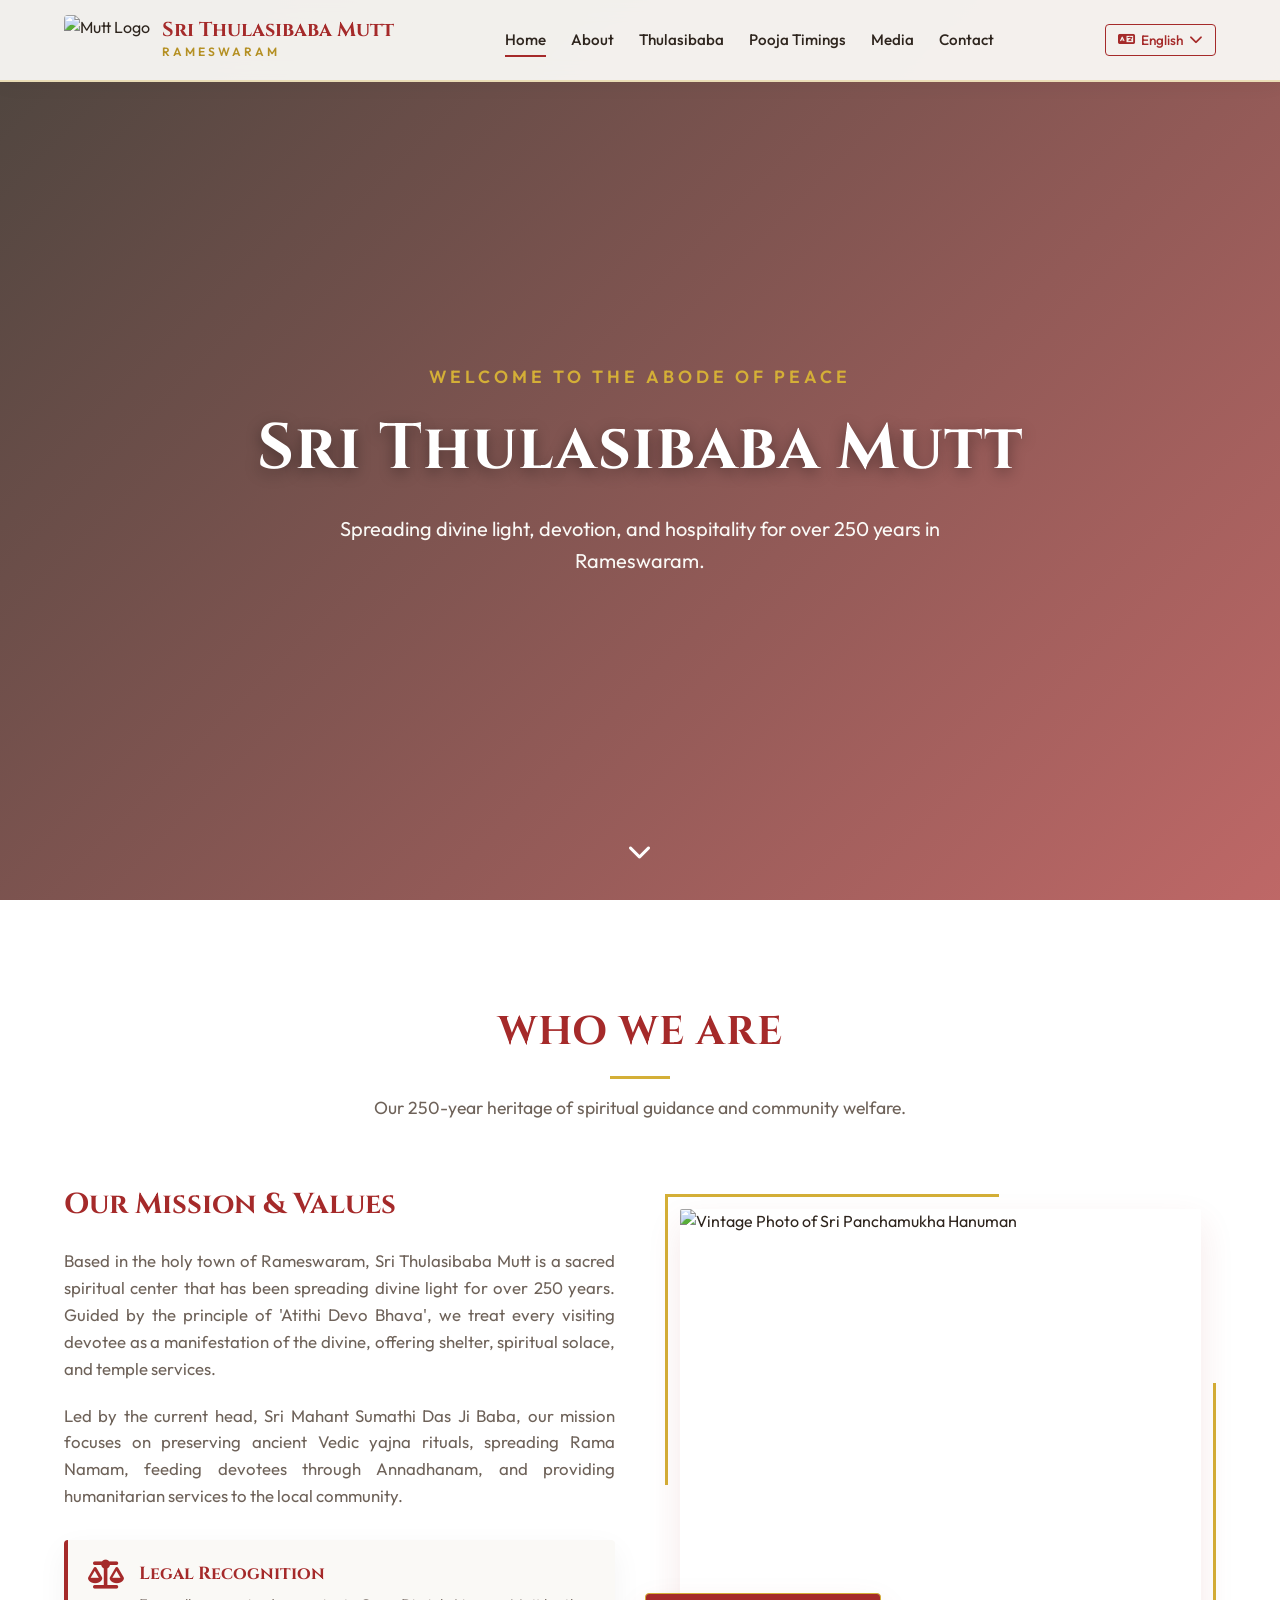
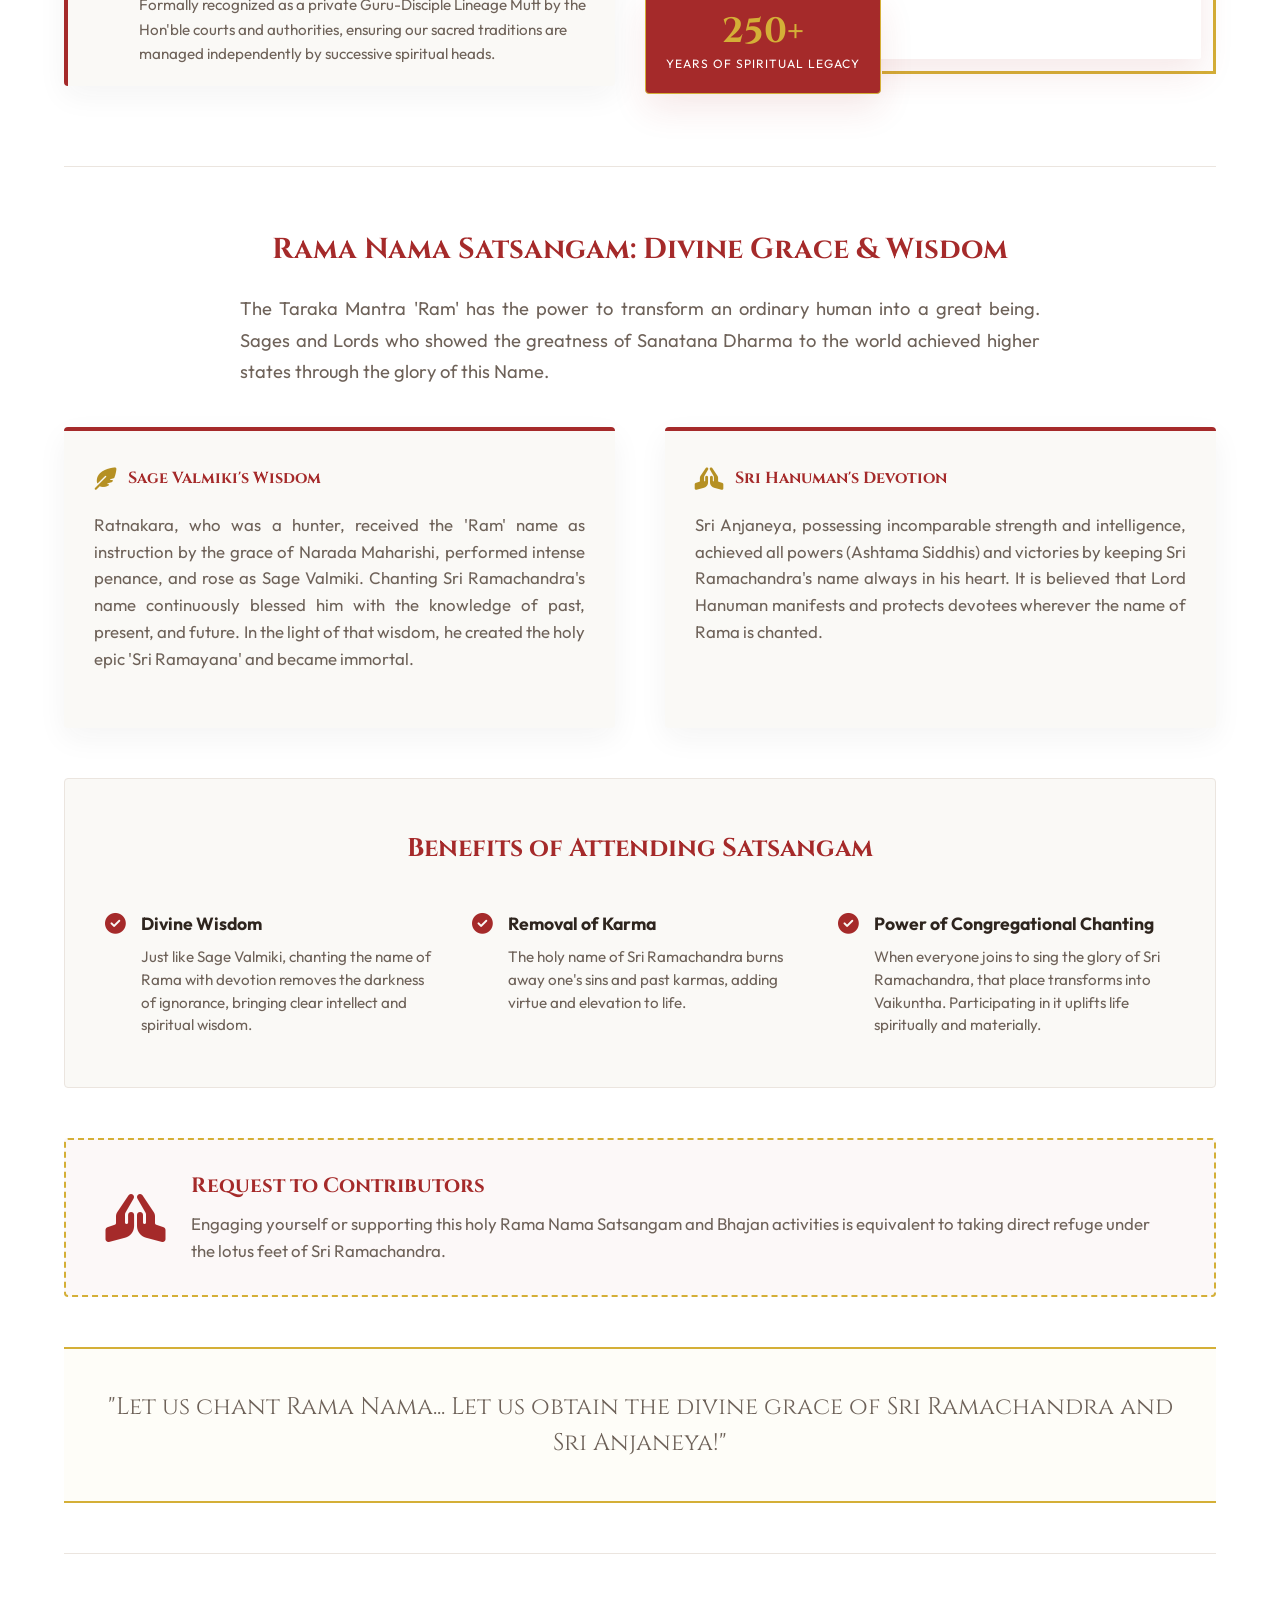
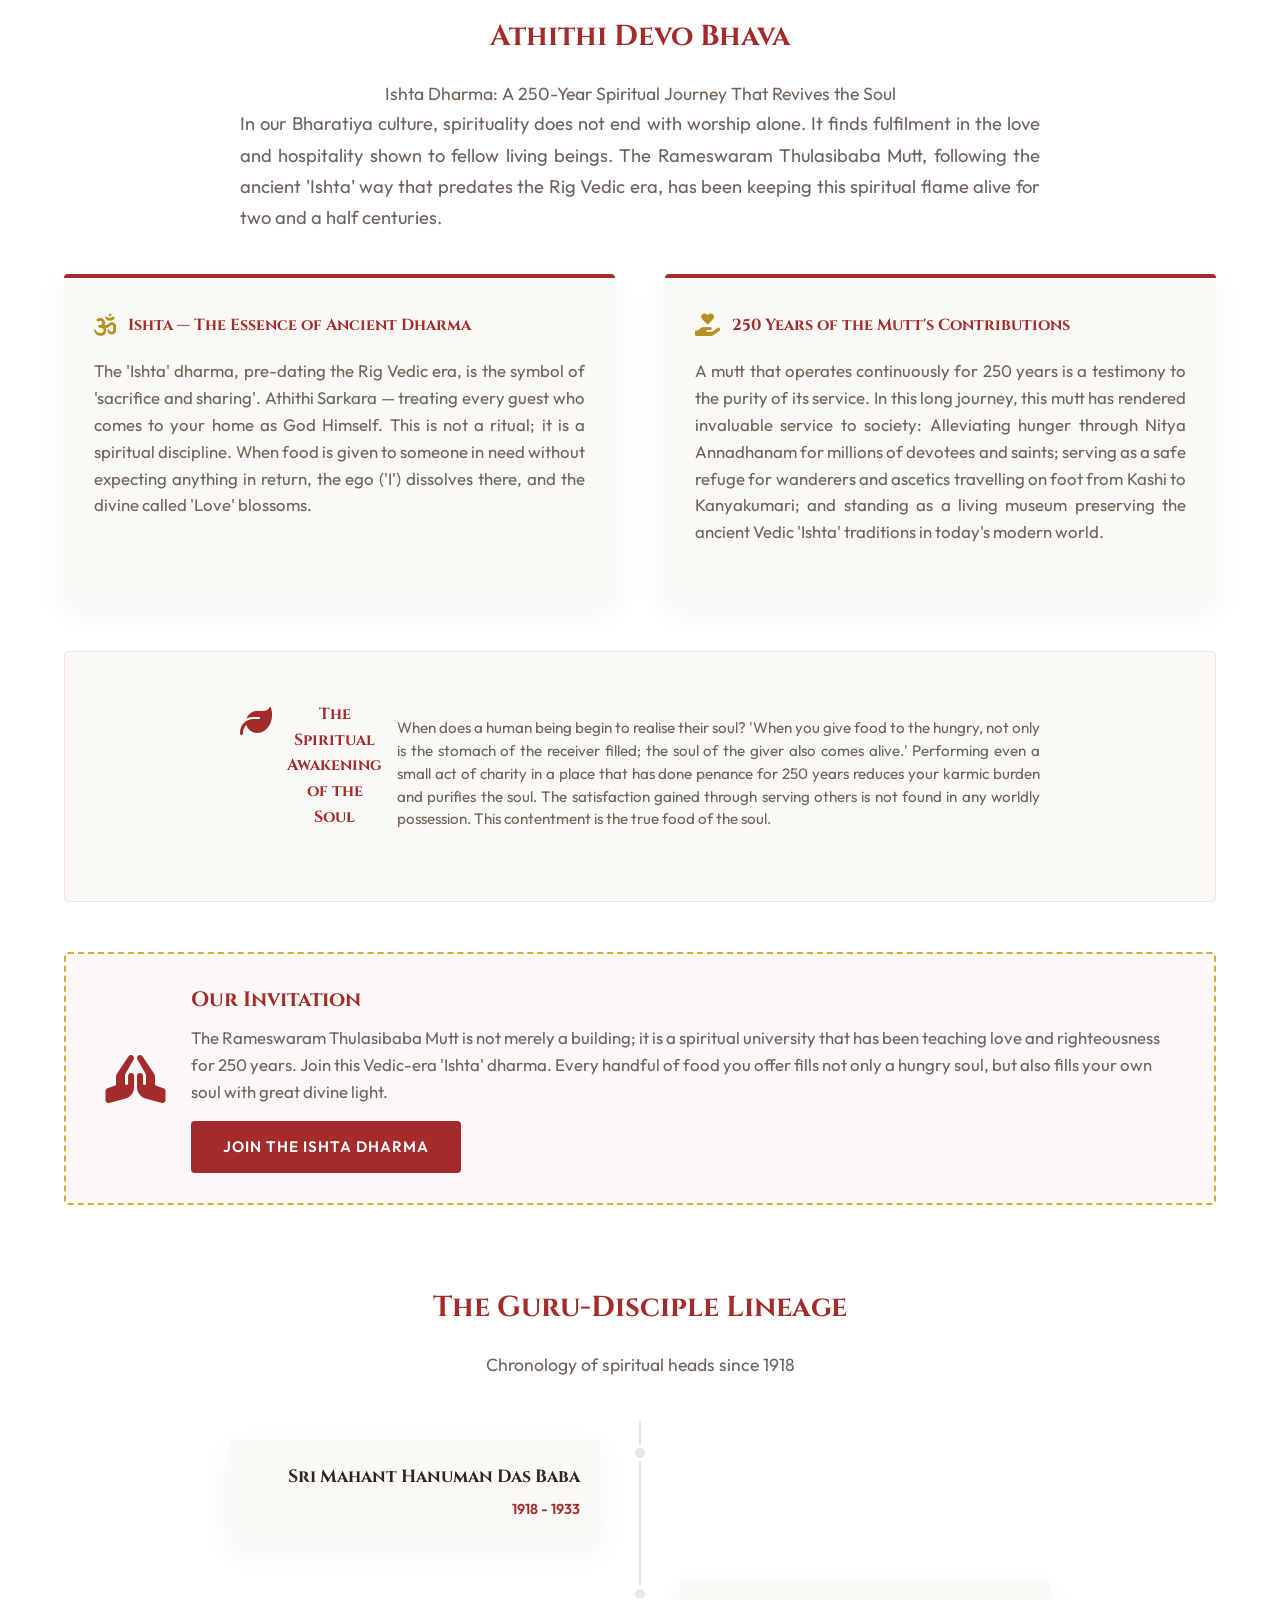
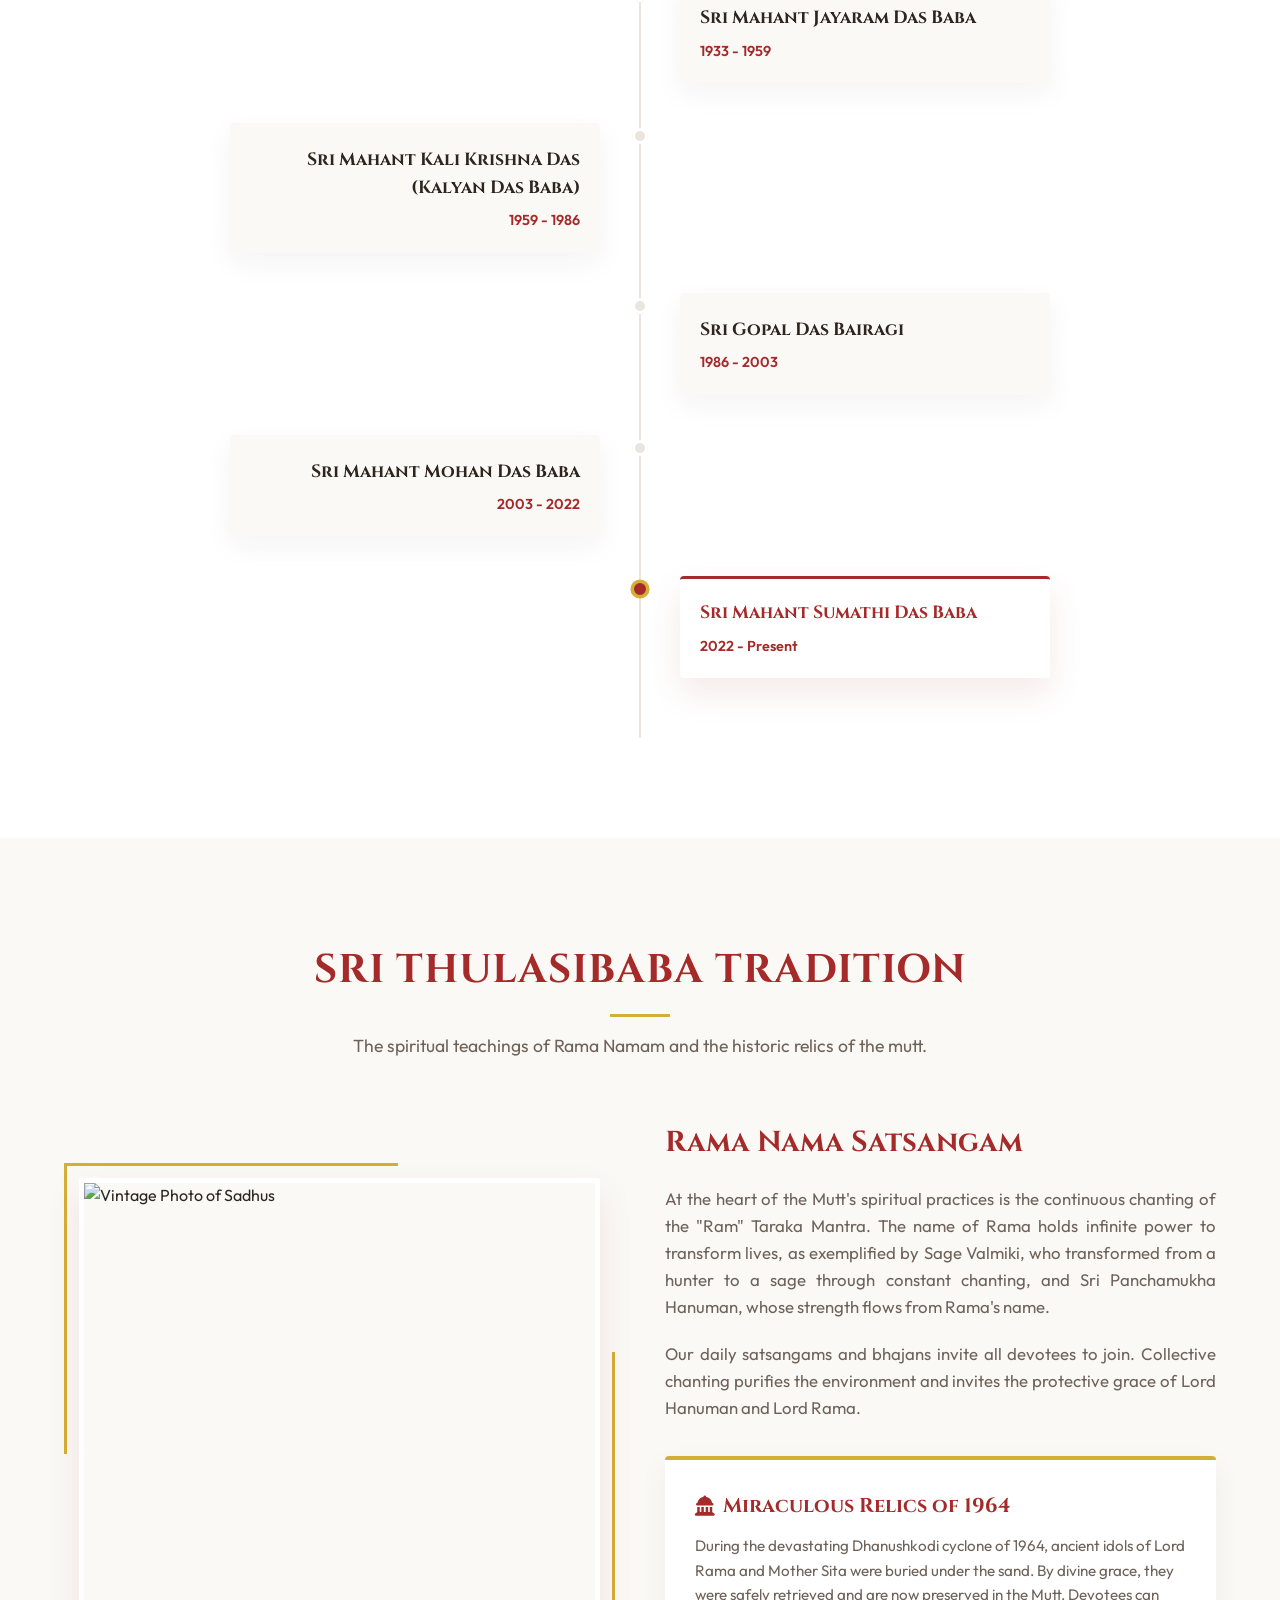
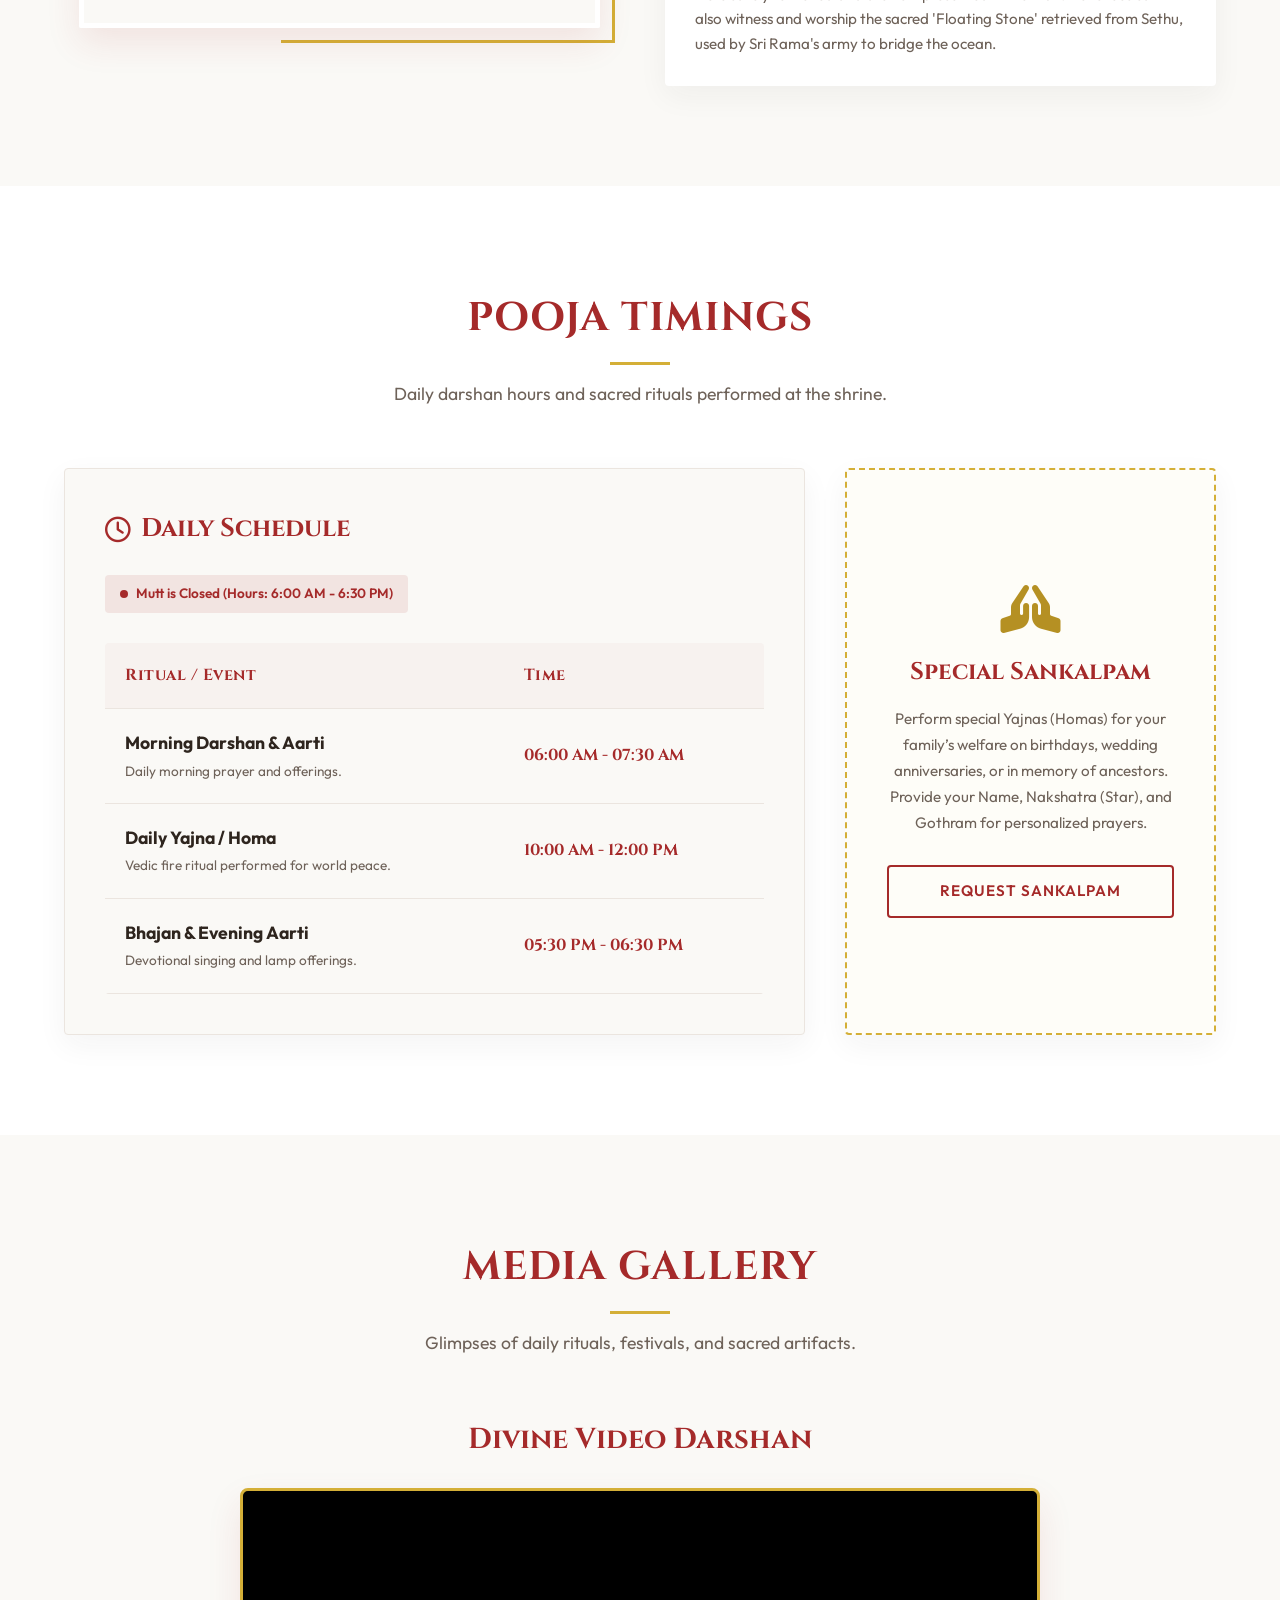
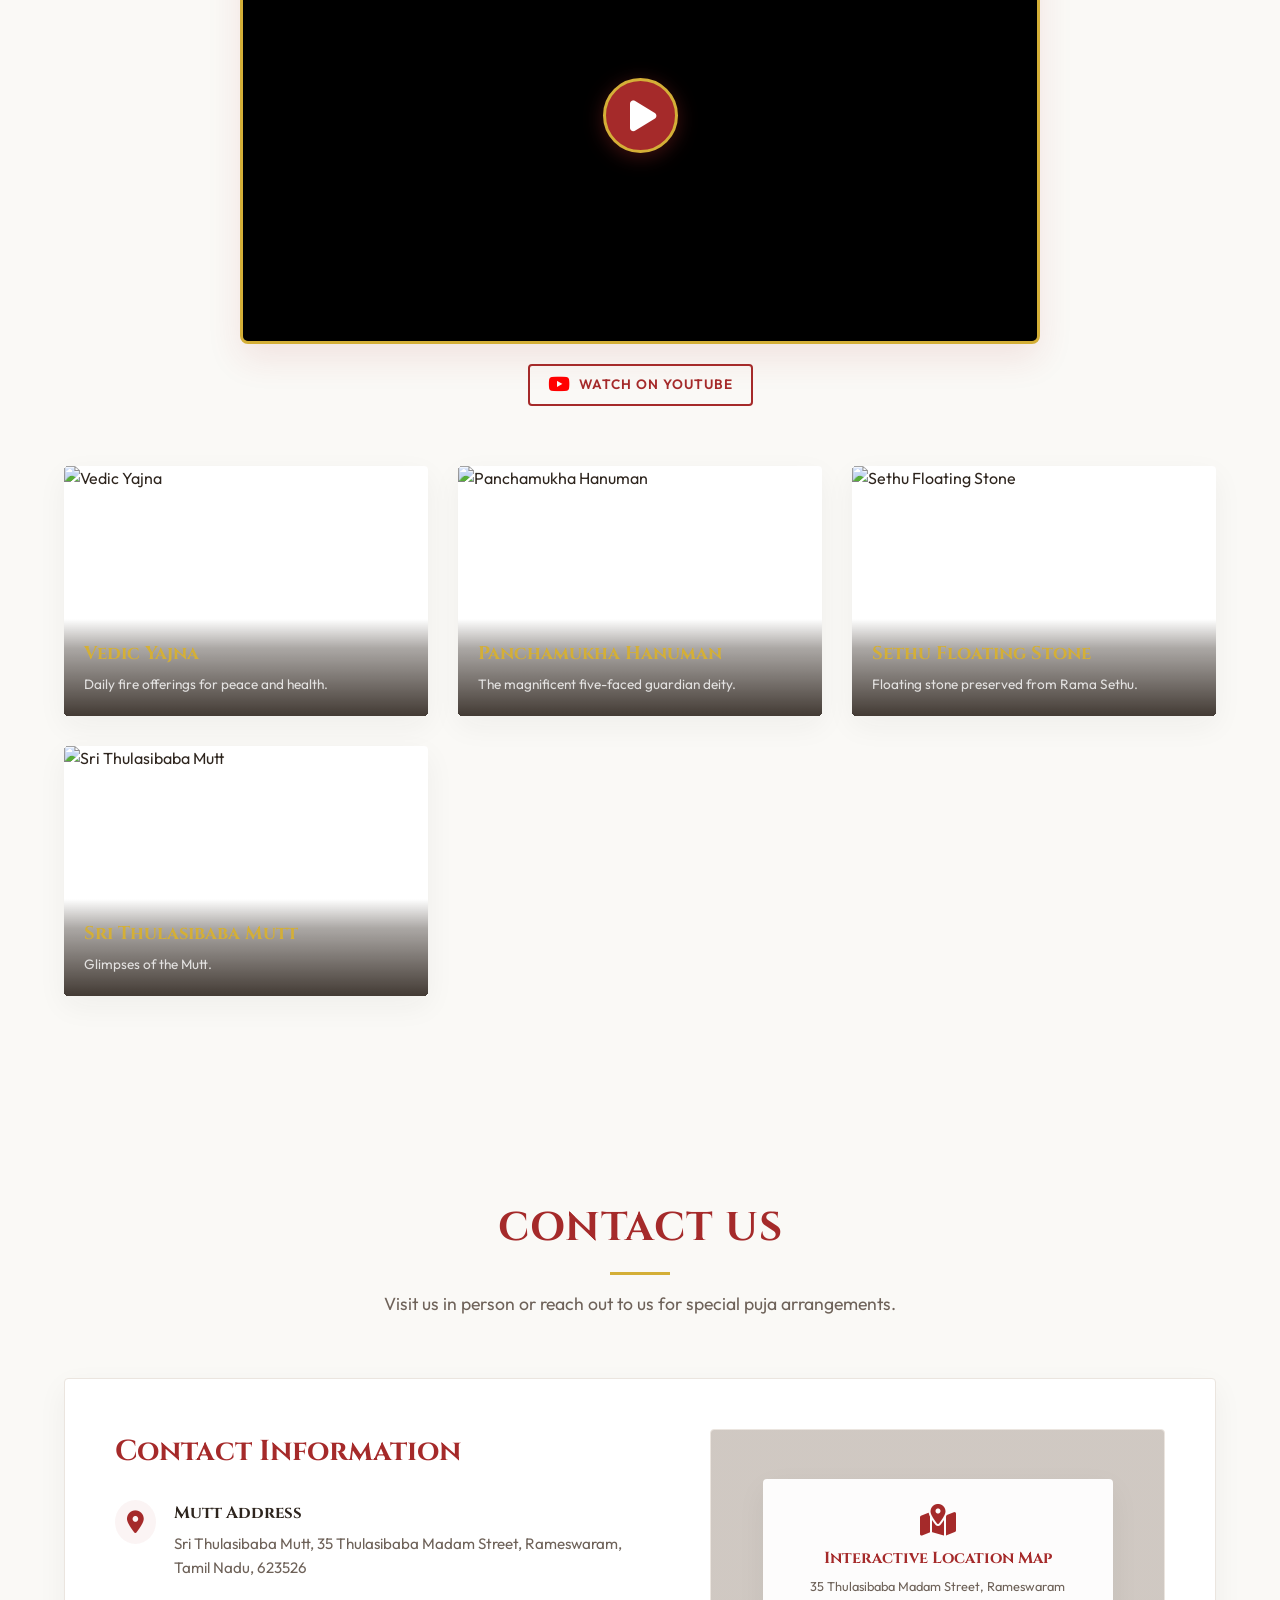
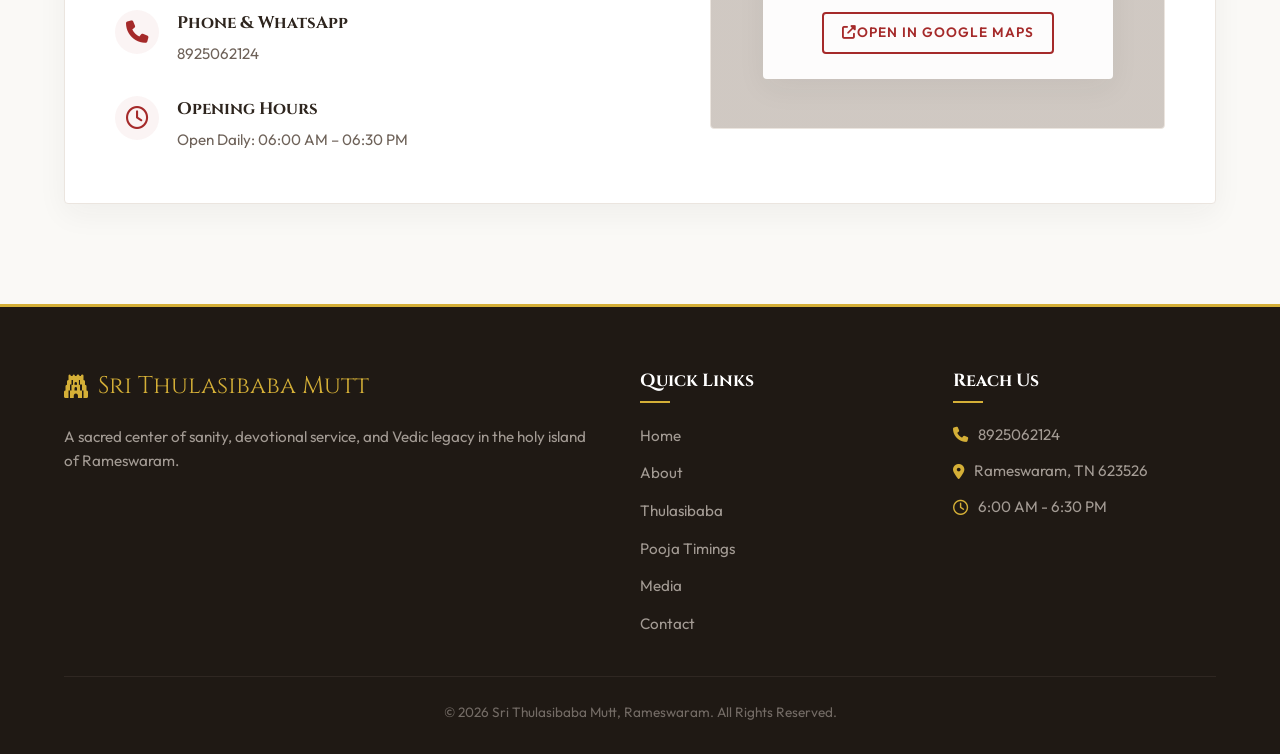
==== index.html @ 8d8c4139 "Add files via upload" ====
<!DOCTYPE html>
<html lang="en">
<head>
    <meta charset="UTF-8">
    <meta name="viewport" content="width=device-width, initial-scale=1.0">
    <meta name="description" content="Sri Thulasibaba Mutt Rameswaram - A sacred spiritual centre serving devotees for over 250 years. Experience the divine presence of Sri Panchamukha Hanuman, float stones, and daily yajnas.">
    <title>Sri Thulasibaba Mutt | Rameswaram</title>
    <link rel="icon" type="image/jpeg" href="images/logo.jpg">
    
    <!-- Google Fonts -->
    <link rel="preconnect" href="https://fonts.googleapis.com">
    <link rel="preconnect" href="https://fonts.gstatic.com" crossorigin>
    <link href="https://fonts.googleapis.com/css2?family=Cinzel:wght@400;600;700;900&family=Outfit:wght@300;400;500;600;700&display=swap" rel="stylesheet">
    
    <!-- FontAwesome for Icons -->
    <link rel="stylesheet" href="https://cdnjs.cloudflare.com/ajax/libs/font-awesome/6.4.0/css/all.min.css">
    
    <!-- Custom CSS -->
    <link rel="stylesheet" href="styles.css">
</head>
<body>

    <!-- Sticky Header -->
    <header class="main-header">
        <div class="header-container">
            <a href="#home" class="logo-area">
                <img src="images/logo.jpg" alt="Mutt Logo" class="logo-img">
                <div class="logo-text">
                    <span class="mutt-name" data-translate="nav_logo">Sri Thulasibaba Mutt</span>
                    <span class="mutt-loc" data-translate="nav_location">Rameswaram</span>
                </div>
            </a>

            <!-- Mobile Hamburger Menu Button -->
            <button class="mobile-nav-toggle" aria-label="Toggle navigation">
                <span class="hamburger"></span>
            </button>

            <!-- Navigation Links -->
            <nav class="nav-menu">
                <ul>
                    <li><a href="#home" class="nav-link active" data-translate="nav_home">Home</a></li>
                    <li><a href="#about" class="nav-link" data-translate="nav_about">About</a></li>
                    <li><a href="#thulasibaba" class="nav-link" data-translate="nav_thulasibaba">Thulasibaba</a></li>
                    <li><a href="#pooja-timings" class="nav-link" data-translate="nav_pooja">Pooja Timings</a></li>
                    <li><a href="#media" class="nav-link" data-translate="nav_media">Media</a></li>
                    <li><a href="#contact" class="nav-link" data-translate="nav_contact">Contact</a></li>
                </ul>
            </nav>

            <!-- Language Switcher -->
            <div class="lang-switcher">
                <button class="lang-selected-btn">
                    <i class="fa-solid fa-language"></i> <span id="current-lang-label">English</span> <i class="fa-solid fa-chevron-down"></i>
                </button>
                <ul class="lang-dropdown">
                    <li data-lang="en">English</li>
                    <li data-lang="ta">தமிழ் (Tamil)</li>
                    <li data-lang="hi">हिन्दी (Hindi)</li>
                    <li data-lang="te">తెలుగు (Telugu)</li>
                    <li data-lang="kn">ಕನ್ನಡ (Kannada)</li>
                    <li data-lang="ml">മലയാളம் (Malayalam)</li>
                </ul>
            </div>
        </div>
    </header>

    <!-- Main Content -->
    <main>

        <!-- Home / Hero Section -->
        <section id="home" class="hero-section">
            <div class="hero-bg-overlay"></div>
            <div class="hero-content">
                <span class="welcome-text fade-in" data-translate="hero_welcome">Welcome to the Abode of Peace</span>
                <h1 class="hero-title fade-in" data-translate="hero_title">Sri Thulasibaba Mutt</h1>
                <p class="hero-subtitle fade-in" data-translate="hero_subtitle">Spreading divine light, devotion, and hospitality for over 250 years in Rameswaram.</p>

            </div>
            <div class="scroll-down">
                <a href="#about"><i class="fa-solid fa-chevron-down"></i></a>
            </div>
        </section>

        <!-- About Section -->
        <section id="about" class="section-padding about-section">
            <div class="container">
                <div class="section-header">
                    <h2 class="section-title" data-translate="about_title">Who We Are</h2>
                    <p class="section-subtitle" data-translate="about_subtitle">Our 250-year heritage of spiritual guidance and community welfare.</p>
                </div>
                
                <div class="grid-2-col">
                    <div class="about-text-content">
                        <h3 class="subsection-title" data-translate="about_mission_title">Our Mission & Values</h3>
                        <p class="paragraph" data-translate="about_mission_text_1">Based in the holy town of Rameswaram, Sri Thulasibaba Mutt is a sacred spiritual center that has been spreading divine light for over 250 years. Guided by the principle of 'Atithi Devo Bhava', we treat every visiting devotee as a manifestation of the divine, offering shelter, spiritual solace, and temple services.</p>
                        <p class="paragraph" data-translate="about_mission_text_2">Led by the current head, Sri Mahant Sumathi Das Ji Baba, our mission focuses on preserving ancient Vedic yajna rituals, spreading Rama Namam, feeding devotees through Annadhanam, and providing humanitarian services to the local community.</p>
                        
                        <div class="legal-badge">
                            <i class="fa-solid fa-scale-balanced legal-icon"></i>
                            <div class="legal-text">
                                <h4 data-translate="about_legal_title">Legal Recognition</h4>
                                <p data-translate="about_legal_text">Formally recognized as a private Guru-Disciple Lineage Mutt by the Hon'ble courts and authorities, ensuring our sacred traditions are managed independently by successive spiritual heads.</p>
                            </div>
                        </div>
                    </div>
                    <div class="about-image-content">
                        <div class="image-wrapper">
                            <img src="images/about_legacy.jpg" alt="Vintage Photo of Sri Panchamukha Hanuman" class="about-img">
                            <div class="experience-card">
                                <span class="exp-years">250+</span>
                                <span class="exp-text" data-translate="about_years_text">Years of Spiritual Legacy</span>
                            </div>
                        </div>
                    </div>
                </div>

                <!-- Rama Nama Satsangam Section -->
                <div class="satsangam-container">
                    <h3 class="subsection-title text-center" data-translate="about_satsangam_title">Rama Nama Satsangam: Divine Grace & Wisdom</h3>
                    <p class="paragraph text-center intro-text" data-translate="about_satsangam_intro">The Taraka Mantra 'Ram' has the power to transform an ordinary human into a great being. Sages and Lords who showed the greatness of Sanatana Dharma to the world achieved higher states through the glory of this Name.</p>
                    
                    <div class="grid-2-col spacer">
                        <div class="satsangam-card">
                            <div class="card-header">
                                <i class="fa-solid fa-feather-pointed icon-accent"></i>
                                <h4 data-translate="about_valmiki_title">Sage Valmiki's Wisdom</h4>
                            </div>
                            <p class="paragraph" data-translate="about_valmiki_text">Ratnakara, who was a hunter, received the 'Ram' name as instruction by the grace of Narada Maharishi, performed intense penance, and rose as Sage Valmiki. Chanting Sri Ramachandra's name continuously blessed him with the knowledge of past, present, and future. In the light of that wisdom, he created the holy epic 'Sri Ramayana' and became immortal.</p>
                        </div>
                        <div class="satsangam-card">
                            <div class="card-header">
                                <i class="fa-solid fa-hands-praying icon-accent"></i>
                                <h4 data-translate="about_hanuman_title">Sri Hanuman's Devotion</h4>
                            </div>
                            <p class="paragraph" data-translate="about_hanuman_text">Sri Anjaneya, possessing incomparable strength and intelligence, achieved all powers (Ashtama Siddhis) and victories by keeping Sri Ramachandra's name always in his heart. It is believed that Lord Hanuman manifests and protects devotees wherever the name of Rama is chanted.</p>
                        </div>
                    </div>

                    <div class="benefits-block">
                        <h4 class="benefits-title text-center" data-translate="about_benefits_title">Benefits of Attending Satsangam</h4>
                        <div class="benefits-grid">
                            <div class="benefit-item">
                                <i class="fa-solid fa-circle-check"></i>
                                <div>
                                    <strong data-translate="about_benefit_wisdom_title">Divine Wisdom</strong>
                                    <p data-translate="about_benefit_wisdom_text">Just like Sage Valmiki, chanting the name of Rama with devotion removes the darkness of ignorance, bringing clear intellect and spiritual wisdom.</p>
                                </div>
                            </div>
                            <div class="benefit-item">
                                <i class="fa-solid fa-circle-check"></i>
                                <div>
                                    <strong data-translate="about_benefit_karma_title">Removal of Karma</strong>
                                    <p data-translate="about_benefit_karma_text">The holy name of Sri Ramachandra burns away one's sins and past karmas, adding virtue and elevation to life.</p>
                                </div>
                            </div>
                            <div class="benefit-item">
                                <i class="fa-solid fa-circle-check"></i>
                                <div>
                                    <strong data-translate="about_benefit_bhajan_title">Power of Congregational Chanting</strong>
                                    <p data-translate="about_benefit_bhajan_text">When everyone joins to sing the glory of Sri Ramachandra, that place transforms into Vaikuntha. Participating in it uplifts life spiritually and materially.</p>
                                </div>
                            </div>
                        </div>
                    </div>

                    <div class="request-card">
                        <i class="fa-solid fa-hands-praying request-icon"></i>
                        <div>
                            <h4 data-translate="about_request_title">Request to Contributors</h4>
                            <p data-translate="about_request_text">Engaging yourself or supporting this holy Rama Nama Satsangam and Bhajan activities is equivalent to taking direct refuge under the lotus feet of Sri Ramachandra.</p>
                        </div>
                    </div>

                    <div class="quote-callout">
                        <p data-translate="about_quote_text">"Let us chant Rama Nama... Let us obtain the divine grace of Sri Ramachandra and Sri Anjaneya!"</p>
                    </div>
                </div>

                <!-- Ishta Dharma Section -->
                <div class="satsangam-container" style="margin-top: 40px;">
                    <h3 class="subsection-title text-center" data-translate="ishta_section_title">Athithi Devo Bhava</h3>
                    <p class="section-subtitle text-center" data-translate="ishta_section_subtitle">Ishta Dharma: A 250-Year Spiritual Journey That Revives the Soul</p>
                    <p class="paragraph text-center intro-text" data-translate="ishta_intro">In our Bharatiya culture, spirituality does not end with worship alone. It finds fulfilment in the love and hospitality shown to fellow living beings. The Rameswaram Thulasibaba Mutt, following the ancient 'Ishta' way that predates the Rig Vedic era, has been keeping this spiritual flame alive for two and a half centuries.</p>
                    
                    <div class="grid-2-col spacer">
                        <div class="satsangam-card">
                            <div class="card-header">
                                <i class="fa-solid fa-om icon-accent"></i>
                                <h4 data-translate="ishta_pillar1_title">Ishta — The Essence of Ancient Dharma</h4>
                            </div>
                            <p class="paragraph" data-translate="ishta_pillar1_text">The 'Ishta' dharma, pre-dating the Rig Vedic era, is the symbol of 'sacrifice and sharing'. Athithi Sarkara — treating every guest who comes to your home as God Himself. This is not a ritual; it is a spiritual discipline. When food is given to someone in need without expecting anything in return, the ego ('I') dissolves there, and the divine called 'Love' blossoms.</p>
                        </div>
                        <div class="satsangam-card">
                            <div class="card-header">
                                <i class="fa-solid fa-hand-holding-heart icon-accent"></i>
                                <h4 data-translate="ishta_pillar2_title">250 Years of the Mutt's Contributions</h4>
                            </div>
                            <p class="paragraph" data-translate="ishta_pillar2_text">A mutt that operates continuously for 250 years is a testimony to the purity of its service. In this long journey, this mutt has rendered invaluable service to society: Alleviating hunger through Nitya Annadhanam for millions of devotees and saints; serving as a safe refuge for wanderers and ascetics travelling on foot from Kashi to Kanyakumari; and standing as a living museum preserving the ancient Vedic 'Ishta' traditions in today's modern world.</p>
                        </div>
                    </div>

                    <div class="benefits-block">
                        <div class="benefit-item" style="max-width: 800px; margin: 0 auto; text-align: center;">
                            <i class="fa-solid fa-leaf" style="font-size: 2rem; color: var(--primary); margin-bottom: 15px;"></i>
                            <h4 data-translate="ishta_pillar3_title">The Spiritual Awakening of the Soul</h4>
                            <p class="paragraph" data-translate="ishta_pillar3_text" style="margin-top: 15px;">When does a human being begin to realise their soul? 'When you give food to the hungry, not only is the stomach of the receiver filled; the soul of the giver also comes alive.' Performing even a small act of charity in a place that has done penance for 250 years reduces your karmic burden and purifies the soul. The satisfaction gained through serving others is not found in any worldly possession. This contentment is the true food of the soul.</p>
                        </div>
                    </div>

                    <div class="request-card">
                        <i class="fa-solid fa-hands-praying request-icon"></i>
                        <div>
                            <h4 data-translate="ishta_cta_title">Our Invitation</h4>
                            <p data-translate="ishta_cta_text">The Rameswaram Thulasibaba Mutt is not merely a building; it is a spiritual university that has been teaching love and righteousness for 250 years. Join this Vedic-era 'Ishta' dharma. Every handful of food you offer fills not only a hungry soul, but also fills your own soul with great divine light.</p>
                            <a href="#contact" class="btn btn-primary" style="margin-top: 15px; display: inline-block;" data-translate="ishta_cta_btn">Join the Ishta Dharma</a>
                        </div>
                    </div>
                </div>

                <!-- Lineage Timeline -->
                <div class="lineage-container">
                    <h3 class="subsection-title text-center" data-translate="about_lineage_title">The Guru-Disciple Lineage</h3>
                    <p class="section-subtitle text-center" data-translate="about_lineage_subtitle">Chronology of spiritual heads since 1918</p>
                    <div class="timeline">
                        <div class="timeline-item">
                            <div class="timeline-dot"></div>
                            <div class="timeline-content">
                                <h4 data-translate="lineage_1">Sri Mahant Hanuman Das Baba</h4>
                                <span class="timeline-date">1918 - 1933</span>
                            </div>
                        </div>
                        <div class="timeline-item">
                            <div class="timeline-dot"></div>
                            <div class="timeline-content">
                                <h4 data-translate="lineage_2">Sri Mahant Jayaram Das Baba</h4>
                                <span class="timeline-date">1933 - 1959</span>
                            </div>
                        </div>
                        <div class="timeline-item">
                            <div class="timeline-dot"></div>
                            <div class="timeline-content">
                                <h4 data-translate="lineage_3">Sri Mahant Kali Krishna Das (Kalyan Das Baba)</h4>
                                <span class="timeline-date">1959 - 1986</span>
                            </div>
                        </div>
                        <div class="timeline-item">
                            <div class="timeline-dot"></div>
                            <div class="timeline-content">
                                <h4 data-translate="lineage_4">Sri Gopal Das Bairagi</h4>
                                <span class="timeline-date">1986 - 2003</span>
                            </div>
                        </div>
                        <div class="timeline-item">
                            <div class="timeline-dot"></div>
                            <div class="timeline-content">
                                <h4 data-translate="lineage_5">Sri Mahant Mohan Das Baba</h4>
                                <span class="timeline-date">2003 - 2022</span>
                            </div>
                        </div>
                        <div class="timeline-item active">
                            <div class="timeline-dot"></div>
                            <div class="timeline-content">
                                <h4 data-translate="lineage_current_head">Sri Mahant Sumathi Das Baba</h4>
                                <span class="timeline-date" data-translate="lineage_current_date">2022 - Present</span>
                            </div>
                        </div>
                    </div>
                </div>
            </div>
        </section>

        <!-- Thulasibaba Section -->
        <section id="thulasibaba" class="section-padding bg-cream thulasibaba-section">
            <div class="container">
                <div class="section-header">
                    <h2 class="section-title" data-translate="thula_title">Sri Thulasibaba Tradition</h2>
                    <p class="section-subtitle" data-translate="thula_subtitle">The spiritual teachings of Rama Namam and the historic relics of the mutt.</p>
                </div>

                <div class="grid-2-col reverse-on-mobile">
                    <div class="about-image-content">
                        <div class="image-wrapper shadow-effect">
                            <img src="images/sadhus_restored.png" alt="Vintage Photo of Sadhus" class="about-img">
                        </div>
                    </div>
                    <div class="about-text-content">
                        <h3 class="subsection-title" data-translate="thula_teachings_title">Rama Nama Satsangam</h3>
                        <p class="paragraph" data-translate="thula_teachings_text_1">At the heart of the Mutt's spiritual practices is the continuous chanting of the "Ram" Taraka Mantra. The name of Rama holds infinite power to transform lives, as exemplified by Sage Valmiki, who transformed from a hunter to a sage through constant chanting, and Sri Panchamukha Hanuman, whose strength flows from Rama's name.</p>
                        <p class="paragraph" data-translate="thula_teachings_text_2">Our daily satsangams and bhajans invite all devotees to join. Collective chanting purifies the environment and invites the protective grace of Lord Hanuman and Lord Rama.</p>
                        
                        <div class="relic-highlight">
                            <h4 data-translate="thula_relics_title"><i class="fa-solid fa-landmark-dome"></i> Miraculous Relics of 1964</h4>
                            <p data-translate="thula_relics_text">During the devastating Dhanushkodi cyclone of 1964, ancient idols of Lord Rama and Mother Sita were buried under the sand. By divine grace, they were safely retrieved and are now preserved in the Mutt. Devotees can also witness and worship the sacred 'Floating Stone' retrieved from Sethu, used by Sri Rama's army to bridge the ocean.</p>
                        </div>
                    </div>
                </div>
            </div>
        </section>

        <!-- Pooja Timings Section -->
        <section id="pooja-timings" class="section-padding pooja-section">
            <div class="container">
                <div class="section-header">
                    <h2 class="section-title" data-translate="pooja_title">Pooja Timings</h2>
                    <p class="section-subtitle" data-translate="pooja_subtitle">Daily darshan hours and sacred rituals performed at the shrine.</p>
                </div>

                <div class="mutt-timings-grid">
                    <!-- Daily Darshan Table -->
                    <div class="timing-card main-timings">
                        <h3 class="card-inner-title"><i class="fa-regular fa-clock"></i> <span data-translate="pooja_daily_schedule">Daily Schedule</span></h3>
                        <div class="status-indicator live" id="live-indicator">
                            <span class="dot"></span> <span id="live-status-text" data-translate="pooja_live_open">Mutt is Open for Darshan</span>
                        </div>
                        <div class="table-responsive">
                            <table class="timing-table">
                                <thead>
                                    <tr>
                                        <th data-translate="pooja_header_ritual">Ritual / Event</th>
                                        <th data-translate="pooja_header_time">Time</th>
                                    </tr>
                                </thead>
                                <tbody>
                                    <tr>
                                        <td>
                                            <strong data-translate="pooja_morning_name">Morning Darshan & Aarti</strong>
                                            <span class="ritual-desc" data-translate="pooja_morning_desc">Daily morning prayer and offerings.</span>
                                        </td>
                                        <td class="time-highlight">06:00 AM - 07:30 AM</td>
                                    </tr>
                                    <tr>
                                        <td>
                                            <strong data-translate="pooja_yajna_name">Daily Yajna / Homa</strong>
                                            <span class="ritual-desc" data-translate="pooja_yajna_desc">Vedic fire ritual performed for world peace.</span>
                                        </td>
                                        <td class="time-highlight">10:00 AM - 12:00 PM</td>
                                    </tr>
                                    <tr>
                                        <td>
                                            <strong data-translate="pooja_evening_name">Bhajan & Evening Aarti</strong>
                                            <span class="ritual-desc" data-translate="pooja_evening_desc">Devotional singing and lamp offerings.</span>
                                        </td>
                                        <td class="time-highlight">05:30 PM - 06:30 PM</td>
                                    </tr>
                                </tbody>
                            </table>
                        </div>
                    </div>

                    <!-- Custom Sankalpam Info -->
                    <div class="timing-card secondary-info">
                        <div class="timing-info-block">
                            <i class="fa-solid fa-hands-praying icon-large"></i>
                            <h3 data-translate="pooja_sankalpam_title">Special Sankalpam</h3>
                            <p data-translate="pooja_sankalpam_text">Perform special Yajnas (Homas) for your family’s welfare on birthdays, wedding anniversaries, or in memory of ancestors. Provide your Name, Nakshatra (Star), and Gothram for personalized prayers.</p>
                            <a href="#contact" class="btn btn-secondary btn-full" data-translate="pooja_book_sankalpam">Request Sankalpam</a>
                        </div>
                    </div>
                </div>
            </div>
        </section>

        <!-- Media Gallery Section -->
        <section id="media" class="section-padding bg-cream media-section">
            <div class="container">
                <div class="section-header">
                    <h2 class="section-title" data-translate="media_title">Media Gallery</h2>
                    <p class="section-subtitle" data-translate="media_subtitle">Glimpses of daily rituals, festivals, and sacred artifacts.</p>
                </div>

                <!-- Video Devotional Section -->
                <div class="video-section-wrapper" style="max-width: 800px; margin: 0 auto 60px auto; text-align: center;">
                    <h3 class="subsection-title" style="margin-bottom: 25px; font-size: 1.8rem;" data-translate="video_section_title">Divine Video Darshan</h3>
                    <div class="video-responsive" id="video-container-inner">
                        <!-- Cover Image and Play Button -->
                        <div class="video-cover" style="background-image: linear-gradient(rgba(0,0,0,0.15), rgba(0,0,0,0.35)), url('https://img.youtube.com/vi/ivN0j1Nxzy8/hqdefault.jpg');" onclick="playMuttVideo()">
                            <div class="play-btn-circle">
                                <i class="fa-solid fa-play"></i>
                            </div>
                        </div>
                    </div>
                    <!-- Fallback Link/Button for YouTube app or local browser issues -->
                    <a href="https://youtu.be/ivN0j1Nxzy8" target="_blank" class="btn btn-secondary btn-sm" style="margin-top: 20px; display: inline-flex; align-items: center; gap: 8px;" data-translate="watch_on_youtube">
                        <i class="fa-brands fa-youtube" style="color: #FF0000; font-size: 1.2rem;"></i> Watch on YouTube
                    </a>
                </div>

                <!-- Gallery Grid -->
                <div class="gallery-grid">
                    <div class="gallery-item" data-category="rituals" data-gallery-id="yajna">
                        <div class="gallery-image-box">
                            <img src="images/yajna_vintage_2.jpg" alt="Vedic Yajna">
                            <div class="gallery-overlay">
                                <h4 data-translate="gallery_yajna_title">Vedic Yajna</h4>
                                <p data-translate="gallery_yajna_desc">Daily fire offerings for peace and health.</p>
                            </div>
                        </div>
                    </div>
                    <div class="gallery-item" data-category="deities" data-gallery-id="hanuman">
                        <div class="gallery-image-box">
                            <img src="images/hanuman_2.jpg" alt="Panchamukha Hanuman">
                            <div class="gallery-overlay">
                                <h4 data-translate="gallery_hanuman_title">Panchamukha Hanuman</h4>
                                <p data-translate="gallery_hanuman_desc">The magnificent five-faced guardian deity.</p>
                            </div>
                        </div>
                    </div>
                    <div class="gallery-item" data-category="relics" data-gallery-id="floating-stone">
                        <div class="gallery-image-box">
                            <img src="images/relic_vintage_3.jpg" alt="Sethu Floating Stone">
                            <div class="gallery-overlay">
                                <h4 data-translate="gallery_stone_title">Sethu Floating Stone</h4>
                                <p data-translate="gallery_stone_desc">Floating stone preserved from Rama Sethu.</p>
                            </div>
                        </div>
                    </div>
                    <div class="gallery-item" data-category="mutt" data-gallery-id="mutt">
                        <div class="gallery-image-box">
                            <img src="images/mutt_1.jpg" alt="Sri Thulasibaba Mutt">
                            <div class="gallery-overlay">
                                <h4 data-translate="gallery_mutt_title">Sri Thulasibaba Mutt</h4>
                                <p data-translate="gallery_mutt_desc">Glimpses of the Mutt.</p>
                            </div>
                        </div>
                    </div>
                </div>
            </div>
        </section>


        <!-- Contact Section -->
        <section id="contact" class="section-padding bg-cream contact-section">
            <div class="container">
                <div class="section-header">
                    <h2 class="section-title" data-translate="contact_title">Contact Us</h2>
                    <p class="section-subtitle" data-translate="contact_subtitle">Visit us in person or reach out to us for special puja arrangements.</p>
                </div>

                <div class="contact-info-wrapper">
                    <!-- Contact Info Side -->
                    <div class="contact-details-side">
                        <h3 class="subsection-title" data-translate="contact_info_title">Contact Information</h3>
                        <div class="contact-details">
                            <div class="info-item">
                                <i class="fa-solid fa-location-dot contact-icon"></i>
                                <div class="info-content">
                                    <h4 data-translate="contact_address_label">Mutt Address</h4>
                                    <p data-translate="contact_address_val">Sri Thulasibaba Mutt, 35 Thulasibaba Madam Street, Rameswaram, Tamil Nadu, 623526</p>
                                </div>
                            </div>
                            <div class="info-item">
                                <i class="fa-solid fa-phone contact-icon"></i>
                                <div class="info-content">
                                    <h4 data-translate="contact_phone_label">Phone & WhatsApp</h4>
                                    <p>8925062124</p>
                                </div>
                            </div>
                            <div class="info-item">
                                <i class="fa-regular fa-clock contact-icon"></i>
                                <div class="info-content">
                                    <h4 data-translate="contact_hours_label">Opening Hours</h4>
                                    <p data-translate="contact_hours_val">Open Daily: 06:00 AM – 06:30 PM</p>
                                </div>
                            </div>
                        </div>
                    </div>

                    <!-- Map Side -->
                    <div class="contact-map-side">
                        <!-- Mock Interactive Map -->
                        <div class="map-container">
                            <div class="map-overlay">
                                <i class="fa-solid fa-map-location-dot map-icon"></i>
                                <h4 data-translate="map_mock_title">Interactive Location Map</h4>
                                <p data-translate="map_mock_subtitle">35 Thulasibaba Madam Street, Rameswaram</p>
                                <a href="https://maps.google.com/?q=Thulasibaba+Mutt+Rameswaram" target="_blank" class="btn btn-secondary btn-sm"><i class="fa-solid fa-up-right-from-square"></i> <span data-translate="map_open_btn">Open in Google Maps</span></a>
                            </div>
                        </div>
                    </div>
                </div>
            </div>
        </section>

    </main>

    <!-- Footer -->
    <footer class="main-footer">
        <div class="container">
            <div class="footer-grid">
                <div class="footer-col about-col">
                    <div class="footer-logo">
                        <i class="fa-solid fa-gopuram"></i>
                        <span data-translate="footer_mutt_title">Sri Thulasibaba Mutt</span>
                    </div>
                    <p data-translate="footer_desc">A sacred center of sanity, devotional service, and Vedic legacy in the holy island of Rameswaram.</p>
                </div>
                <div class="footer-col links-col">
                    <h4 data-translate="footer_quick_links">Quick Links</h4>
                    <ul>
                        <li><a href="#home" data-translate="nav_home">Home</a></li>
                        <li><a href="#about" data-translate="nav_about">About</a></li>
                        <li><a href="#thulasibaba" data-translate="nav_thulasibaba">Thulasibaba</a></li>
                        <li><a href="#pooja-timings" data-translate="nav_pooja">Pooja Timings</a></li>
                        <li><a href="#media" data-translate="nav_media">Media</a></li>
                        <li><a href="#contact" data-translate="nav_contact">Contact</a></li>
                    </ul>
                </div>
                <div class="footer-col contact-col">
                    <h4 data-translate="footer_reach_us">Reach Us</h4>
                    <p><i class="fa-solid fa-phone"></i> 8925062124</p>
                    <p><i class="fa-solid fa-location-dot"></i> Rameswaram, TN 623526</p>
                    <p><i class="fa-regular fa-clock"></i> 6:00 AM - 6:30 PM</p>
                </div>
            </div>
            <div class="footer-bottom">
                <p>&copy; 2026 <span data-translate="footer_copyright">Sri Thulasibaba Mutt, Rameswaram. All Rights Reserved.</span></p>
            </div>
        </div>
    </footer>

    <!-- Lightbox Modal -->
    <div id="gallery-lightbox" class="lightbox-modal" aria-hidden="true" role="dialog">
        <span class="lightbox-close" aria-label="Close lightbox">&times;</span>
        <div class="lightbox-content">
            <div class="lightbox-slide-container">
                <img id="lightbox-img" src="" alt="">
            </div>
            <button class="lightbox-prev" aria-label="Previous image">&#10094;</button>
            <button class="lightbox-next" aria-label="Next image">&#10095;</button>
            <div class="lightbox-caption-container">
                <h4 id="lightbox-title"></h4>
                <p id="lightbox-desc"></p>
            </div>
            <div class="lightbox-counter">
                <span id="lightbox-current">1</span> / <span id="lightbox-total">1</span>
            </div>
        </div>
    </div>

    <!-- Custom JS -->
    <script src="script.js"></script>
</body>
</html>
---- styles.css ----
/* ==========================================================================
   Thulasibaba Mutt - Design System & Stylesheet
   Theme: Red Ocher (#A52A2A), Gold (#D4AF37), Warm Cream (#FAF9F6)
   ========================================================================== */

/* Design Tokens */
:root {
    --primary: #A52A2A;          /* Red Ocher */
    --primary-light: #C04040;    /* Lighter red ocher for hovers */
    --primary-dark: #7A1E1E;     /* Darker red ocher for shadows */
    --secondary: #D4AF37;        /* Devotional Gold */
    --secondary-dark: #B59023;   /* Deeper Gold */
    --bg-cream: #FAF9F6;         /* Sacred Warm Cream */
    --bg-white: #FFFFFF;         /* Card Background */
    --text-dark: #2E251E;        /* Warm Espresso/Charcoal */
    --text-muted: #6E6259;       /* Slate Grey Brown */
    --text-light: #FFFFFF;       /* Pure White */
    --border-color: #EBE5DF;     /* Soft border for dividers */
    --shadow-soft: 0 10px 30px rgba(46, 37, 30, 0.05);
    --shadow-medium: 0 15px 35px rgba(165, 42, 42, 0.1);
    --transition: all 0.3s cubic-bezier(0.25, 0.8, 0.25, 1);
    --font-header: 'Cinzel', serif;
    --font-body: 'Outfit', sans-serif;
}

/* Base Styles */
* {
    margin: 0;
    padding: 0;
    box-sizing: border-box;
}

html {
    scroll-behavior: smooth;
    scroll-padding-top: 80px; /* Offset for fixed header */
    font-size: 16px;
    color: var(--text-dark);
    font-family: var(--font-body);
}

body {
    background-color: var(--bg-cream);
    line-height: 1.6;
    overflow-x: hidden;
}

/* Typography */
h1, h2, h3, h4 {
    font-family: var(--font-header);
    color: var(--primary);
    font-weight: 700;
}

p {
    color: var(--text-muted);
    font-weight: 400;
}

a {
    text-decoration: none;
    color: inherit;
    transition: var(--transition);
}

ul {
    list-style: none;
}

img {
    max-width: 100%;
    height: auto;
    display: block;
}

/* Utility Layout Classes */
.container {
    width: 90%;
    max-width: 1200px;
    margin: 0 auto;
}

.section-padding {
    padding: 100px 0;
}

.bg-cream {
    background-color: var(--bg-cream);
}

.bg-white {
    background-color: var(--bg-white);
}

.text-center {
    text-align: center;
}

.text-white {
    color: var(--text-light);
}

.text-cream {
    color: #EBE5DF;
}

.grid-2-col {
    display: grid;
    grid-template-columns: 1fr 1fr;
    gap: 50px;
    align-items: center;
}

.section-header {
    text-align: center;
    max-width: 700px;
    margin: 0 auto 60px auto;
}

.section-title {
    font-size: 2.5rem;
    position: relative;
    padding-bottom: 15px;
    margin-bottom: 15px;
    text-transform: uppercase;
    letter-spacing: 1px;
}

.section-title::after {
    content: '';
    position: absolute;
    bottom: 0;
    left: 50%;
    transform: translateX(-50%);
    width: 60px;
    height: 3px;
    background-color: var(--secondary);
}

.section-subtitle {
    font-size: 1.1rem;
    color: var(--text-muted);
}

.subsection-title {
    font-size: 1.8rem;
    margin-bottom: 20px;
    position: relative;
}

.paragraph {
    margin-bottom: 20px;
    font-size: 1.05rem;
    text-align: justify;
}

/* Button System */
.btn {
    display: inline-flex;
    align-items: center;
    justify-content: center;
    padding: 12px 30px;
    font-size: 0.95rem;
    font-weight: 600;
    text-transform: uppercase;
    letter-spacing: 1px;
    border-radius: 4px;
    cursor: pointer;
    transition: var(--transition);
    border: 2px solid transparent;
}

.btn-primary {
    background-color: var(--primary);
    color: var(--text-light);
}

.btn-primary:hover {
    background-color: var(--primary-light);
    transform: translateY(-2px);
    box-shadow: 0 5px 15px rgba(165, 42, 42, 0.3);
}

.btn-secondary {
    background-color: transparent;
    color: var(--primary);
    border-color: var(--primary);
}

.btn-secondary:hover {
    background-color: var(--primary);
    color: var(--text-light);
    transform: translateY(-2px);
    box-shadow: 0 5px 15px rgba(165, 42, 42, 0.1);
}

.btn-full {
    width: 100%;
}

.btn-sm {
    padding: 8px 18px;
    font-size: 0.85rem;
}

/* Sticky Header & Nav */
.main-header {
    position: fixed;
    top: 0;
    left: 0;
    width: 100%;
    background-color: rgba(250, 249, 246, 0.95);
    box-shadow: 0 2px 20px rgba(46, 37, 30, 0.05);
    z-index: 1000;
    backdrop-filter: blur(10px);
    border-bottom: 2px solid rgba(212, 175, 55, 0.3);
}

.header-container {
    width: 90%;
    max-width: 1200px;
    margin: 0 auto;
    display: flex;
    justify-content: space-between;
    align-items: center;
    height: 80px;
}

.logo-area {
    display: flex;
    align-items: center;
    gap: 12px;
}

.logo-img {
    height: 50px;
    width: auto;
    object-fit: contain;
    border-radius: 4px;
}

.logo-text {
    display: flex;
    flex-direction: column;
}

.mutt-name {
    font-family: var(--font-header);
    font-size: 1.25rem;
    font-weight: 700;
    color: var(--primary);
    line-height: 1.2;
}

.mutt-loc {
    font-size: 0.75rem;
    letter-spacing: 3px;
    text-transform: uppercase;
    color: var(--secondary-dark);
    font-weight: 600;
}

.nav-menu ul {
    display: flex;
    align-items: center;
    gap: 25px;
}

.nav-link {
    font-size: 0.95rem;
    font-weight: 500;
    color: var(--text-dark);
    position: relative;
    padding: 8px 0;
}

.nav-link::after {
    content: '';
    position: absolute;
    bottom: 0;
    left: 0;
    width: 0;
    height: 2px;
    background-color: var(--primary);
    transition: var(--transition);
}

.nav-link:hover::after,
.nav-link.active::after {
    width: 100%;
}

.btn-donate.nav-link {
    background-color: var(--primary);
    color: var(--text-light);
    padding: 10px 20px;
    border-radius: 4px;
    font-weight: 600;
}

.btn-donate.nav-link::after {
    display: none;
}

.btn-donate.nav-link:hover {
    background-color: var(--primary-light);
    color: var(--text-light);
    transform: translateY(-1px);
}

/* Language Switcher */
.lang-switcher {
    position: relative;
}

.lang-selected-btn {
    background-color: transparent;
    border: 1px solid var(--primary);
    color: var(--primary);
    padding: 6px 12px;
    border-radius: 4px;
    font-family: var(--font-body);
    font-size: 0.85rem;
    font-weight: 500;
    cursor: pointer;
    display: flex;
    align-items: center;
    gap: 6px;
    transition: var(--transition);
}

.lang-selected-btn:hover,
.lang-switcher.open .lang-selected-btn {
    background-color: var(--primary);
    color: var(--text-light);
}

.lang-switcher.open .lang-selected-btn .fa-chevron-down {
    transform: rotate(180deg);
    transition: transform 0.2s ease;
}

.lang-selected-btn .fa-chevron-down {
    transition: transform 0.2s ease;
}

.lang-dropdown {
    position: absolute;
    top: 100%;
    right: 0;
    margin-top: 8px;
    background-color: var(--bg-white);
    border: 1px solid var(--border-color);
    border-radius: 4px;
    box-shadow: var(--shadow-soft);
    width: 150px;
    opacity: 0;
    visibility: hidden;
    transform: translateY(10px);
    transition: var(--transition);
    z-index: 1010;
}

.lang-switcher.open .lang-dropdown,
.lang-switcher:focus-within .lang-dropdown {
    opacity: 1;
    visibility: visible;
    transform: translateY(0);
}

.lang-dropdown li {
    padding: 10px 15px;
    font-size: 0.85rem;
    cursor: pointer;
    transition: var(--transition);
}

.lang-dropdown li:hover,
.lang-dropdown li.active {
    background-color: var(--bg-cream);
    color: var(--primary);
    font-weight: 600;
}

/* Mobile Nav Toggle */
.mobile-nav-toggle {
    display: none;
    background: transparent;
    border: none;
    cursor: pointer;
    padding: 10px;
    z-index: 1100;
}

.hamburger {
    display: block;
    position: relative;
    width: 24px;
    height: 2px;
    background-color: var(--primary);
    transition: var(--transition);
}

.hamburger::before,
.hamburger::after {
    content: '';
    position: absolute;
    left: 0;
    width: 100%;
    height: 2px;
    background-color: var(--primary);
    transition: var(--transition);
}

.hamburger::before { top: -8px; }
.hamburger::after { bottom: -8px; }

.mobile-nav-toggle.open .hamburger {
    background-color: transparent;
}

.mobile-nav-toggle.open .hamburger::before {
    transform: rotate(45deg);
    top: 0;
}

.mobile-nav-toggle.open .hamburger::after {
    transform: rotate(-45deg);
    bottom: 0;
}

/* Hero Section */
.hero-section {
    position: relative;
    height: 100vh;
    min-height: 600px;
    background-image: url('images/temple_hero_new2.jpg');
    background-size: cover;
    background-position: center;
    background-attachment: fixed; /* Overridden to scroll on mobile */
    display: flex;
    justify-content: center;
    align-items: center;
    text-align: center;
    padding: 80px 20px 0; /* account for fixed header */
}

.hero-bg-overlay {
    position: absolute;
    top: 0;
    left: 0;
    width: 100%;
    height: 100%;
    background: linear-gradient(135deg, rgba(46, 37, 30, 0.85) 0%, rgba(165, 42, 42, 0.7) 100%);
    z-index: 1;
}

.hero-content {
    position: relative;
    z-index: 2;
    color: var(--text-light);
    max-width: 850px;
}

.welcome-text {
    font-size: 1.1rem;
    text-transform: uppercase;
    letter-spacing: 4px;
    color: var(--secondary);
    display: block;
    margin-bottom: 20px;
    font-weight: 600;
}

.hero-title {
    font-size: 4rem;
    color: var(--text-light);
    line-height: 1.2;
    margin-bottom: 25px;
    text-shadow: 0 4px 15px rgba(0, 0, 0, 0.4);
    letter-spacing: 1px;
}

.hero-subtitle {
    font-size: 1.25rem;
    color: #FAF9F6;
    margin-bottom: 40px;
    line-height: 1.6;
    max-width: 700px;
    margin-left: auto;
    margin-right: auto;
}

.hero-actions {
    display: flex;
    gap: 20px;
    justify-content: center;
}

.hero-actions .btn-secondary {
    color: var(--text-light);
    border-color: var(--text-light);
}

.hero-actions .btn-secondary:hover {
    background-color: var(--text-light);
    color: var(--primary);
}

.scroll-down {
    position: absolute;
    bottom: 30px;
    left: 50%;
    transform: translateX(-50%);
    z-index: 2;
    color: var(--text-light);
    font-size: 1.5rem;
    animation: bounce 2s infinite;
}

@keyframes bounce {
    0%, 20%, 50%, 80%, 100% { transform: translateY(0) translateX(-50%); }
    40% { transform: translateY(-10px) translateX(-50%); }
    60% { transform: translateY(-5px) translateX(-50%); }
}

/* About & Image Section Styling */
.about-section {
    background-color: var(--bg-white);
}

.image-wrapper {
    position: relative;
    padding: 15px;
}

.image-wrapper::before {
    content: '';
    position: absolute;
    top: 0;
    left: 0;
    width: 60%;
    height: 60%;
    border-top: 3px solid var(--secondary);
    border-left: 3px solid var(--secondary);
    z-index: 1;
}

.image-wrapper::after {
    content: '';
    position: absolute;
    bottom: 0;
    right: 0;
    width: 60%;
    height: 60%;
    border-bottom: 3px solid var(--secondary);
    border-right: 3px solid var(--secondary);
    z-index: 1;
}

.about-img {
    border-radius: 2px;
    box-shadow: var(--shadow-medium);
    width: 100%;
    object-fit: cover;
    height: 450px;
    position: relative;
    z-index: 2;
}

.experience-card {
    position: absolute;
    bottom: -20px;
    left: -20px;
    background-color: var(--primary);
    color: var(--text-light);
    padding: 20px;
    border-radius: 4px;
    box-shadow: var(--shadow-medium);
    display: flex;
    flex-direction: column;
    align-items: center;
    z-index: 3;
    border: 1px solid var(--secondary);
}

.exp-years {
    font-family: var(--font-header);
    font-size: 2.2rem;
    font-weight: 700;
    color: var(--secondary);
    line-height: 1;
}

.exp-text {
    font-size: 0.75rem;
    text-transform: uppercase;
    letter-spacing: 1px;
    text-align: center;
    margin-top: 5px;
}

.legal-badge {
    background-color: var(--bg-cream);
    padding: 20px;
    border-radius: 4px;
    border-left: 4px solid var(--primary);
    display: flex;
    gap: 15px;
    margin-top: 30px;
    box-shadow: var(--shadow-soft);
}

.legal-icon {
    font-size: 1.8rem;
    color: var(--primary);
}

.legal-text h4 {
    font-size: 1.1rem;
    margin-bottom: 5px;
}

.legal-text p {
    font-size: 0.95rem;
}

/* Timeline System */
.lineage-container {
    margin-top: 80px;
}

.timeline {
    position: relative;
    max-width: 900px;
    margin: 40px auto 0 auto;
    padding: 20px 0;
}

.timeline::before {
    content: '';
    position: absolute;
    top: 0;
    bottom: 0;
    left: 50%;
    transform: translateX(-50%);
    width: 2px;
    background-color: var(--border-color);
}

.timeline-item {
    position: relative;
    margin-bottom: 40px;
    width: 50%;
    padding: 0 40px;
}

.timeline-item:nth-child(odd) {
    left: 0;
    text-align: right;
}

.timeline-item:nth-child(even) {
    left: 50%;
    text-align: left;
}

.timeline-dot {
    position: absolute;
    top: 5px;
    width: 16px;
    height: 16px;
    border-radius: 50%;
    background-color: var(--border-color);
    border: 3px solid var(--bg-white);
    z-index: 2;
    transition: var(--transition);
}

.timeline-item:nth-child(odd) .timeline-dot {
    right: -8px;
}

.timeline-item:nth-child(even) .timeline-dot {
    left: -8px;
}

.timeline-content {
    background-color: var(--bg-cream);
    padding: 20px;
    border-radius: 4px;
    box-shadow: var(--shadow-soft);
    border-top: 3px solid transparent;
    transition: var(--transition);
}

.timeline-content h4 {
    font-size: 1.1rem;
    margin-bottom: 5px;
    color: var(--text-dark);
}

.timeline-date {
    font-size: 0.9rem;
    font-weight: 600;
    color: var(--primary);
}

.timeline-item.active .timeline-dot {
    background-color: var(--primary);
    border-color: var(--secondary);
    transform: scale(1.2);
}

.timeline-item.active .timeline-content {
    background-color: var(--bg-white);
    border-top-color: var(--primary);
    box-shadow: var(--shadow-medium);
}

.timeline-item.active .timeline-content h4 {
    color: var(--primary);
}

/* Thulasibaba Section Specifics */
.thulasibaba-section {
    background-color: var(--bg-cream);
}

.shadow-effect img {
    box-shadow: var(--shadow-medium);
    border: 5px solid var(--bg-white);
}

.relic-highlight {
    background-color: var(--bg-white);
    padding: 30px;
    border-radius: 4px;
    box-shadow: var(--shadow-soft);
    margin-top: 35px;
    border-top: 4px solid var(--secondary);
}

.relic-highlight h4 {
    font-size: 1.25rem;
    margin-bottom: 12px;
    color: var(--primary);
    display: flex;
    align-items: center;
    gap: 8px;
}

.relic-highlight p {
    font-size: 0.95rem;
    line-height: 1.6;
}

/* Pooja Timings Section */
.pooja-section {
    background-color: var(--bg-white);
}

.mutt-timings-grid {
    display: grid;
    grid-template-columns: 2fr 1fr;
    gap: 40px;
    align-items: stretch;
}

.timing-card {
    background-color: var(--bg-cream);
    padding: 40px;
    border-radius: 4px;
    box-shadow: var(--shadow-soft);
    border: 1px solid var(--border-color);
    display: flex;
    flex-direction: column;
}

.card-inner-title {
    font-size: 1.6rem;
    margin-bottom: 25px;
    display: flex;
    align-items: center;
    gap: 10px;
    color: var(--primary);
}

.status-indicator {
    padding: 8px 15px;
    border-radius: 4px;
    font-size: 0.85rem;
    font-weight: 600;
    margin-bottom: 30px;
    display: inline-flex;
    align-items: center;
    gap: 8px;
    align-self: flex-start;
}

.status-indicator.live {
    background-color: rgba(46, 117, 89, 0.1);
    color: #2E7559;
}

.status-indicator .dot {
    width: 8px;
    height: 8px;
    border-radius: 50%;
    background-color: #2E7559;
    display: inline-block;
    animation: pulse 1.5s infinite;
}

@keyframes pulse {
    0% { transform: scale(0.95); opacity: 0.8; }
    50% { transform: scale(1.2); opacity: 1; }
    100% { transform: scale(0.95); opacity: 0.8; }
}

.timing-table {
    width: 100%;
    border-collapse: collapse;
}

.timing-table th, 
.timing-table td {
    padding: 20px;
    text-align: left;
    border-bottom: 1px solid var(--border-color);
}

.timing-table th {
    font-family: var(--font-header);
    color: var(--primary);
    font-weight: 700;
    font-size: 1rem;
    letter-spacing: 0.5px;
    background-color: rgba(165, 42, 42, 0.03);
}

.timing-table td strong {
    display: block;
    font-size: 1.1rem;
    color: var(--text-dark);
}

.timing-table td .ritual-desc {
    font-size: 0.85rem;
    color: var(--text-muted);
}

.time-highlight {
    font-family: var(--font-header);
    color: var(--primary);
    font-weight: 700;
    white-space: nowrap;
    text-align: right;
}

.secondary-info {
    justify-content: center;
    text-align: center;
    border: 2px dashed var(--secondary);
    background-color: rgba(212, 175, 55, 0.03);
}

.icon-large {
    font-size: 3rem;
    color: var(--secondary-dark);
    margin-bottom: 20px;
}

.timing-info-block h3 {
    font-size: 1.5rem;
    margin-bottom: 15px;
}

.timing-info-block p {
    font-size: 0.95rem;
    margin-bottom: 30px;
    line-height: 1.7;
}

/* Media Gallery Section */
.gallery-filters {
    display: flex;
    justify-content: center;
    gap: 15px;
    margin-bottom: 50px;
    flex-wrap: wrap;
}

.filter-btn {
    background-color: var(--bg-white);
    border: 1px solid var(--border-color);
    padding: 10px 20px;
    border-radius: 30px;
    font-family: var(--font-body);
    font-size: 0.9rem;
    font-weight: 600;
    cursor: pointer;
    transition: var(--transition);
}

.filter-btn:hover,
.filter-btn.active {
    background-color: var(--primary);
    color: var(--text-light);
    border-color: var(--primary);
}

.gallery-grid {
    display: grid;
    grid-template-columns: repeat(auto-fill, minmax(280px, 1fr));
    gap: 30px;
}

.gallery-item {
    border-radius: 4px;
    overflow: hidden;
    box-shadow: var(--shadow-soft);
    background-color: var(--bg-white);
    transition: var(--transition);
}

.gallery-item:hover {
    transform: translateY(-5px);
    box-shadow: var(--shadow-medium);
}

.gallery-image-box {
    position: relative;
    overflow: hidden;
    height: 250px;
}

.gallery-image-box img {
    width: 100%;
    height: 100%;
    object-fit: cover;
    transition: var(--transition);
}

.gallery-item:hover img {
    transform: scale(1.08);
}

.gallery-overlay {
    position: absolute;
    bottom: 0;
    left: 0;
    width: 100%;
    background: linear-gradient(to top, rgba(46, 37, 30, 0.9) 0%, rgba(46, 37, 30, 0.4) 70%, rgba(46, 37, 30, 0) 100%);
    padding: 20px;
    color: var(--text-light);
    transition: var(--transition);
    opacity: 1;
}

.gallery-overlay h4 {
    color: var(--secondary);
    font-size: 1.15rem;
    margin-bottom: 5px;
}

.gallery-overlay p {
    color: rgba(255, 255, 255, 0.8);
    font-size: 0.85rem;
}

/* Donation Section */
.donation-section {
    background-image: linear-gradient(135deg, rgba(165, 42, 42, 0.95) 0%, rgba(46, 37, 30, 0.95) 100%), url('images/yajna_ritual.png');
    background-size: cover;
    background-position: center;
    position: relative;
}

.donation-card-container {
    max-width: 750px;
    margin: 0 auto;
}

.donation-card {
    background-color: var(--bg-white);
    border-radius: 8px;
    padding: 40px;
    box-shadow: var(--shadow-medium);
    border: 2px solid var(--secondary);
}

/* Step Tracker */
.step-tracker {
    display: flex;
    justify-content: space-between;
    margin-bottom: 40px;
    position: relative;
}

.step-tracker::before {
    content: '';
    position: absolute;
    top: 18px;
    left: 30px;
    right: 30px;
    height: 2px;
    background-color: var(--border-color);
    z-index: 1;
}

.step {
    position: relative;
    z-index: 2;
    display: flex;
    flex-direction: column;
    align-items: center;
    background-color: var(--bg-white);
    padding: 0 10px;
}

.step-num {
    width: 36px;
    height: 36px;
    border-radius: 50%;
    background-color: var(--border-color);
    color: var(--text-muted);
    font-weight: 700;
    display: flex;
    align-items: center;
    justify-content: center;
    font-size: 0.95rem;
    border: 2px solid var(--bg-white);
    transition: var(--transition);
}

.step-label {
    font-size: 0.8rem;
    font-weight: 600;
    margin-top: 8px;
    color: var(--text-muted);
    transition: var(--transition);
}

.step.active .step-num {
    background-color: var(--primary);
    color: var(--text-light);
    box-shadow: 0 0 10px rgba(165, 42, 42, 0.4);
}

.step.active .step-label {
    color: var(--primary);
}

.step.completed .step-num {
    background-color: var(--secondary);
    color: var(--text-light);
}

/* Step Contents */
.step-content {
    display: none;
}

.step-content.active {
    display: block;
    animation: fadeIn 0.4s ease-out;
}

@keyframes fadeIn {
    from { opacity: 0; transform: translateY(10px); }
    to { opacity: 1; transform: translateY(0); }
}

.form-step-title {
    font-size: 1.4rem;
    margin-bottom: 25px;
    text-align: center;
    color: var(--primary);
}

.form-step-subtitle {
    text-align: center;
    font-size: 0.95rem;
    margin-top: -20px;
    margin-bottom: 25px;
}

.form-label {
    display: block;
    font-size: 0.9rem;
    font-weight: 600;
    margin-bottom: 8px;
    color: var(--text-dark);
}

/* Scheme Options Grid */
.scheme-options {
    display: grid;
    grid-template-columns: repeat(3, 1fr);
    gap: 15px;
    margin-bottom: 30px;
}

.scheme-option {
    background-color: var(--bg-cream);
    border: 2px solid transparent;
    border-radius: 4px;
    padding: 20px;
    text-align: center;
    cursor: pointer;
    transition: var(--transition);
    display: flex;
    flex-direction: column;
    align-items: center;
}

.scheme-option i {
    font-size: 2rem;
    color: var(--primary);
    margin-bottom: 12px;
}

.scheme-option h4 {
    font-size: 0.95rem;
    margin-bottom: 5px;
    color: var(--text-dark);
}

.scheme-option p {
    font-size: 0.75rem;
}

.scheme-option:hover {
    background-color: rgba(165, 42, 42, 0.05);
}

.scheme-option.active {
    background-color: rgba(165, 42, 42, 0.05);
    border-color: var(--primary);
}

.scheme-option.active h4 {
    color: var(--primary);
}

/* Amount Presets */
.amount-presets {
    display: flex;
    gap: 10px;
    margin-bottom: 30px;
    flex-wrap: wrap;
}

.amount-btn {
    flex: 1;
    min-width: 80px;
    background-color: var(--bg-cream);
    border: 1px solid var(--border-color);
    padding: 12px;
    border-radius: 4px;
    font-family: var(--font-body);
    font-weight: 600;
    cursor: pointer;
    transition: var(--transition);
}

.amount-btn:hover {
    background-color: var(--primary);
    color: var(--text-light);
    border-color: var(--primary);
}

.amount-btn.active {
    background-color: var(--primary);
    color: var(--text-light);
    border-color: var(--primary);
}

.custom-amount-wrapper {
    display: flex;
    align-items: center;
    flex: 2;
    min-width: 150px;
    background-color: var(--bg-cream);
    border: 1px solid var(--border-color);
    border-radius: 4px;
    padding: 0 15px;
}

.custom-amount-wrapper span {
    font-weight: 600;
    color: var(--primary);
    margin-right: 5px;
}

.custom-amount-wrapper input {
    background: transparent;
    border: none;
    outline: none;
    width: 100%;
    padding: 12px 0;
    font-family: var(--font-body);
    font-size: 1rem;
    font-weight: 600;
}

/* Devotee Info Form */
.form-grid {
    display: grid;
    grid-template-columns: 1fr 1fr;
    gap: 20px;
    margin-bottom: 30px;
}

.form-group {
    display: flex;
    flex-direction: column;
}

.form-group.full-width {
    grid-column: span 2;
}

.form-input, .form-textarea {
    width: 100%;
    padding: 12px 15px;
    background-color: var(--bg-cream);
    border: 1px solid var(--border-color);
    border-radius: 4px;
    outline: none;
    font-family: var(--font-body);
    font-size: 0.95rem;
    transition: var(--transition);
}

.form-input:focus, .form-textarea:focus {
    border-color: var(--primary);
    background-color: var(--bg-white);
    box-shadow: 0 0 0 3px rgba(165, 42, 42, 0.08);
}

.form-actions {
    display: flex;
    gap: 15px;
    margin-top: 25px;
}

.form-actions.right-align {
    justify-content: flex-end;
}

.form-actions.space-between {
    justify-content: space-between;
}

.form-actions.center-align {
    justify-content: center;
}

/* Success View & Receipt */
.success-animation {
    margin: 20px 0;
}

.success-icon {
    font-size: 4rem;
    color: #2E7559;
    animation: scaleUp 0.5s ease-out;
}

@keyframes scaleUp {
    0% { transform: scale(0); }
    100% { transform: scale(1); }
}

.success-message {
    font-size: 1rem;
    margin-bottom: 30px;
}

.receipt-box {
    background-color: var(--bg-cream);
    border: 2px dashed var(--secondary-dark);
    padding: 25px;
    border-radius: 4px;
    margin: 0 auto 30px auto;
    text-align: left;
    max-width: 450px;
    position: relative;
}

.receipt-header {
    display: flex;
    align-items: center;
    gap: 10px;
    border-bottom: 1px solid var(--border-color);
    padding-bottom: 15px;
    margin-bottom: 15px;
}

.receipt-header i {
    font-size: 1.5rem;
    color: var(--primary);
}

.receipt-header h4 {
    font-size: 1.05rem;
    color: var(--primary);
}

.receipt-body {
    display: flex;
    flex-direction: column;
    gap: 12px;
}

.receipt-row {
    display: flex;
    justify-content: space-between;
    font-size: 0.9rem;
}

.receipt-row.font-large {
    font-size: 1.15rem;
    border-top: 1px solid var(--border-color);
    padding-top: 12px;
    margin-top: 5px;
}

.receipt-row span {
    color: var(--text-muted);
}

.receipt-row strong {
    color: var(--text-dark);
}

.receipt-row.font-large strong {
    color: var(--primary);
}

.receipt-footer {
    border-top: 1px solid var(--border-color);
    padding-top: 15px;
    margin-top: 15px;
    text-align: center;
    font-size: 0.8rem;
    font-style: italic;
}

/* Contact Section */
.contact-section {
    background-color: var(--bg-cream);
}

.contact-info-wrapper {
    display: grid;
    grid-template-columns: 1.2fr 1fr;
    gap: 50px;
    background-color: var(--bg-white);
    padding: 50px;
    border-radius: 4px;
    box-shadow: var(--shadow-soft);
    border: 1px solid var(--border-color);
}

.contact-details {
    display: flex;
    flex-direction: column;
    gap: 30px;
    margin-top: 25px;
}

.info-item {
    display: flex;
    gap: 18px;
    align-items: flex-start;
}

.contact-icon {
    font-size: 1.4rem;
    color: var(--primary);
    background-color: rgba(165, 42, 42, 0.05);
    padding: 12px;
    border-radius: 50%;
    width: 44px;
    height: 44px;
    display: flex;
    align-items: center;
    justify-content: center;
}

.info-content h4 {
    font-size: 1.05rem;
    margin-bottom: 5px;
    color: var(--text-dark);
}

.info-content p {
    font-size: 0.95rem;
}

.map-container {
    position: relative;
    height: 300px;
    margin-top: 0;
    border-radius: 4px;
    overflow: hidden;
    background-image: linear-gradient(rgba(46, 37, 30, 0.1), rgba(46, 37, 30, 0.1)), url('https://img1.wsimg.com/isteam/ip/static/pwa-app/logo-default.png'); /* Fallback pattern */
    background-color: #E2DBD5;
    border: 1px solid var(--border-color);
    display: flex;
    align-items: center;
    justify-content: center;
}

.map-overlay {
    background-color: rgba(255, 255, 255, 0.95);
    padding: 25px;
    text-align: center;
    border-radius: 4px;
    box-shadow: var(--shadow-soft);
    width: 90%;
    max-width: 350px;
}

.map-icon {
    font-size: 2rem;
    color: var(--primary);
    margin-bottom: 10px;
}

.map-overlay h4 {
    font-size: 1rem;
    margin-bottom: 5px;
}

.map-overlay p {
    font-size: 0.8rem;
    margin-bottom: 15px;
}

.form-success-alert {
    display: none;
    background-color: rgba(46, 117, 89, 0.1);
    color: #2E7559;
    padding: 15px;
    border-radius: 4px;
    margin-top: 20px;
    text-align: center;
    font-weight: 500;
    align-items: center;
    justify-content: center;
    gap: 8px;
}

/* Footer Section */
.main-footer {
    background-color: #1F1914; /* Deep Charcoal Brown */
    color: var(--text-light);
    padding: 60px 0 30px 0;
    border-top: 3px solid var(--secondary);
}

.footer-grid {
    display: grid;
    grid-template-columns: 2fr 1fr 1fr;
    gap: 50px;
    margin-bottom: 40px;
}

.footer-logo {
    display: flex;
    align-items: center;
    gap: 10px;
    font-size: 1.5rem;
    font-family: var(--font-header);
    color: var(--secondary);
    margin-bottom: 20px;
}

.about-col p {
    color: #A39B94;
    font-size: 0.95rem;
}

.footer-col h4 {
    color: var(--text-light);
    font-size: 1.1rem;
    margin-bottom: 20px;
    position: relative;
    padding-bottom: 8px;
}

.footer-col h4::after {
    content: '';
    position: absolute;
    bottom: 0;
    left: 0;
    width: 30px;
    height: 2px;
    background-color: var(--secondary);
}

.links-col ul {
    display: flex;
    flex-direction: column;
    gap: 12px;
}

.links-col a {
    color: #A39B94;
    font-size: 0.95rem;
}

.links-col a:hover {
    color: var(--secondary);
    padding-left: 5px;
}

.contact-col p {
    color: #A39B94;
    font-size: 0.95rem;
    margin-bottom: 12px;
    display: flex;
    align-items: center;
    gap: 10px;
}

.contact-col i {
    color: var(--secondary);
}

.footer-bottom {
    border-top: 1px solid #2F2722;
    padding-top: 25px;
    text-align: center;
}

.footer-bottom p {
    color: #736B65;
    font-size: 0.85rem;
}

/* Satsangam Section */
.satsangam-container {
    margin-top: 80px;
    border-top: 1px solid var(--border-color);
    padding-top: 60px;
}

.intro-text {
    font-size: 1.15rem;
    line-height: 1.7;
    max-width: 800px;
    margin: 0 auto 40px auto;
}

.satsangam-card {
    background-color: var(--bg-cream);
    padding: 35px 30px;
    border-radius: 4px;
    border-top: 4px solid var(--primary);
    box-shadow: var(--shadow-soft);
    transition: var(--transition);
    height: 100%;
}

.satsangam-card:hover {
    transform: translateY(-5px);
    box-shadow: var(--shadow-medium);
    background-color: var(--bg-white);
}

.card-header {
    display: flex;
    align-items: center;
    gap: 12px;
    margin-bottom: 20px;
}

.icon-accent {
    color: var(--secondary-dark);
    font-size: 1.4rem;
}

.spacer {
    margin-top: 40px;
    margin-bottom: 50px;
}

.benefits-block {
    background-color: var(--bg-cream);
    padding: 50px 40px;
    border-radius: 4px;
    margin-bottom: 50px;
    border: 1px solid var(--border-color);
}

.benefits-title {
    margin-bottom: 40px;
    font-size: 1.6rem;
    color: var(--primary);
}

.benefits-grid {
    display: grid;
    grid-template-columns: repeat(3, 1fr);
    gap: 30px;
}

.benefit-item {
    display: flex;
    gap: 15px;
}

.benefit-item i {
    color: var(--primary);
    font-size: 1.3rem;
    margin-top: 3px;
}

.benefit-item strong {
    display: block;
    font-size: 1.1rem;
    color: var(--text-dark);
    margin-bottom: 8px;
}

.benefit-item p {
    font-size: 0.95rem;
    line-height: 1.5;
}

.request-card {
    background-color: rgba(165, 42, 42, 0.03);
    border: 2px dashed var(--secondary);
    padding: 30px 40px;
    border-radius: 4px;
    display: flex;
    gap: 25px;
    align-items: center;
    margin-bottom: 50px;
}

.request-icon {
    font-size: 3rem;
    color: var(--primary);
}

.request-card h4 {
    font-size: 1.3rem;
    margin-bottom: 8px;
    color: var(--primary);
}

.request-card p {
    font-size: 1.05rem;
    line-height: 1.6;
}

.quote-callout {
    text-align: center;
    font-family: var(--font-header);
    font-size: 1.5rem;
    font-weight: 700;
    color: var(--primary);
    padding: 40px 30px;
    border-top: 2px solid var(--secondary);
    border-bottom: 2px solid var(--secondary);
    margin: 50px 0;
    background-color: rgba(212, 175, 55, 0.03);
    line-height: 1.5;
}

@media (max-width: 900px) {
    .benefits-grid {
        grid-template-columns: 1fr 1fr;
        gap: 25px;
    }
}

@media (max-width: 768px) {
    .request-card {
        flex-direction: column;
        text-align: center;
        padding: 30px 20px;
        gap: 15px;
    }
    .quote-callout {
        font-size: 1.2rem;
        padding: 30px 15px;
    }
}

/* ==========================================================================
   Responsive Media Queries — Fully Mobile Optimized
   ========================================================================== */

/* ── Tablets & small laptops ── */
@media (max-width: 1024px) {
    .hero-title {
        font-size: 3rem;
    }

    .footer-grid {
        grid-template-columns: 1fr 1fr;
        gap: 40px;
    }

    .footer-grid .about-col {
        grid-column: span 2;
    }
}

/* ── iPad / landscape phones ── */
@media (max-width: 900px) {
    .grid-2-col {
        grid-template-columns: 1fr;
        gap: 40px;
    }

    .reverse-on-mobile .about-image-content {
        order: 2;
    }

    .reverse-on-mobile .about-text-content {
        order: 1;
    }

    .about-img {
        height: 320px;
    }

    .mutt-timings-grid {
        grid-template-columns: 1fr;
        gap: 30px;
    }

    .footer-grid {
        grid-template-columns: 1fr;
        gap: 30px;
    }

    .footer-grid .about-col {
        grid-column: span 1;
    }

    /* Timeline mobile */
    .timeline::before {
        left: 20px;
    }

    .timeline-item {
        width: 100%;
        padding-left: 50px;
        padding-right: 10px;
        text-align: left !important;
        left: 0 !important;
    }

    .timeline-item:nth-child(even) {
        left: 0;
    }

    .timeline-dot {
        left: 12px !important;
        right: auto !important;
    }

    /* Contact grid */
    .contact-info-wrapper {
        grid-template-columns: 1fr;
        gap: 35px;
        padding: 30px 25px;
    }

    /* Benefits */
    .benefits-grid {
        grid-template-columns: 1fr 1fr;
        gap: 20px;
    }

    /* Satsangam cards */
    .satsangam-container .grid-2-col {
        gap: 25px;
    }
}

/* ── Mobile phones ── */
@media (max-width: 768px) {

    /* --- Global --- */
    .section-padding {
        padding: 60px 0;
    }

    html {
        scroll-padding-top: 70px; /* Shorter header on mobile */
    }

    .section-title {
        font-size: 1.85rem;
        letter-spacing: 0.5px;
    }

    .section-subtitle {
        font-size: 1rem;
    }

    .container {
        width: 92%;
    }

    /* --- Header & Nav --- */
    .mobile-nav-toggle {
        display: block;
    }

    .header-container {
        height: 70px;
        gap: 10px;
    }

    .logo-img {
        height: 40px;
    }

    .mutt-name {
        font-size: 1rem;
    }

    .mutt-loc {
        font-size: 0.65rem;
        letter-spacing: 2px;
    }

    .nav-menu {
        position: fixed;
        top: 70px;
        left: -100%;
        width: 100%;
        height: calc(100vh - 70px);
        background-color: var(--bg-cream);
        box-shadow: 0 10px 20px rgba(46, 37, 30, 0.1);
        z-index: 999;
        transition: left 0.35s cubic-bezier(0.25, 0.8, 0.25, 1);
        padding: 40px 20px;
        overflow-y: auto;
    }

    .nav-menu.open {
        left: 0;
    }

    .nav-menu ul {
        flex-direction: column;
        align-items: center;
        gap: 28px;
    }

    .nav-link {
        font-size: 1.15rem;
    }

    /* Language switcher on mobile — keep compact */
    .lang-selected-btn {
        padding: 5px 10px;
        font-size: 0.78rem;
    }

    #current-lang-label {
        max-width: 55px;
        overflow: hidden;
        text-overflow: ellipsis;
        white-space: nowrap;
    }

    .lang-dropdown {
        right: 0;
        left: auto;
        width: 170px;
    }

    /* --- Hero Section --- */
    .hero-section {
        background-attachment: scroll; /* Fixed doesn't work well on mobile */
        min-height: 100svh;
    }

    .hero-title {
        font-size: 2.1rem;
        line-height: 1.25;
    }

    .welcome-text {
        font-size: 0.85rem;
        letter-spacing: 2.5px;
        margin-bottom: 14px;
    }

    .hero-subtitle {
        font-size: 0.95rem;
        margin-bottom: 30px;
        padding: 0 5px;
    }

    .hero-actions {
        flex-direction: column;
        gap: 12px;
        align-items: center;
    }

    .hero-actions .btn {
        width: 100%;
        max-width: 280px;
        padding: 14px 20px;
    }

    /* --- About Section --- */
    .about-img {
        height: 260px;
    }

    .image-wrapper {
        padding: 10px;
    }

    .experience-card {
        position: relative;
        bottom: auto;
        left: auto;
        width: 100%;
        flex-direction: row;
        justify-content: center;
        gap: 10px;
        margin-top: 15px;
        border-radius: 4px;
    }

    .subsection-title {
        font-size: 1.45rem;
    }

    .paragraph {
        font-size: 0.95rem;
    }

    .legal-badge {
        padding: 15px;
    }

    /* --- Lineage / Timeline --- */
    .lineage-container {
        margin-top: 50px;
    }

    .timeline {
        padding: 10px 0;
        margin-top: 25px;
    }

    .timeline-content {
        padding: 15px;
    }

    .timeline-content h4 {
        font-size: 0.95rem;
    }

    /* --- Thulasibaba Section --- */
    .relic-highlight {
        padding: 20px;
    }

    .shadow-effect img {
        height: 260px;
        object-fit: cover;
    }

    /* --- Pooja Timings --- */
    .timing-card {
        padding: 25px 18px;
    }

    .card-inner-title {
        font-size: 1.3rem;
    }

    .timing-table th,
    .timing-table td {
        padding: 14px 10px;
        font-size: 0.85rem;
    }

    .timing-table td strong {
        font-size: 0.95rem;
    }

    .time-highlight {
        font-size: 0.85rem;
    }

    /* --- Media Gallery --- */
    .gallery-filters {
        gap: 8px;
        margin-bottom: 35px;
    }

    .filter-btn {
        padding: 8px 15px;
        font-size: 0.82rem;
    }

    .gallery-grid {
        grid-template-columns: 1fr;
        gap: 20px;
    }

    .gallery-image-box {
        height: 220px;
    }

    /* --- Donation Section --- */
    .donation-card {
        padding: 25px 18px;
    }

    .scheme-options {
        grid-template-columns: 1fr;
        gap: 10px;
    }

    .scheme-option {
        flex-direction: row;
        padding: 15px;
        text-align: left;
        gap: 15px;
    }

    .scheme-option i {
        font-size: 1.6rem;
        margin-bottom: 0;
    }

    .amount-presets {
        gap: 8px;
    }

    .amount-btn {
        padding: 10px 8px;
        font-size: 0.85rem;
        min-width: 60px;
    }

    .form-grid {
        grid-template-columns: 1fr;
    }

    .form-group.full-width {
        grid-column: span 1;
    }

    .form-actions {
        flex-direction: column;
        gap: 10px;
    }

    .form-actions .btn {
        width: 100%;
    }

    .form-actions.space-between {
        flex-direction: row;
    }

    .step-tracker {
        margin-bottom: 30px;
    }

    .step-label {
        font-size: 0.7rem;
    }

    .form-step-title {
        font-size: 1.2rem;
    }

    .receipt-box {
        padding: 18px 14px;
    }

    /* --- Contact Section --- */
    .contact-info-wrapper {
        grid-template-columns: 1fr;
        gap: 25px;
        padding: 25px 18px;
    }

    .contact-details {
        gap: 20px;
        margin-top: 15px;
    }

    .info-item {
        gap: 12px;
    }

    .map-container {
        height: 220px;
    }

    /* --- Benefits / Satsangam --- */
    .benefits-grid {
        grid-template-columns: 1fr;
        gap: 20px;
    }

    .benefits-block {
        padding: 30px 20px;
    }

    .request-card {
        flex-direction: column;
        text-align: center;
        padding: 25px 18px;
        gap: 12px;
    }

    .quote-callout {
        font-size: 1.1rem;
        padding: 25px 12px;
        margin: 35px 0;
    }

    .satsangam-card {
        padding: 25px 20px;
    }

    /* --- Footer --- */
    .main-footer {
        padding: 45px 0 25px;
    }

    .footer-grid {
        grid-template-columns: 1fr;
        gap: 30px;
    }

    .footer-logo {
        font-size: 1.25rem;
        margin-bottom: 12px;
    }

    .footer-bottom {
        padding-top: 18px;
    }

    .footer-bottom p {
        font-size: 0.78rem;
    }
}

/* ── Small phones (≤480px) ── */
@media (max-width: 480px) {
    .section-title {
        font-size: 1.6rem;
    }

    .hero-title {
        font-size: 1.75rem;
    }

    .welcome-text {
        font-size: 0.75rem;
        letter-spacing: 2px;
    }

    .hero-content {
        padding: 0 5px;
    }

    .mutt-name {
        font-size: 0.9rem;
    }

    .mutt-loc {
        display: none;
    }

    .logo-img {
        height: 35px;
    }

    .about-img {
        height: 220px;
    }

    .donation-card {
        padding: 20px 14px;
    }

    .timing-table th,
    .timing-table td {
        padding: 10px 8px;
        font-size: 0.78rem;
    }

    .contact-info-wrapper {
        padding: 20px 14px;
    }

    .gallery-image-box {
        height: 200px;
    }

    .step-label {
        display: none; /* Hide labels on tiny screens, keep numbers */
    }

    .amount-btn {
        padding: 8px 5px;
        font-size: 0.78rem;
    }

    .scheme-option h4 {
        font-size: 0.85rem;
    }

    .scheme-option p {
        font-size: 0.7rem;
    }

    .form-actions.space-between {
        flex-direction: column;
    }

    .form-actions.space-between .btn {
        width: 100%;
    }

    .receipt-row {
        flex-direction: column;
        gap: 2px;
    }

    .receipt-row strong {
        font-size: 0.85rem;
    }
}

/* ==========================================================================
   Interactive Lightbox Modal
   ========================================================================== */
.lightbox-modal {
    display: none;
    position: fixed;
    z-index: 10000; /* High above sticky header */
    left: 0;
    top: 0;
    width: 100%;
    height: 100%;
    background: rgba(15, 10, 8, 0.96);
    backdrop-filter: blur(12px);
    overflow: auto;
    justify-content: center;
    align-items: center;
    animation: lightboxFadeIn 0.3s ease-in-out forwards;
}

@keyframes lightboxFadeIn {
    from { opacity: 0; }
    to { opacity: 1; }
}

.lightbox-modal.open {
    display: flex;
}

.lightbox-close {
    position: absolute;
    top: 25px;
    right: 30px;
    color: rgba(255, 255, 255, 0.7);
    font-size: 2.8rem;
    font-weight: 300;
    cursor: pointer;
    transition: var(--transition);
    z-index: 10010;
    line-height: 1;
}

.lightbox-close:hover {
    color: var(--secondary);
    transform: scale(1.1);
}

.lightbox-content {
    position: relative;
    max-width: 900px;
    width: 90%;
    display: flex;
    flex-direction: column;
    align-items: center;
    animation: lightboxZoomIn 0.4s cubic-bezier(0.16, 1, 0.3, 1) forwards;
}

@keyframes lightboxZoomIn {
    from { transform: scale(0.95); opacity: 0; }
    to { transform: scale(1); opacity: 1; }
}

.lightbox-slide-container {
    width: 100%;
    height: 550px;
    display: flex;
    justify-content: center;
    align-items: center;
    border-radius: 6px;
    overflow: hidden;
    box-shadow: 0 10px 40px rgba(0,0,0,0.5);
    background-color: #0b0705;
    border: 1px solid rgba(212, 175, 55, 0.15);
}

.lightbox-slide-container img {
    max-width: 100%;
    max-height: 100%;
    object-fit: contain;
    user-select: none;
    transition: opacity 0.3s ease;
}

/* Navigation Arrows */
.lightbox-prev,
.lightbox-next {
    position: absolute;
    top: 50%;
    transform: translateY(-50%);
    color: rgba(255, 255, 255, 0.8);
    font-size: 1.5rem;
    cursor: pointer;
    transition: var(--transition);
    user-select: none;
    background-color: rgba(46, 37, 30, 0.4);
    border-radius: 50%;
    width: 50px;
    height: 50px;
    display: flex;
    align-items: center;
    justify-content: center;
    border: 1px solid rgba(255, 255, 255, 0.1);
    z-index: 10005;
    outline: none;
}

.lightbox-prev:hover,
.lightbox-next:hover {
    background-color: var(--secondary);
    color: var(--primary);
    box-shadow: 0 0 15px rgba(212, 175, 55, 0.4);
}

.lightbox-prev {
    left: -70px;
}

.lightbox-next {
    right: -70px;
}

/* Caption Container */
.lightbox-caption-container {
    width: 100%;
    text-align: center;
    padding: 20px 10px;
    color: var(--text-light);
}

.lightbox-caption-container h4 {
    color: var(--secondary);
    font-family: var(--font-header);
    font-size: 1.4rem;
    margin-bottom: 8px;
    font-weight: 700;
}

.lightbox-caption-container p {
    color: rgba(255, 255, 255, 0.8);
    font-size: 0.95rem;
    line-height: 1.5;
    max-width: 650px;
    margin: 0 auto;
}

/* Counter */
.lightbox-counter {
    position: absolute;
    top: -35px;
    left: 0;
    color: rgba(255, 255, 255, 0.6);
    font-size: 0.9rem;
    font-weight: 500;
    letter-spacing: 1px;
}

/* Cursor style for clickable cards */
.gallery-item {
    cursor: pointer;
}

/* Lightbox Mobile Adjustments */
@media (max-width: 1100px) {
    .lightbox-prev {
        left: 20px;
    }
    .lightbox-next {
        right: 20px;
    }
    .lightbox-slide-container {
        height: 450px;
    }
}

@media (max-width: 768px) {
    .lightbox-close {
        top: 20px;
        right: 20px;
        font-size: 2.2rem;
    }
    .lightbox-slide-container {
        height: 350px;
    }
    .lightbox-prev,
    .lightbox-next {
        font-size: 1.2rem;
        width: 40px;
        height: 40px;
    }
    .lightbox-prev {
        left: 10px;
    }
    .lightbox-next {
        right: 10px;
    }
    .lightbox-caption-container h4 {
        font-size: 1.15rem;
    }
    .lightbox-caption-container p {
        font-size: 0.85rem;
    }
}

/* Video Section Styles */
.video-responsive {
    position: relative;
    padding-bottom: 56.25%;
    height: 0;
    overflow: hidden;
    border-radius: 8px;
    box-shadow: var(--shadow-medium);
    border: 3px solid var(--secondary);
    background: #000;
}

.video-responsive iframe {
    position: absolute;
    top: 0;
    left: 0;
    width: 100%;
    height: 100%;
    border: 0;
}

.video-cover {
    position: absolute;
    top: 0;
    left: 0;
    width: 100%;
    height: 100%;
    background-size: cover;
    background-position: center;
    cursor: pointer;
    display: flex;
    align-items: center;
    justify-content: center;
    transition: var(--transition);
}

.video-cover:hover {
    filter: brightness(1.1);
}

.play-btn-circle {
    width: 75px;
    height: 75px;
    background-color: var(--primary);
    border-radius: 50%;
    display: flex;
    align-items: center;
    justify-content: center;
    box-shadow: 0 4px 20px rgba(165, 42, 42, 0.4);
    transition: var(--transition);
    border: 3px solid var(--secondary);
}

.video-cover:hover .play-btn-circle {
    transform: scale(1.12);
    background-color: var(--secondary);
    border-color: var(--primary);
    box-shadow: 0 6px 25px rgba(212, 175, 55, 0.5);
}

.play-btn-circle i {
    color: var(--text-light);
    font-size: 2.2rem;
    margin-left: 6px; /* Offset to center triangle play icon visually */
    transition: var(--transition);
}

.video-cover:hover .play-btn-circle i {
    color: var(--primary);
}

/* Responsive Table Container */
.table-responsive {
    width: 100%;
    overflow-x: auto;
    -webkit-overflow-scrolling: touch;
    border-radius: 4px;
}

/* Hardware Acceleration & Smooth Rendering for Transitions */
.nav-menu,
.gallery-item img,
.play-btn-circle,
.btn,
.timeline-content {
    backface-visibility: hidden;
    -webkit-backface-visibility: hidden;
    transform: translate3d(0,0,0);
    -webkit-transform: translate3d(0,0,0);
}

/* Mobile Tactile Tap Feedback (Active State) */
@media (hover: none) {
    .btn:active {
        transform: scale(0.97) !important;
        opacity: 0.9;
        transition: transform 0.1s ease !important;
    }
    .nav-link:active,
    .gallery-item:active {
        opacity: 0.7;
        transition: opacity 0.1s ease;
    }
}

/* Mobile Menu Staggered Link Fade-in */
@media (max-width: 768px) {
    .nav-menu ul li {
        opacity: 0;
        transform: translateY(15px);
        transition: opacity 0.4s cubic-bezier(0.25, 0.8, 0.25, 1), transform 0.4s cubic-bezier(0.25, 0.8, 0.25, 1);
    }
    .nav-menu.open ul li {
        opacity: 1;
        transform: translateY(0);
    }
    .nav-menu.open ul li:nth-child(1) { transition-delay: 0.05s; }
    .nav-menu.open ul li:nth-child(2) { transition-delay: 0.1s; }
    .nav-menu.open ul li:nth-child(3) { transition-delay: 0.15s; }
    .nav-menu.open ul li:nth-child(4) { transition-delay: 0.20s; }
    .nav-menu.open ul li:nth-child(5) { transition-delay: 0.25s; }
    .nav-menu.open ul li:nth-child(6) { transition-delay: 0.30s; }
}

/* Small mobile play button adjustment */
@media (max-width: 480px) {
    .play-btn-circle {
        width: 60px;
        height: 60px;
        border-width: 2px;
    }
    .play-btn-circle i {
        font-size: 1.75rem;
        margin-left: 5px;
    }
}

/* Scroll Reveal Fade-in Styles */
.fade-in {
    opacity: 0;
    transform: translateY(20px);
    transition: opacity 0.8s cubic-bezier(0.16, 1, 0.3, 1), transform 0.8s cubic-bezier(0.16, 1, 0.3, 1);
}
.fade-in.visible {
    opacity: 1;
    transform: translateY(0);
}
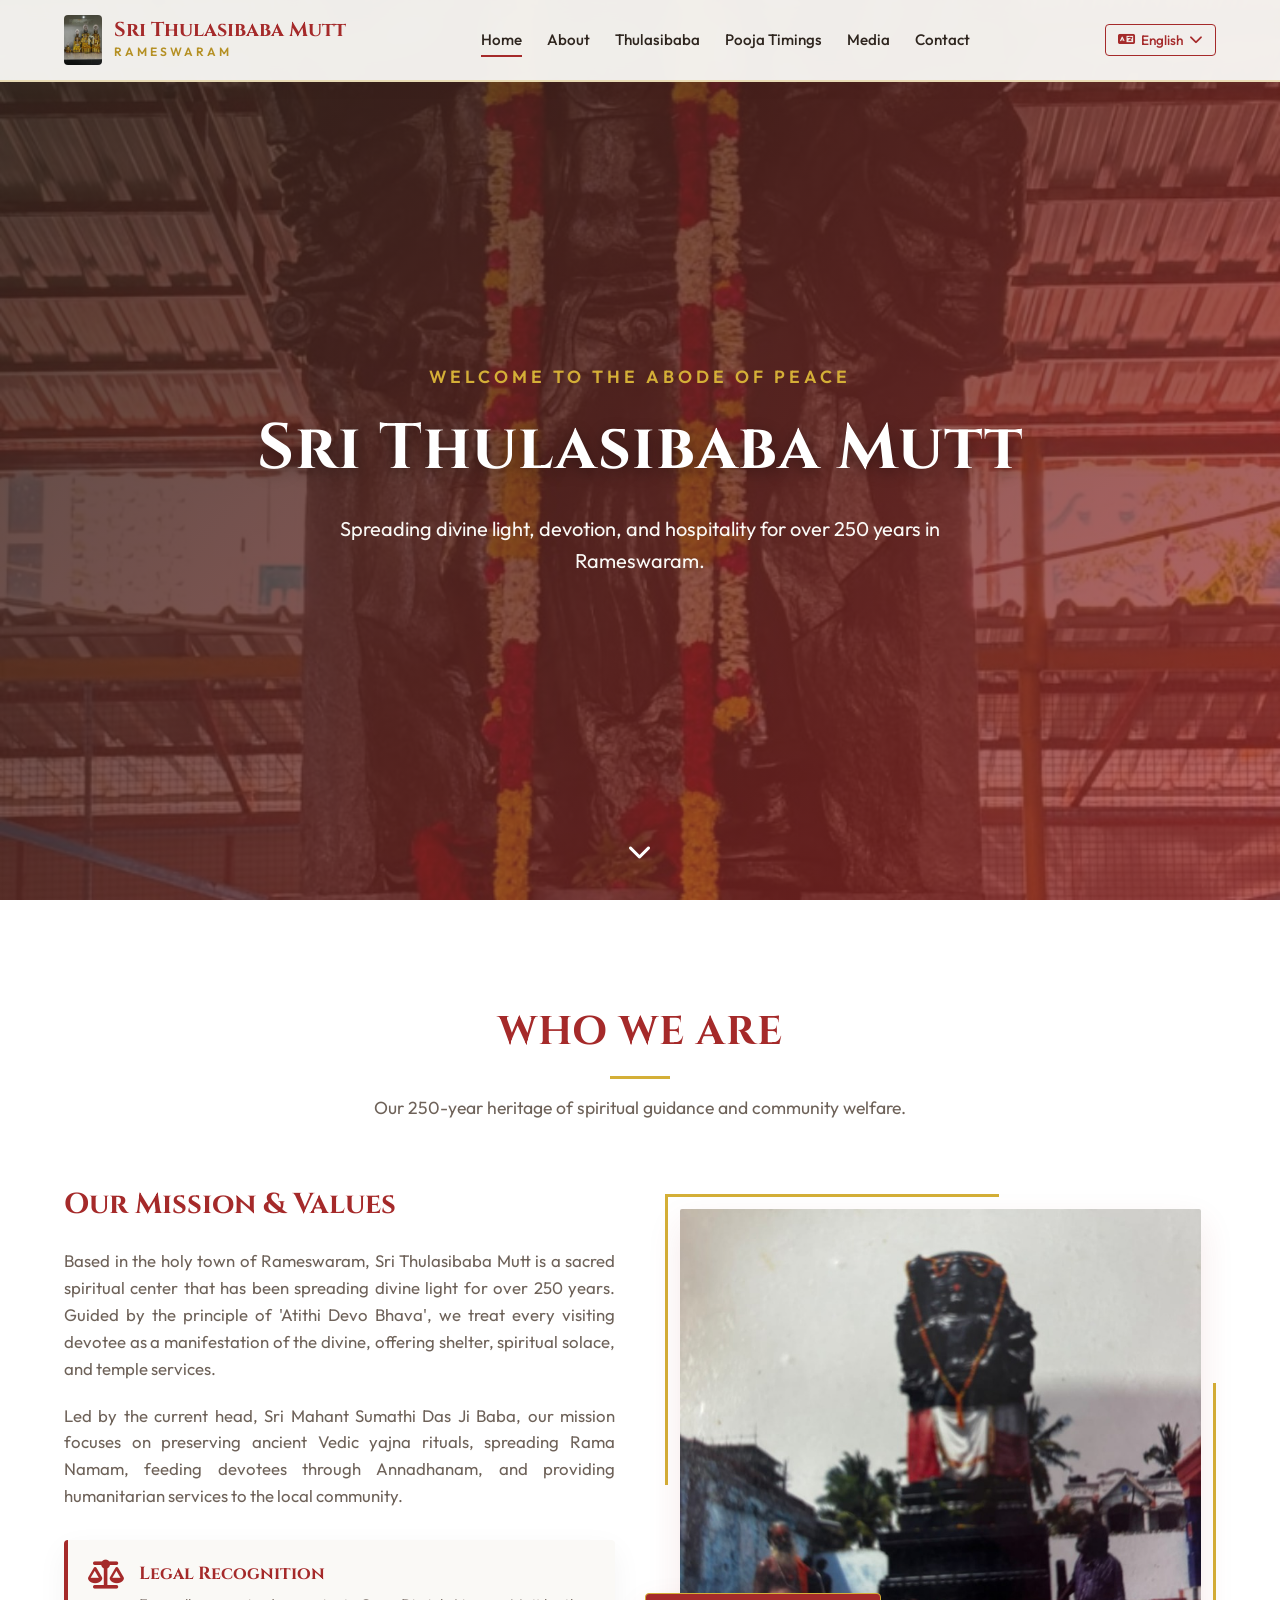
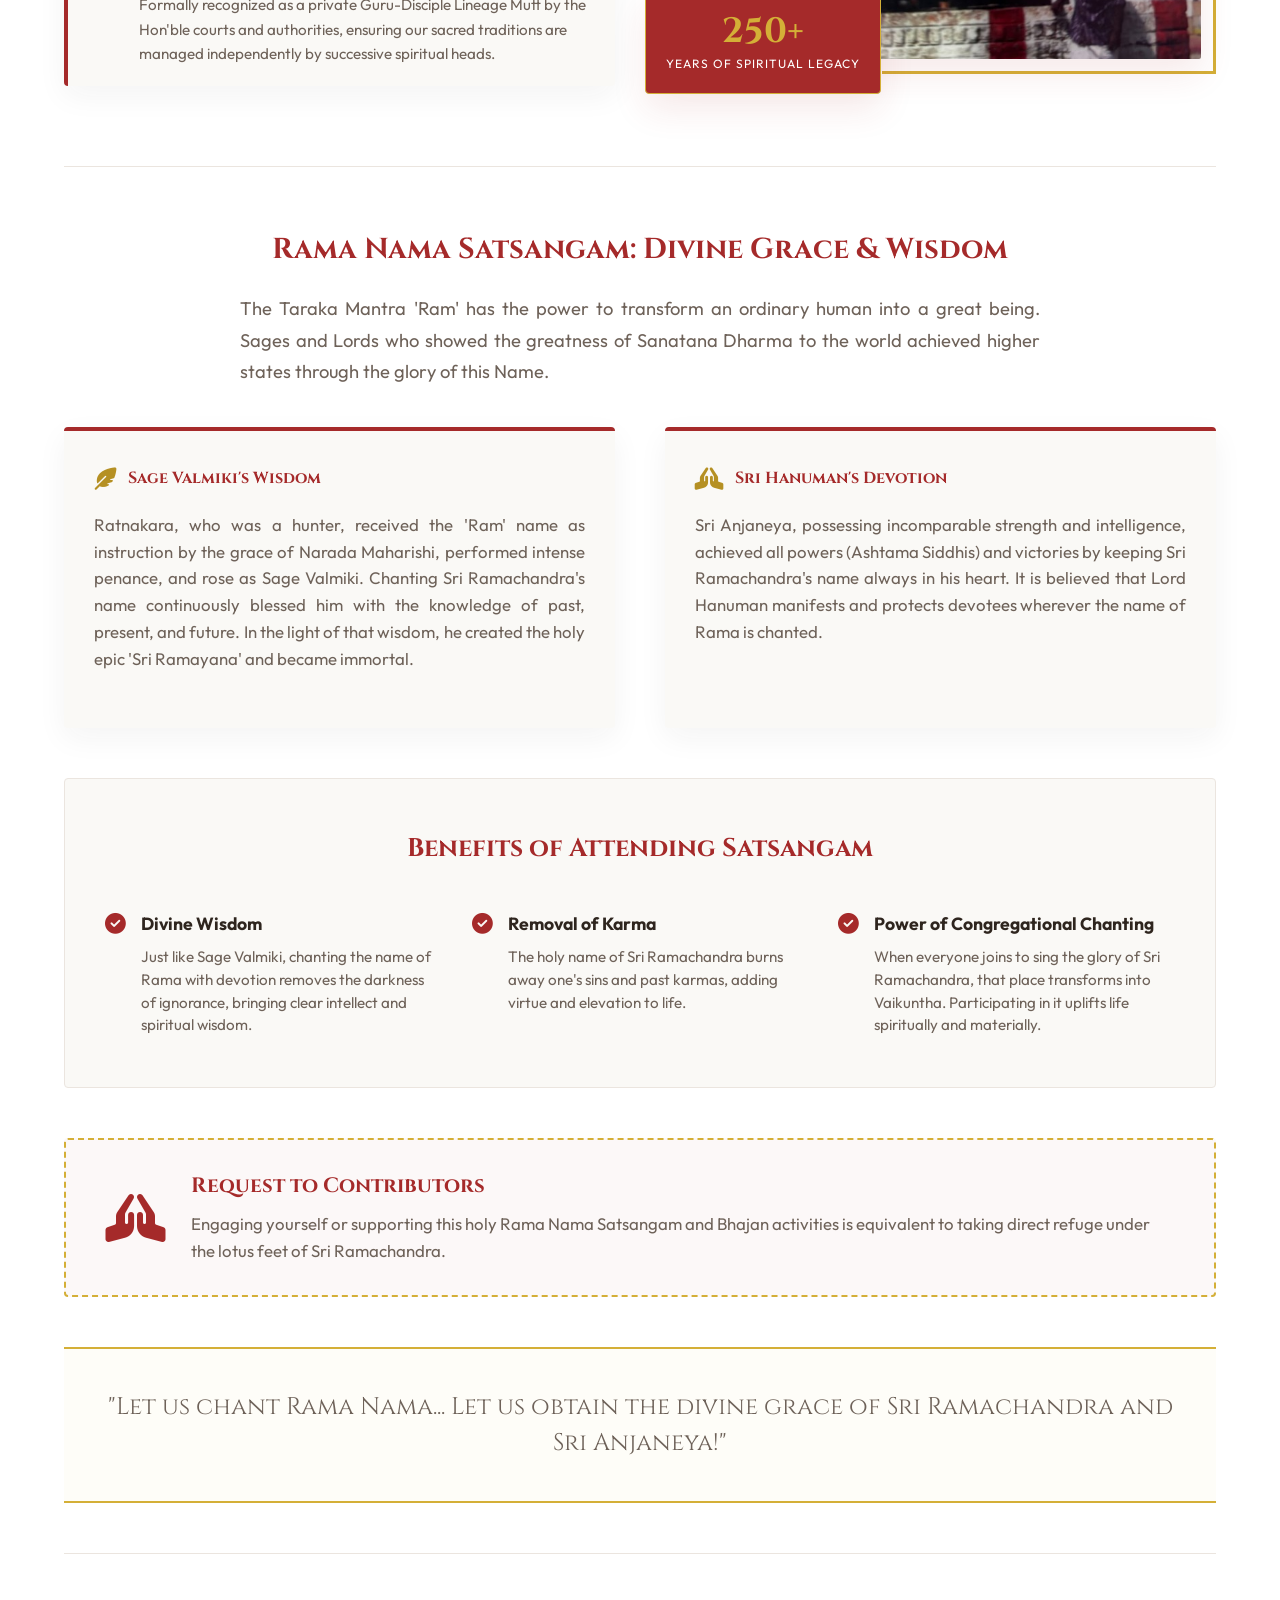
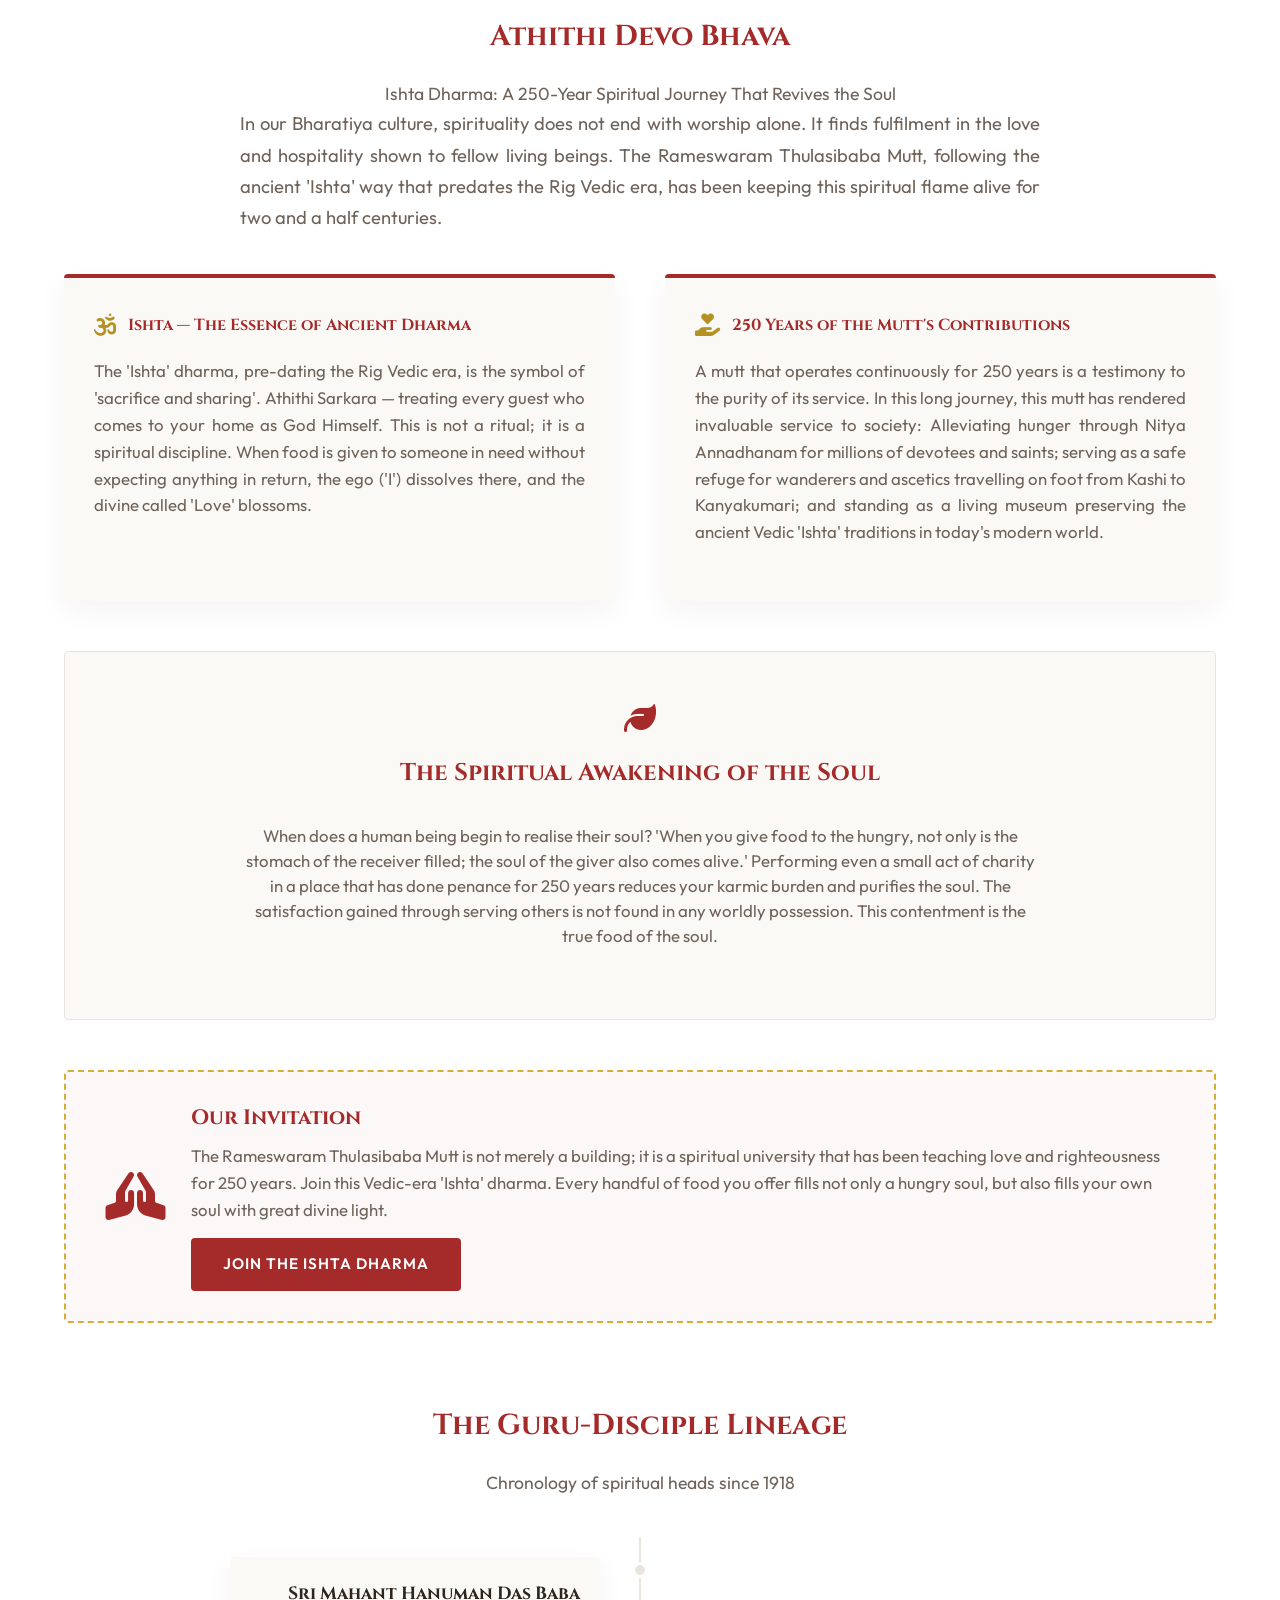
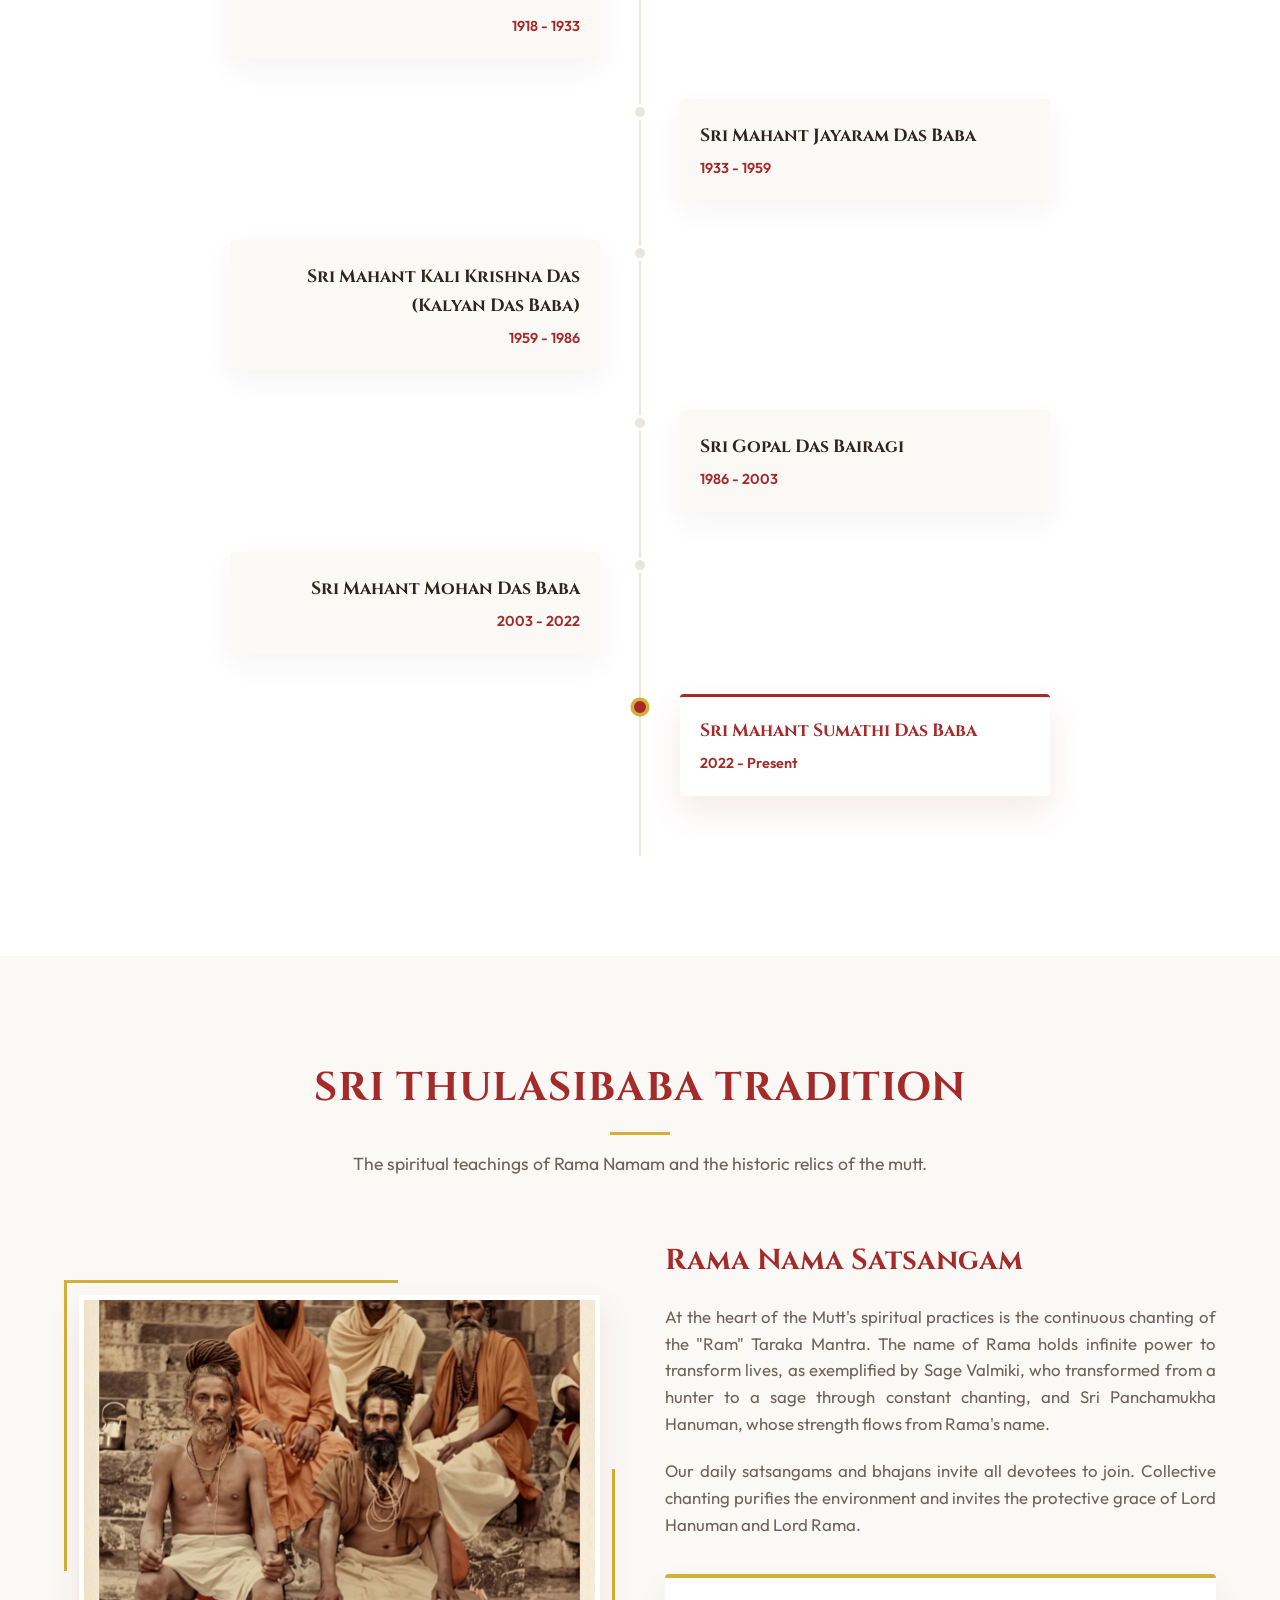
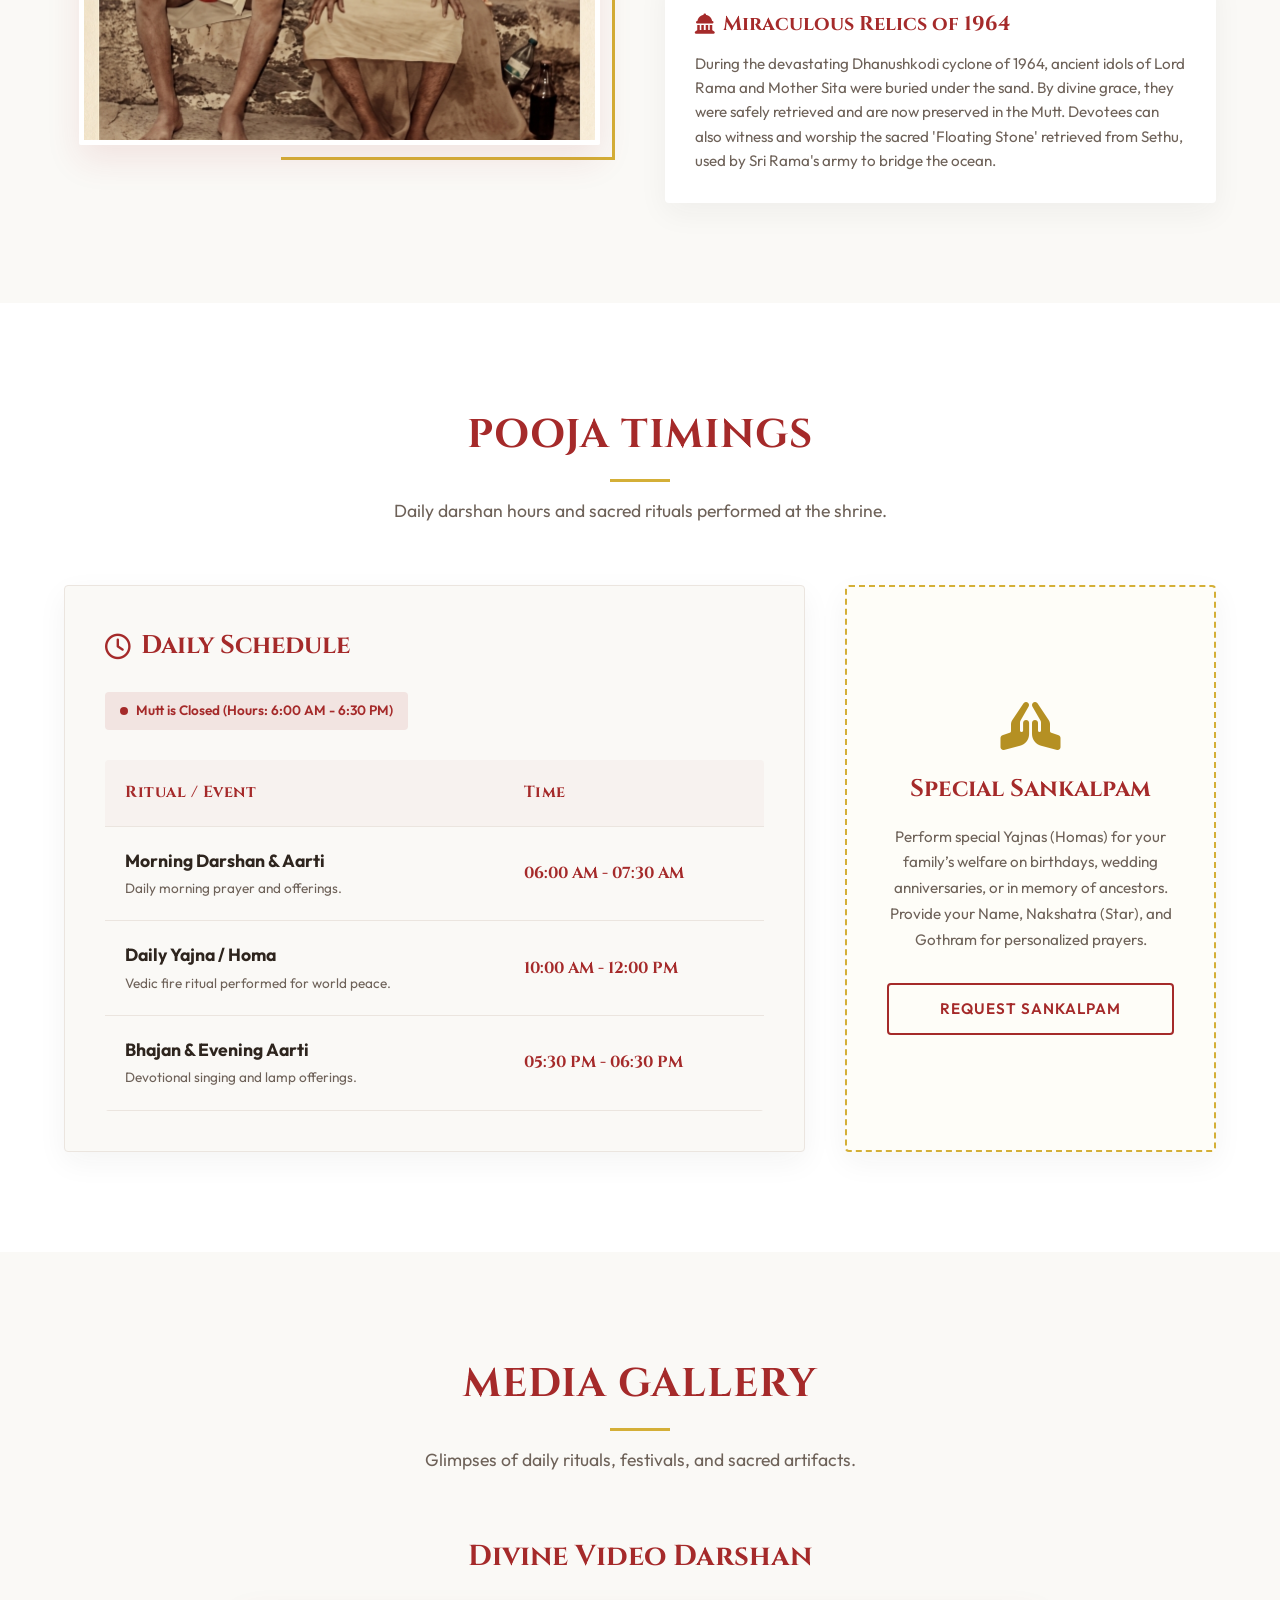
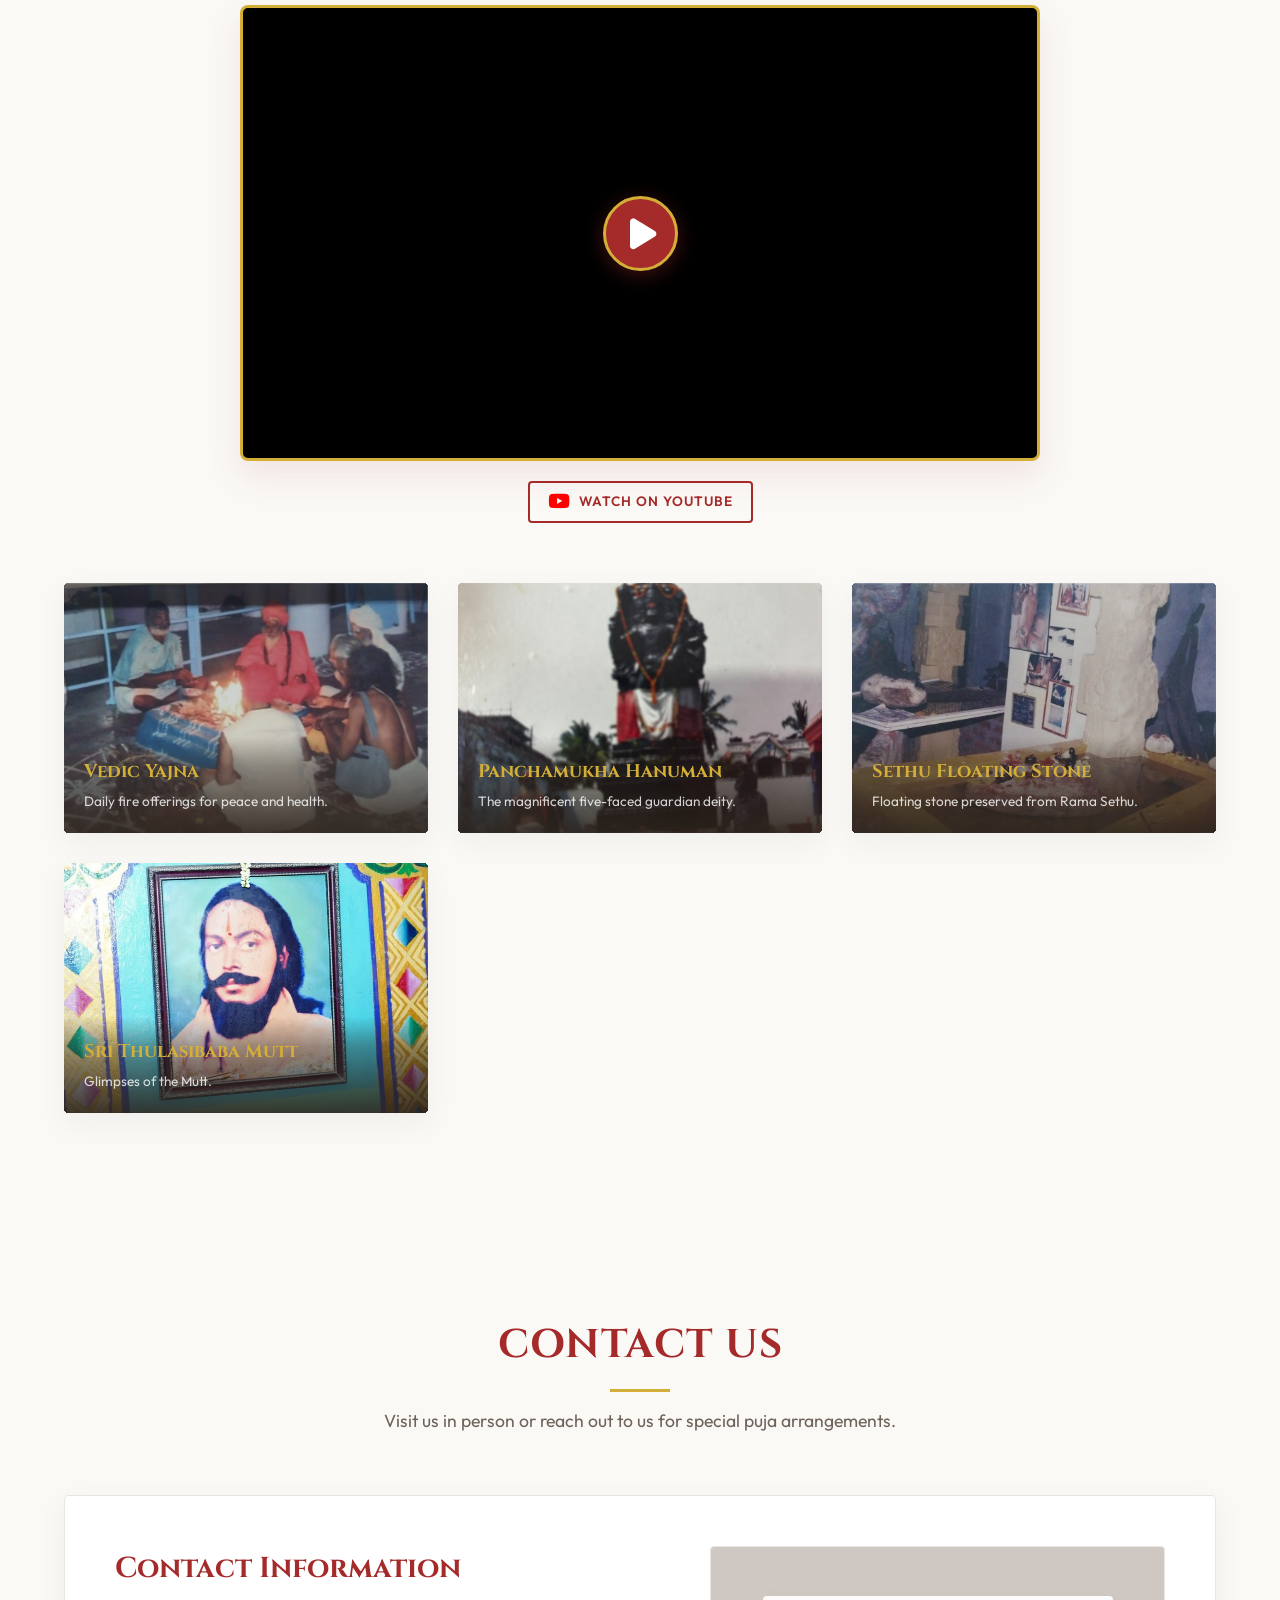
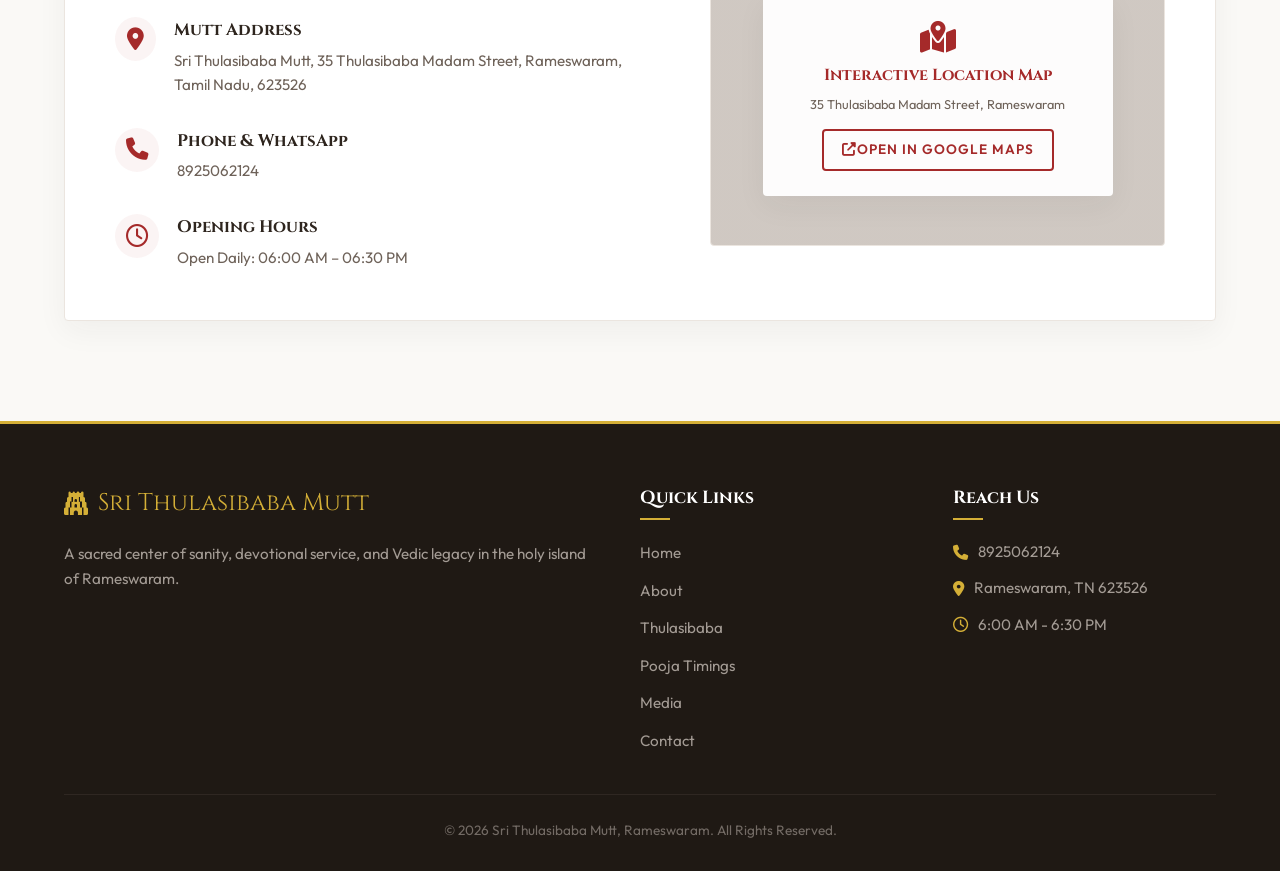
==== commit 8112960c: "Add files via upload" ====
--- a/index.html
+++ b/index.html
@@ -201,10 +201,10 @@
                     </div>
 
                     <div class="benefits-block">
-                        <div class="benefit-item" style="max-width: 800px; margin: 0 auto; text-align: center;">
-                            <i class="fa-solid fa-leaf" style="font-size: 2rem; color: var(--primary); margin-bottom: 15px;"></i>
-                            <h4 data-translate="ishta_pillar3_title">The Spiritual Awakening of the Soul</h4>
-                            <p class="paragraph" data-translate="ishta_pillar3_text" style="margin-top: 15px;">When does a human being begin to realise their soul? 'When you give food to the hungry, not only is the stomach of the receiver filled; the soul of the giver also comes alive.' Performing even a small act of charity in a place that has done penance for 250 years reduces your karmic burden and purifies the soul. The satisfaction gained through serving others is not found in any worldly possession. This contentment is the true food of the soul.</p>
+                        <div class="benefit-item" style="max-width: 800px; margin: 0 auto; text-align: center; flex-direction: column; align-items: center; gap: 10px;">
+                            <i class="fa-solid fa-leaf" style="font-size: 2rem; color: var(--primary); margin-bottom: 10px; margin-top: 0;"></i>
+                            <h4 data-translate="ishta_pillar3_title" style="font-size: 1.5rem; margin-bottom: 10px;">The Spiritual Awakening of the Soul</h4>
+                            <p class="paragraph" data-translate="ishta_pillar3_text" style="margin-top: 10px; text-align: center; font-size: 1.05rem;">When does a human being begin to realise their soul? 'When you give food to the hungry, not only is the stomach of the receiver filled; the soul of the giver also comes alive.' Performing even a small act of charity in a place that has done penance for 250 years reduces your karmic burden and purifies the soul. The satisfaction gained through serving others is not found in any worldly possession. This contentment is the true food of the soul.</p>
                         </div>
                     </div>
 
--- a/styles.css
+++ b/styles.css
@@ -326,6 +326,7 @@
     align-items: center;
     gap: 6px;
     transition: var(--transition);
+    white-space: nowrap;
 }
 
 .lang-selected-btn:hover,
@@ -1815,24 +1816,54 @@
     /* --- Header & Nav --- */
     .mobile-nav-toggle {
         display: block;
+        order: 3;
+        padding: 5px;
+        margin-left: 5px;
+        flex-shrink: 0;
     }
 
     .header-container {
         height: 70px;
-        gap: 10px;
+        gap: 8px;
+        display: flex;
+        justify-content: space-between;
+        align-items: center;
+    }
+
+    .logo-area {
+        order: 1;
+        flex: 1;
+        min-width: 0;
+        gap: 8px;
     }
 
     .logo-img {
         height: 40px;
+        flex-shrink: 0;
+    }
+
+    .logo-text {
+        min-width: 0;
     }
 
     .mutt-name {
         font-size: 1rem;
+        white-space: nowrap;
+        overflow: hidden;
+        text-overflow: ellipsis;
     }
 
     .mutt-loc {
         font-size: 0.65rem;
-        letter-spacing: 2px;
+        letter-spacing: 1.5px;
+        white-space: nowrap;
+        overflow: hidden;
+        text-overflow: ellipsis;
+    }
+
+    .lang-switcher {
+        order: 2;
+        flex-shrink: 0;
     }
 
     .nav-menu {
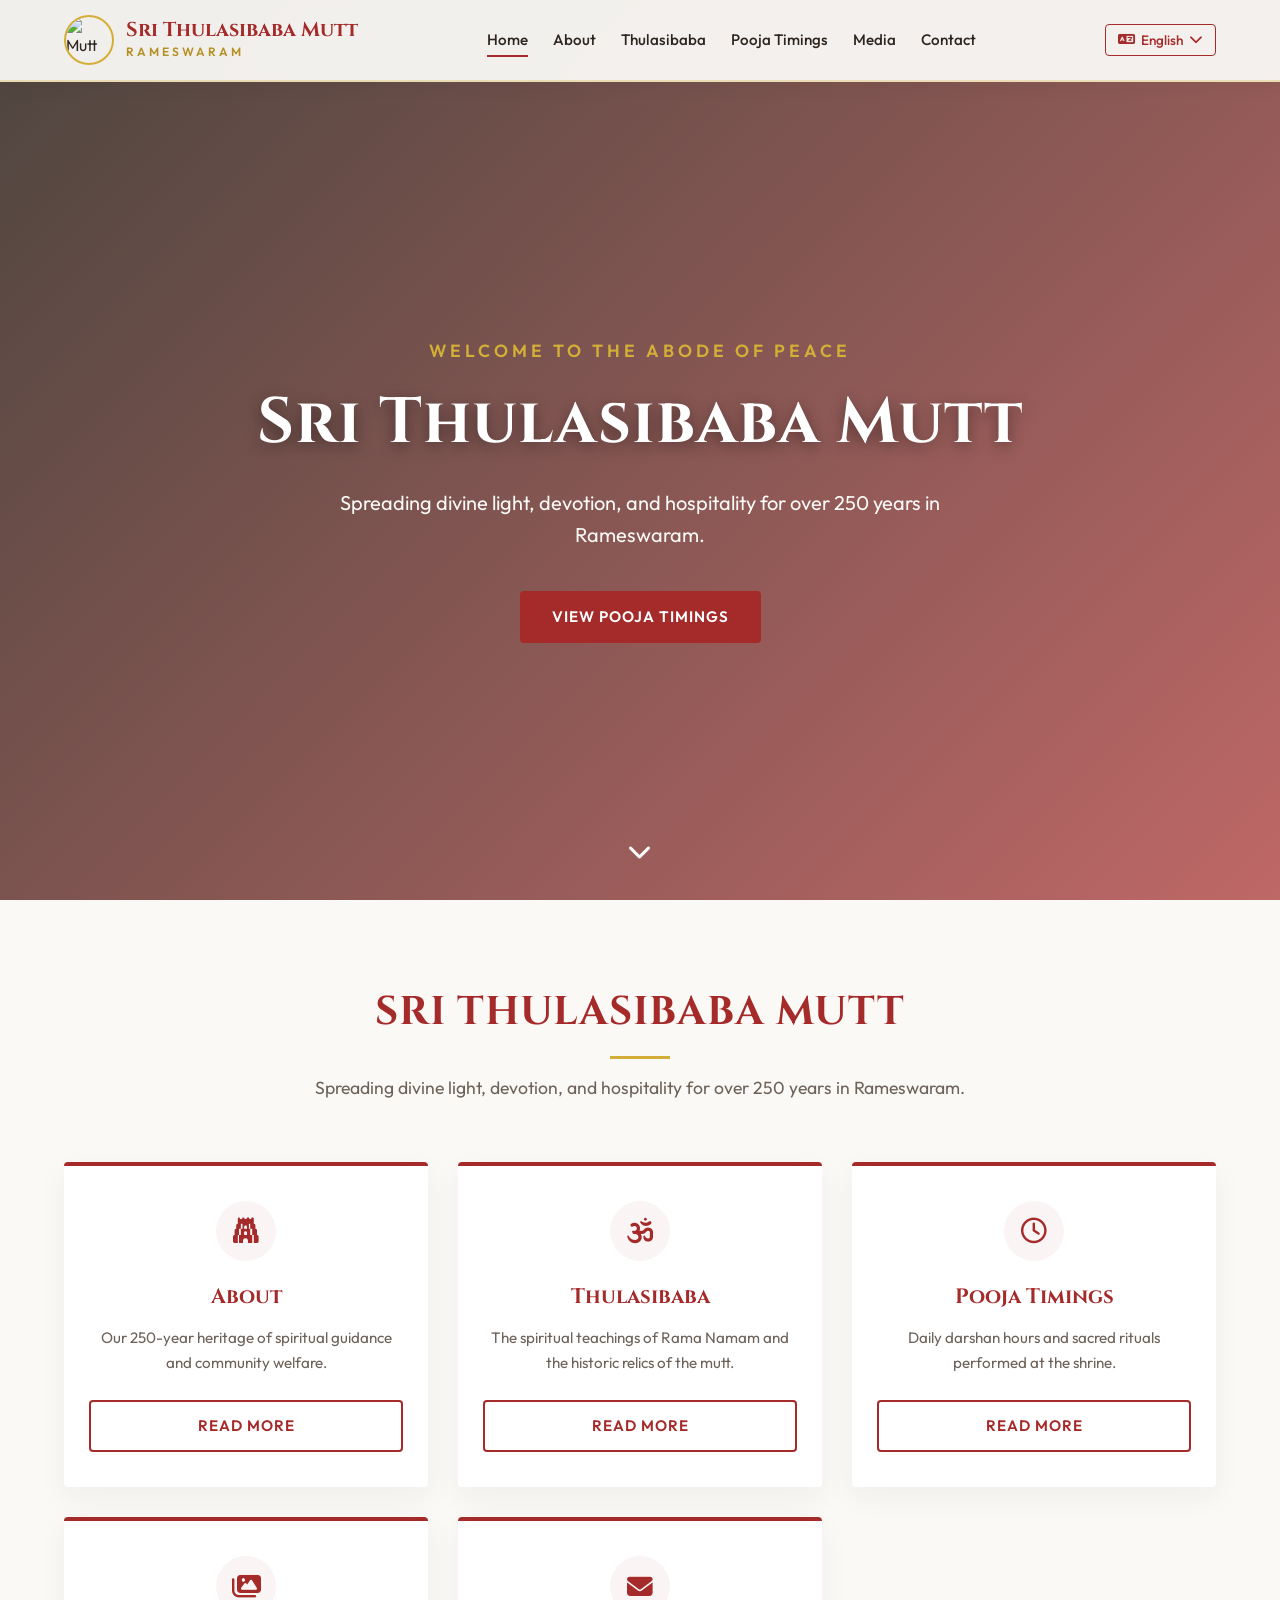
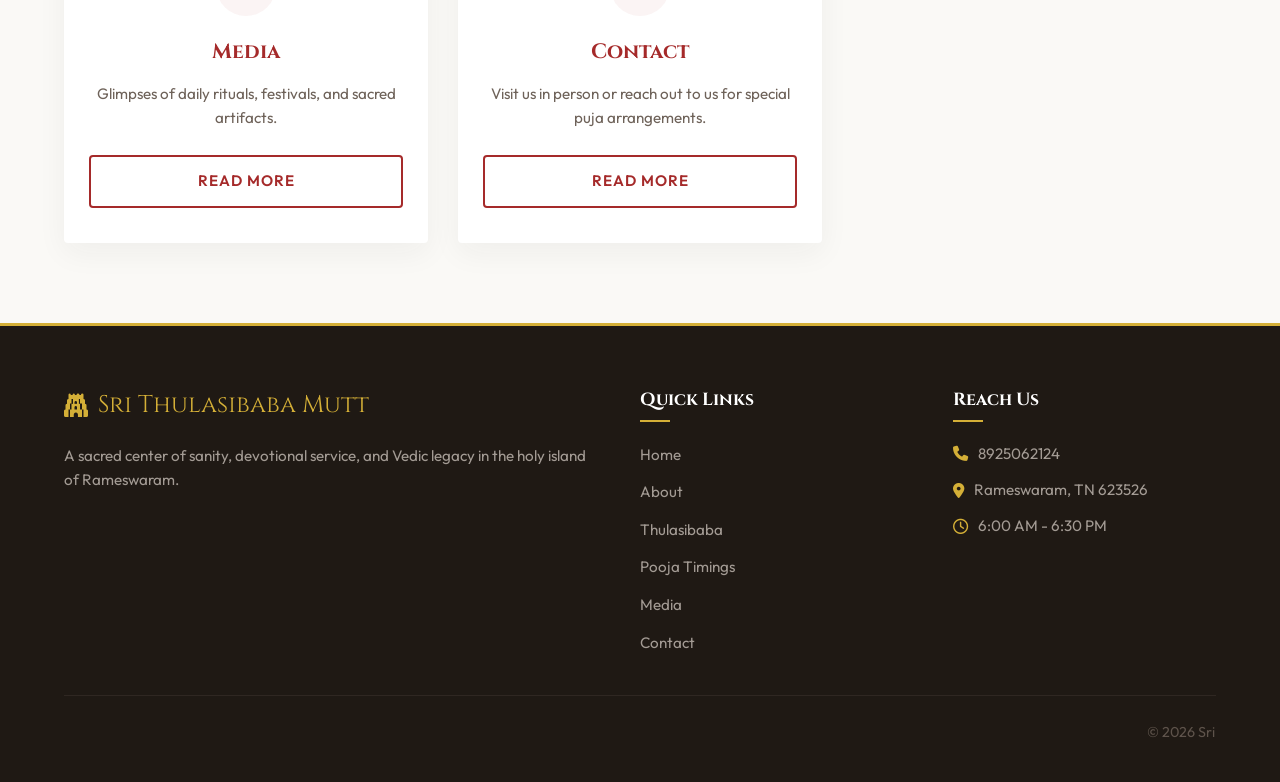
==== commit 88b9ed36: "Add files via upload" ====
--- a/index.html
+++ b/index.html
@@ -5,7 +5,7 @@
     <meta name="viewport" content="width=device-width, initial-scale=1.0">
     <meta name="description" content="Sri Thulasibaba Mutt Rameswaram - A sacred spiritual centre serving devotees for over 250 years. Experience the divine presence of Sri Panchamukha Hanuman, float stones, and daily yajnas.">
     <title>Sri Thulasibaba Mutt | Rameswaram</title>
-    <link rel="icon" type="image/jpeg" href="images/logo.jpg">
+    <link rel="icon" type="image/png" href="images/logo_circle.png">
     
     <!-- Google Fonts -->
     <link rel="preconnect" href="https://fonts.googleapis.com">
@@ -23,7 +23,7 @@
     <!-- Sticky Header -->
     <header class="main-header">
         <div class="header-container">
-            <a href="#home" class="logo-area">
+            <a href="index.html" class="logo-area">
                 <img src="images/logo.jpg" alt="Mutt Logo" class="logo-img">
                 <div class="logo-text">
                     <span class="mutt-name" data-translate="nav_logo">Sri Thulasibaba Mutt</span>
@@ -39,12 +39,12 @@
             <!-- Navigation Links -->
             <nav class="nav-menu">
                 <ul>
-                    <li><a href="#home" class="nav-link active" data-translate="nav_home">Home</a></li>
-                    <li><a href="#about" class="nav-link" data-translate="nav_about">About</a></li>
-                    <li><a href="#thulasibaba" class="nav-link" data-translate="nav_thulasibaba">Thulasibaba</a></li>
-                    <li><a href="#pooja-timings" class="nav-link" data-translate="nav_pooja">Pooja Timings</a></li>
-                    <li><a href="#media" class="nav-link" data-translate="nav_media">Media</a></li>
-                    <li><a href="#contact" class="nav-link" data-translate="nav_contact">Contact</a></li>
+                    <li><a href="index.html" class="nav-link active" data-translate="nav_home">Home</a></li>
+                    <li><a href="about.html" class="nav-link" data-translate="nav_about">About</a></li>
+                    <li><a href="thulasibaba.html" class="nav-link" data-translate="nav_thulasibaba">Thulasibaba</a></li>
+                    <li><a href="pooja.html" class="nav-link" data-translate="nav_pooja">Pooja Timings</a></li>
+                    <li><a href="media.html" class="nav-link" data-translate="nav_media">Media</a></li>
+                    <li><a href="contact.html" class="nav-link" data-translate="nav_contact">Contact</a></li>
                 </ul>
             </nav>
 
@@ -59,7 +59,7 @@
                     <li data-lang="hi">हिन्दी (Hindi)</li>
                     <li data-lang="te">తెలుగు (Telugu)</li>
                     <li data-lang="kn">ಕನ್ನಡ (Kannada)</li>
-                    <li data-lang="ml">മലയാളம் (Malayalam)</li>
+                    <li data-lang="ml">മലയാളം (Malayalam)</li>
                 </ul>
             </div>
         </div>
@@ -75,408 +75,82 @@
                 <span class="welcome-text fade-in" data-translate="hero_welcome">Welcome to the Abode of Peace</span>
                 <h1 class="hero-title fade-in" data-translate="hero_title">Sri Thulasibaba Mutt</h1>
                 <p class="hero-subtitle fade-in" data-translate="hero_subtitle">Spreading divine light, devotion, and hospitality for over 250 years in Rameswaram.</p>
-
+                <div class="hero-actions fade-in">
+                    <a href="pooja.html" class="btn btn-primary" data-translate="hero_cta_pooja">View Pooja Timings</a>
+                </div>
             </div>
             <div class="scroll-down">
-                <a href="#about"><i class="fa-solid fa-chevron-down"></i></a>
+                <a href="#explore"><i class="fa-solid fa-chevron-down"></i></a>
             </div>
         </section>
 
-        <!-- About Section -->
-        <section id="about" class="section-padding about-section">
+        <!-- Explore Mutt Grid Section -->
+        <section id="explore" class="explore-mutt-section section-padding">
             <div class="container">
                 <div class="section-header">
-                    <h2 class="section-title" data-translate="about_title">Who We Are</h2>
-                    <p class="section-subtitle" data-translate="about_subtitle">Our 250-year heritage of spiritual guidance and community welfare.</p>
-                </div>
-                
-                <div class="grid-2-col">
-                    <div class="about-text-content">
-                        <h3 class="subsection-title" data-translate="about_mission_title">Our Mission & Values</h3>
-                        <p class="paragraph" data-translate="about_mission_text_1">Based in the holy town of Rameswaram, Sri Thulasibaba Mutt is a sacred spiritual center that has been spreading divine light for over 250 years. Guided by the principle of 'Atithi Devo Bhava', we treat every visiting devotee as a manifestation of the divine, offering shelter, spiritual solace, and temple services.</p>
-                        <p class="paragraph" data-translate="about_mission_text_2">Led by the current head, Sri Mahant Sumathi Das Ji Baba, our mission focuses on preserving ancient Vedic yajna rituals, spreading Rama Namam, feeding devotees through Annadhanam, and providing humanitarian services to the local community.</p>
-                        
-                        <div class="legal-badge">
-                            <i class="fa-solid fa-scale-balanced legal-icon"></i>
-                            <div class="legal-text">
-                                <h4 data-translate="about_legal_title">Legal Recognition</h4>
-                                <p data-translate="about_legal_text">Formally recognized as a private Guru-Disciple Lineage Mutt by the Hon'ble courts and authorities, ensuring our sacred traditions are managed independently by successive spiritual heads.</p>
-                            </div>
-                        </div>
-                    </div>
-                    <div class="about-image-content">
-                        <div class="image-wrapper">
-                            <img src="images/about_legacy.jpg" alt="Vintage Photo of Sri Panchamukha Hanuman" class="about-img">
-                            <div class="experience-card">
-                                <span class="exp-years">250+</span>
-                                <span class="exp-text" data-translate="about_years_text">Years of Spiritual Legacy</span>
-                            </div>
-                        </div>
-                    </div>
-                </div>
-
-                <!-- Rama Nama Satsangam Section -->
-                <div class="satsangam-container">
-                    <h3 class="subsection-title text-center" data-translate="about_satsangam_title">Rama Nama Satsangam: Divine Grace & Wisdom</h3>
-                    <p class="paragraph text-center intro-text" data-translate="about_satsangam_intro">The Taraka Mantra 'Ram' has the power to transform an ordinary human into a great being. Sages and Lords who showed the greatness of Sanatana Dharma to the world achieved higher states through the glory of this Name.</p>
-                    
-                    <div class="grid-2-col spacer">
-                        <div class="satsangam-card">
-                            <div class="card-header">
-                                <i class="fa-solid fa-feather-pointed icon-accent"></i>
-                                <h4 data-translate="about_valmiki_title">Sage Valmiki's Wisdom</h4>
-                            </div>
-                            <p class="paragraph" data-translate="about_valmiki_text">Ratnakara, who was a hunter, received the 'Ram' name as instruction by the grace of Narada Maharishi, performed intense penance, and rose as Sage Valmiki. Chanting Sri Ramachandra's name continuously blessed him with the knowledge of past, present, and future. In the light of that wisdom, he created the holy epic 'Sri Ramayana' and became immortal.</p>
-                        </div>
-                        <div class="satsangam-card">
-                            <div class="card-header">
-                                <i class="fa-solid fa-hands-praying icon-accent"></i>
-                                <h4 data-translate="about_hanuman_title">Sri Hanuman's Devotion</h4>
-                            </div>
-                            <p class="paragraph" data-translate="about_hanuman_text">Sri Anjaneya, possessing incomparable strength and intelligence, achieved all powers (Ashtama Siddhis) and victories by keeping Sri Ramachandra's name always in his heart. It is believed that Lord Hanuman manifests and protects devotees wherever the name of Rama is chanted.</p>
-                        </div>
-                    </div>
-
-                    <div class="benefits-block">
-                        <h4 class="benefits-title text-center" data-translate="about_benefits_title">Benefits of Attending Satsangam</h4>
-                        <div class="benefits-grid">
-                            <div class="benefit-item">
-                                <i class="fa-solid fa-circle-check"></i>
-                                <div>
-                                    <strong data-translate="about_benefit_wisdom_title">Divine Wisdom</strong>
-                                    <p data-translate="about_benefit_wisdom_text">Just like Sage Valmiki, chanting the name of Rama with devotion removes the darkness of ignorance, bringing clear intellect and spiritual wisdom.</p>
-                                </div>
-                            </div>
-                            <div class="benefit-item">
-                                <i class="fa-solid fa-circle-check"></i>
-                                <div>
-                                    <strong data-translate="about_benefit_karma_title">Removal of Karma</strong>
-                                    <p data-translate="about_benefit_karma_text">The holy name of Sri Ramachandra burns away one's sins and past karmas, adding virtue and elevation to life.</p>
-                                </div>
-                            </div>
-                            <div class="benefit-item">
-                                <i class="fa-solid fa-circle-check"></i>
-                                <div>
-                                    <strong data-translate="about_benefit_bhajan_title">Power of Congregational Chanting</strong>
-                                    <p data-translate="about_benefit_bhajan_text">When everyone joins to sing the glory of Sri Ramachandra, that place transforms into Vaikuntha. Participating in it uplifts life spiritually and materially.</p>
-                                </div>
-                            </div>
-                        </div>
-                    </div>
-
-                    <div class="request-card">
-                        <i class="fa-solid fa-hands-praying request-icon"></i>
-                        <div>
-                            <h4 data-translate="about_request_title">Request to Contributors</h4>
-                            <p data-translate="about_request_text">Engaging yourself or supporting this holy Rama Nama Satsangam and Bhajan activities is equivalent to taking direct refuge under the lotus feet of Sri Ramachandra.</p>
-                        </div>
-                    </div>
-
-                    <div class="quote-callout">
-                        <p data-translate="about_quote_text">"Let us chant Rama Nama... Let us obtain the divine grace of Sri Ramachandra and Sri Anjaneya!"</p>
-                    </div>
-                </div>
-
-                <!-- Ishta Dharma Section -->
-                <div class="satsangam-container" style="margin-top: 40px;">
-                    <h3 class="subsection-title text-center" data-translate="ishta_section_title">Athithi Devo Bhava</h3>
-                    <p class="section-subtitle text-center" data-translate="ishta_section_subtitle">Ishta Dharma: A 250-Year Spiritual Journey That Revives the Soul</p>
-                    <p class="paragraph text-center intro-text" data-translate="ishta_intro">In our Bharatiya culture, spirituality does not end with worship alone. It finds fulfilment in the love and hospitality shown to fellow living beings. The Rameswaram Thulasibaba Mutt, following the ancient 'Ishta' way that predates the Rig Vedic era, has been keeping this spiritual flame alive for two and a half centuries.</p>
-                    
-                    <div class="grid-2-col spacer">
-                        <div class="satsangam-card">
-                            <div class="card-header">
-                                <i class="fa-solid fa-om icon-accent"></i>
-                                <h4 data-translate="ishta_pillar1_title">Ishta — The Essence of Ancient Dharma</h4>
-                            </div>
-                            <p class="paragraph" data-translate="ishta_pillar1_text">The 'Ishta' dharma, pre-dating the Rig Vedic era, is the symbol of 'sacrifice and sharing'. Athithi Sarkara — treating every guest who comes to your home as God Himself. This is not a ritual; it is a spiritual discipline. When food is given to someone in need without expecting anything in return, the ego ('I') dissolves there, and the divine called 'Love' blossoms.</p>
-                        </div>
-                        <div class="satsangam-card">
-                            <div class="card-header">
-                                <i class="fa-solid fa-hand-holding-heart icon-accent"></i>
-                                <h4 data-translate="ishta_pillar2_title">250 Years of the Mutt's Contributions</h4>
-                            </div>
-                            <p class="paragraph" data-translate="ishta_pillar2_text">A mutt that operates continuously for 250 years is a testimony to the purity of its service. In this long journey, this mutt has rendered invaluable service to society: Alleviating hunger through Nitya Annadhanam for millions of devotees and saints; serving as a safe refuge for wanderers and ascetics travelling on foot from Kashi to Kanyakumari; and standing as a living museum preserving the ancient Vedic 'Ishta' traditions in today's modern world.</p>
-                        </div>
-                    </div>
-
-                    <div class="benefits-block">
-                        <div class="benefit-item" style="max-width: 800px; margin: 0 auto; text-align: center; flex-direction: column; align-items: center; gap: 10px;">
-                            <i class="fa-solid fa-leaf" style="font-size: 2rem; color: var(--primary); margin-bottom: 10px; margin-top: 0;"></i>
-                            <h4 data-translate="ishta_pillar3_title" style="font-size: 1.5rem; margin-bottom: 10px;">The Spiritual Awakening of the Soul</h4>
-                            <p class="paragraph" data-translate="ishta_pillar3_text" style="margin-top: 10px; text-align: center; font-size: 1.05rem;">When does a human being begin to realise their soul? 'When you give food to the hungry, not only is the stomach of the receiver filled; the soul of the giver also comes alive.' Performing even a small act of charity in a place that has done penance for 250 years reduces your karmic burden and purifies the soul. The satisfaction gained through serving others is not found in any worldly possession. This contentment is the true food of the soul.</p>
-                        </div>
-                    </div>
-
-                    <div class="request-card">
-                        <i class="fa-solid fa-hands-praying request-icon"></i>
-                        <div>
-                            <h4 data-translate="ishta_cta_title">Our Invitation</h4>
-                            <p data-translate="ishta_cta_text">The Rameswaram Thulasibaba Mutt is not merely a building; it is a spiritual university that has been teaching love and righteousness for 250 years. Join this Vedic-era 'Ishta' dharma. Every handful of food you offer fills not only a hungry soul, but also fills your own soul with great divine light.</p>
-                            <a href="#contact" class="btn btn-primary" style="margin-top: 15px; display: inline-block;" data-translate="ishta_cta_btn">Join the Ishta Dharma</a>
-                        </div>
-                    </div>
-                </div>
-
-                <!-- Lineage Timeline -->
-                <div class="lineage-container">
-                    <h3 class="subsection-title text-center" data-translate="about_lineage_title">The Guru-Disciple Lineage</h3>
-                    <p class="section-subtitle text-center" data-translate="about_lineage_subtitle">Chronology of spiritual heads since 1918</p>
-                    <div class="timeline">
-                        <div class="timeline-item">
-                            <div class="timeline-dot"></div>
-                            <div class="timeline-content">
-                                <h4 data-translate="lineage_1">Sri Mahant Hanuman Das Baba</h4>
-                                <span class="timeline-date">1918 - 1933</span>
-                            </div>
-                        </div>
-                        <div class="timeline-item">
-                            <div class="timeline-dot"></div>
-                            <div class="timeline-content">
-                                <h4 data-translate="lineage_2">Sri Mahant Jayaram Das Baba</h4>
-                                <span class="timeline-date">1933 - 1959</span>
-                            </div>
-                        </div>
-                        <div class="timeline-item">
-                            <div class="timeline-dot"></div>
-                            <div class="timeline-content">
-                                <h4 data-translate="lineage_3">Sri Mahant Kali Krishna Das (Kalyan Das Baba)</h4>
-                                <span class="timeline-date">1959 - 1986</span>
-                            </div>
-                        </div>
-                        <div class="timeline-item">
-                            <div class="timeline-dot"></div>
-                            <div class="timeline-content">
-                                <h4 data-translate="lineage_4">Sri Gopal Das Bairagi</h4>
-                                <span class="timeline-date">1986 - 2003</span>
-                            </div>
-                        </div>
-                        <div class="timeline-item">
-                            <div class="timeline-dot"></div>
-                            <div class="timeline-content">
-                                <h4 data-translate="lineage_5">Sri Mahant Mohan Das Baba</h4>
-                                <span class="timeline-date">2003 - 2022</span>
-                            </div>
-                        </div>
-                        <div class="timeline-item active">
-                            <div class="timeline-dot"></div>
-                            <div class="timeline-content">
-                                <h4 data-translate="lineage_current_head">Sri Mahant Sumathi Das Baba</h4>
-                                <span class="timeline-date" data-translate="lineage_current_date">2022 - Present</span>
-                            </div>
-                        </div>
-                    </div>
-                </div>
-            </div>
-        </section>
-
-        <!-- Thulasibaba Section -->
-        <section id="thulasibaba" class="section-padding bg-cream thulasibaba-section">
-            <div class="container">
-                <div class="section-header">
-                    <h2 class="section-title" data-translate="thula_title">Sri Thulasibaba Tradition</h2>
-                    <p class="section-subtitle" data-translate="thula_subtitle">The spiritual teachings of Rama Namam and the historic relics of the mutt.</p>
-                </div>
-
-                <div class="grid-2-col reverse-on-mobile">
-                    <div class="about-image-content">
-                        <div class="image-wrapper shadow-effect">
-                            <img src="images/sadhus_restored.png" alt="Vintage Photo of Sadhus" class="about-img">
-                        </div>
-                    </div>
-                    <div class="about-text-content">
-                        <h3 class="subsection-title" data-translate="thula_teachings_title">Rama Nama Satsangam</h3>
-                        <p class="paragraph" data-translate="thula_teachings_text_1">At the heart of the Mutt's spiritual practices is the continuous chanting of the "Ram" Taraka Mantra. The name of Rama holds infinite power to transform lives, as exemplified by Sage Valmiki, who transformed from a hunter to a sage through constant chanting, and Sri Panchamukha Hanuman, whose strength flows from Rama's name.</p>
-                        <p class="paragraph" data-translate="thula_teachings_text_2">Our daily satsangams and bhajans invite all devotees to join. Collective chanting purifies the environment and invites the protective grace of Lord Hanuman and Lord Rama.</p>
-                        
-                        <div class="relic-highlight">
-                            <h4 data-translate="thula_relics_title"><i class="fa-solid fa-landmark-dome"></i> Miraculous Relics of 1964</h4>
-                            <p data-translate="thula_relics_text">During the devastating Dhanushkodi cyclone of 1964, ancient idols of Lord Rama and Mother Sita were buried under the sand. By divine grace, they were safely retrieved and are now preserved in the Mutt. Devotees can also witness and worship the sacred 'Floating Stone' retrieved from Sethu, used by Sri Rama's army to bridge the ocean.</p>
-                        </div>
-                    </div>
-                </div>
-            </div>
-        </section>
-
-        <!-- Pooja Timings Section -->
-        <section id="pooja-timings" class="section-padding pooja-section">
-            <div class="container">
-                <div class="section-header">
-                    <h2 class="section-title" data-translate="pooja_title">Pooja Timings</h2>
-                    <p class="section-subtitle" data-translate="pooja_subtitle">Daily darshan hours and sacred rituals performed at the shrine.</p>
-                </div>
-
-                <div class="mutt-timings-grid">
-                    <!-- Daily Darshan Table -->
-                    <div class="timing-card main-timings">
-                        <h3 class="card-inner-title"><i class="fa-regular fa-clock"></i> <span data-translate="pooja_daily_schedule">Daily Schedule</span></h3>
-                        <div class="status-indicator live" id="live-indicator">
-                            <span class="dot"></span> <span id="live-status-text" data-translate="pooja_live_open">Mutt is Open for Darshan</span>
-                        </div>
-                        <div class="table-responsive">
-                            <table class="timing-table">
-                                <thead>
-                                    <tr>
-                                        <th data-translate="pooja_header_ritual">Ritual / Event</th>
-                                        <th data-translate="pooja_header_time">Time</th>
-                                    </tr>
-                                </thead>
-                                <tbody>
-                                    <tr>
-                                        <td>
-                                            <strong data-translate="pooja_morning_name">Morning Darshan & Aarti</strong>
-                                            <span class="ritual-desc" data-translate="pooja_morning_desc">Daily morning prayer and offerings.</span>
-                                        </td>
-                                        <td class="time-highlight">06:00 AM - 07:30 AM</td>
-                                    </tr>
-                                    <tr>
-                                        <td>
-                                            <strong data-translate="pooja_yajna_name">Daily Yajna / Homa</strong>
-                                            <span class="ritual-desc" data-translate="pooja_yajna_desc">Vedic fire ritual performed for world peace.</span>
-                                        </td>
-                                        <td class="time-highlight">10:00 AM - 12:00 PM</td>
-                                    </tr>
-                                    <tr>
-                                        <td>
-                                            <strong data-translate="pooja_evening_name">Bhajan & Evening Aarti</strong>
-                                            <span class="ritual-desc" data-translate="pooja_evening_desc">Devotional singing and lamp offerings.</span>
-                                        </td>
-                                        <td class="time-highlight">05:30 PM - 06:30 PM</td>
-                                    </tr>
-                                </tbody>
-                            </table>
-                        </div>
-                    </div>
-
-                    <!-- Custom Sankalpam Info -->
-                    <div class="timing-card secondary-info">
-                        <div class="timing-info-block">
-                            <i class="fa-solid fa-hands-praying icon-large"></i>
-                            <h3 data-translate="pooja_sankalpam_title">Special Sankalpam</h3>
-                            <p data-translate="pooja_sankalpam_text">Perform special Yajnas (Homas) for your family’s welfare on birthdays, wedding anniversaries, or in memory of ancestors. Provide your Name, Nakshatra (Star), and Gothram for personalized prayers.</p>
-                            <a href="#contact" class="btn btn-secondary btn-full" data-translate="pooja_book_sankalpam">Request Sankalpam</a>
-                        </div>
-                    </div>
-                </div>
-            </div>
-        </section>
-
-        <!-- Media Gallery Section -->
-        <section id="media" class="section-padding bg-cream media-section">
-            <div class="container">
-                <div class="section-header">
-                    <h2 class="section-title" data-translate="media_title">Media Gallery</h2>
-                    <p class="section-subtitle" data-translate="media_subtitle">Glimpses of daily rituals, festivals, and sacred artifacts.</p>
-                </div>
-
-                <!-- Video Devotional Section -->
-                <div class="video-section-wrapper" style="max-width: 800px; margin: 0 auto 60px auto; text-align: center;">
-                    <h3 class="subsection-title" style="margin-bottom: 25px; font-size: 1.8rem;" data-translate="video_section_title">Divine Video Darshan</h3>
-                    <div class="video-responsive" id="video-container-inner">
-                        <!-- Cover Image and Play Button -->
-                        <div class="video-cover" style="background-image: linear-gradient(rgba(0,0,0,0.15), rgba(0,0,0,0.35)), url('https://img.youtube.com/vi/ivN0j1Nxzy8/hqdefault.jpg');" onclick="playMuttVideo()">
-                            <div class="play-btn-circle">
-                                <i class="fa-solid fa-play"></i>
-                            </div>
-                        </div>
-                    </div>
-                    <!-- Fallback Link/Button for YouTube app or local browser issues -->
-                    <a href="https://youtu.be/ivN0j1Nxzy8" target="_blank" class="btn btn-secondary btn-sm" style="margin-top: 20px; display: inline-flex; align-items: center; gap: 8px;" data-translate="watch_on_youtube">
-                        <i class="fa-brands fa-youtube" style="color: #FF0000; font-size: 1.2rem;"></i> Watch on YouTube
-                    </a>
-                </div>
-
-                <!-- Gallery Grid -->
-                <div class="gallery-grid">
-                    <div class="gallery-item" data-category="rituals" data-gallery-id="yajna">
-                        <div class="gallery-image-box">
-                            <img src="images/yajna_vintage_2.jpg" alt="Vedic Yajna">
-                            <div class="gallery-overlay">
-                                <h4 data-translate="gallery_yajna_title">Vedic Yajna</h4>
-                                <p data-translate="gallery_yajna_desc">Daily fire offerings for peace and health.</p>
-                            </div>
-                        </div>
-                    </div>
-                    <div class="gallery-item" data-category="deities" data-gallery-id="hanuman">
-                        <div class="gallery-image-box">
-                            <img src="images/hanuman_2.jpg" alt="Panchamukha Hanuman">
-                            <div class="gallery-overlay">
-                                <h4 data-translate="gallery_hanuman_title">Panchamukha Hanuman</h4>
-                                <p data-translate="gallery_hanuman_desc">The magnificent five-faced guardian deity.</p>
-                            </div>
-                        </div>
-                    </div>
-                    <div class="gallery-item" data-category="relics" data-gallery-id="floating-stone">
-                        <div class="gallery-image-box">
-                            <img src="images/relic_vintage_3.jpg" alt="Sethu Floating Stone">
-                            <div class="gallery-overlay">
-                                <h4 data-translate="gallery_stone_title">Sethu Floating Stone</h4>
-                                <p data-translate="gallery_stone_desc">Floating stone preserved from Rama Sethu.</p>
-                            </div>
-                        </div>
-                    </div>
-                    <div class="gallery-item" data-category="mutt" data-gallery-id="mutt">
-                        <div class="gallery-image-box">
-                            <img src="images/mutt_1.jpg" alt="Sri Thulasibaba Mutt">
-                            <div class="gallery-overlay">
-                                <h4 data-translate="gallery_mutt_title">Sri Thulasibaba Mutt</h4>
-                                <p data-translate="gallery_mutt_desc">Glimpses of the Mutt.</p>
-                            </div>
-                        </div>
-                    </div>
-                </div>
-            </div>
-        </section>
-
-
-        <!-- Contact Section -->
-        <section id="contact" class="section-padding bg-cream contact-section">
-            <div class="container">
-                <div class="section-header">
-                    <h2 class="section-title" data-translate="contact_title">Contact Us</h2>
-                    <p class="section-subtitle" data-translate="contact_subtitle">Visit us in person or reach out to us for special puja arrangements.</p>
-                </div>
-
-                <div class="contact-info-wrapper">
-                    <!-- Contact Info Side -->
-                    <div class="contact-details-side">
-                        <h3 class="subsection-title" data-translate="contact_info_title">Contact Information</h3>
-                        <div class="contact-details">
-                            <div class="info-item">
-                                <i class="fa-solid fa-location-dot contact-icon"></i>
-                                <div class="info-content">
-                                    <h4 data-translate="contact_address_label">Mutt Address</h4>
-                                    <p data-translate="contact_address_val">Sri Thulasibaba Mutt, 35 Thulasibaba Madam Street, Rameswaram, Tamil Nadu, 623526</p>
-                                </div>
-                            </div>
-                            <div class="info-item">
-                                <i class="fa-solid fa-phone contact-icon"></i>
-                                <div class="info-content">
-                                    <h4 data-translate="contact_phone_label">Phone & WhatsApp</h4>
-                                    <p>8925062124</p>
-                                </div>
-                            </div>
-                            <div class="info-item">
-                                <i class="fa-regular fa-clock contact-icon"></i>
-                                <div class="info-content">
-                                    <h4 data-translate="contact_hours_label">Opening Hours</h4>
-                                    <p data-translate="contact_hours_val">Open Daily: 06:00 AM – 06:30 PM</p>
-                                </div>
-                            </div>
-                        </div>
-                    </div>
-
-                    <!-- Map Side -->
-                    <div class="contact-map-side">
-                        <!-- Mock Interactive Map -->
-                        <div class="map-container">
-                            <div class="map-overlay">
-                                <i class="fa-solid fa-map-location-dot map-icon"></i>
-                                <h4 data-translate="map_mock_title">Interactive Location Map</h4>
-                                <p data-translate="map_mock_subtitle">35 Thulasibaba Madam Street, Rameswaram</p>
-                                <a href="https://maps.google.com/?q=Thulasibaba+Mutt+Rameswaram" target="_blank" class="btn btn-secondary btn-sm"><i class="fa-solid fa-up-right-from-square"></i> <span data-translate="map_open_btn">Open in Google Maps</span></a>
-                            </div>
-                        </div>
+                    <h2 class="section-title" data-translate="nav_logo">Sri Thulasibaba Mutt</h2>
+                    <p class="section-subtitle" data-translate="hero_subtitle">Spreading divine light, devotion, and hospitality for over 250 years in Rameswaram.</p>
+                </div>
+
+                <div class="explore-grid">
+                    <!-- About Card -->
+                    <div class="explore-card">
+                        <div class="explore-card-top">
+                            <div class="explore-icon-wrapper">
+                                <i class="fa-solid fa-gopuram"></i>
+                            </div>
+                            <h3 data-translate="nav_about">About Us</h3>
+                            <p data-translate="about_subtitle">Our 250-year heritage of spiritual guidance and community welfare.</p>
+                        </div>
+                        <a href="about.html" class="btn btn-secondary btn-full" data-translate="read_more">Read More</a>
+                    </div>
+
+                    <!-- Tradition Card -->
+                    <div class="explore-card">
+                        <div class="explore-card-top">
+                            <div class="explore-icon-wrapper">
+                                <i class="fa-solid fa-om"></i>
+                            </div>
+                            <h3 data-translate="nav_thulasibaba">Thulasibaba Tradition</h3>
+                            <p data-translate="thula_subtitle">The spiritual teachings of Rama Namam and the historic relics of the mutt.</p>
+                        </div>
+                        <a href="thulasibaba.html" class="btn btn-secondary btn-full" data-translate="read_more">Read More</a>
+                    </div>
+
+                    <!-- Pooja Card -->
+                    <div class="explore-card">
+                        <div class="explore-card-top">
+                            <div class="explore-icon-wrapper">
+                                <i class="fa-regular fa-clock"></i>
+                            </div>
+                            <h3 data-translate="nav_pooja">Pooja Timings</h3>
+                            <p data-translate="pooja_subtitle">Daily darshan hours and sacred rituals performed at the shrine.</p>
+                        </div>
+                        <a href="pooja.html" class="btn btn-secondary btn-full" data-translate="read_more">Read More</a>
+                    </div>
+
+                    <!-- Media Card -->
+                    <div class="explore-card">
+                        <div class="explore-card-top">
+                            <div class="explore-icon-wrapper">
+                                <i class="fa-solid fa-images"></i>
+                            </div>
+                            <h3 data-translate="nav_media">Media Gallery</h3>
+                            <p data-translate="media_subtitle">Glimpses of daily rituals, festivals, and sacred artifacts.</p>
+                        </div>
+                        <a href="media.html" class="btn btn-secondary btn-full" data-translate="read_more">Read More</a>
+                    </div>
+
+                    <!-- Contact Card -->
+                    <div class="explore-card">
+                        <div class="explore-card-top">
+                            <div class="explore-icon-wrapper">
+                                <i class="fa-solid fa-envelope"></i>
+                            </div>
+                            <h3 data-translate="nav_contact">Contact Us</h3>
+                            <p data-translate="contact_subtitle">Visit us in person or reach out to us for special puja arrangements.</p>
+                        </div>
+                        <a href="contact.html" class="btn btn-secondary btn-full" data-translate="read_more">Read More</a>
                     </div>
                 </div>
             </div>
@@ -498,12 +172,12 @@
                 <div class="footer-col links-col">
                     <h4 data-translate="footer_quick_links">Quick Links</h4>
                     <ul>
-                        <li><a href="#home" data-translate="nav_home">Home</a></li>
-                        <li><a href="#about" data-translate="nav_about">About</a></li>
-                        <li><a href="#thulasibaba" data-translate="nav_thulasibaba">Thulasibaba</a></li>
-                        <li><a href="#pooja-timings" data-translate="nav_pooja">Pooja Timings</a></li>
-                        <li><a href="#media" data-translate="nav_media">Media</a></li>
-                        <li><a href="#contact" data-translate="nav_contact">Contact</a></li>
+                        <li><a href="index.html" data-translate="nav_home">Home</a></li>
+                        <li><a href="about.html" data-translate="nav_about">About</a></li>
+                        <li><a href="thulasibaba.html" data-translate="nav_thulasibaba">Thulasibaba</a></li>
+                        <li><a href="pooja.html" data-translate="nav_pooja">Pooja Timings</a></li>
+                        <li><a href="media.html" data-translate="nav_media">Media</a></li>
+                        <li><a href="contact.html" data-translate="nav_contact">Contact</a></li>
                     </ul>
                 </div>
                 <div class="footer-col contact-col">
@@ -514,29 +188,12 @@
                 </div>
             </div>
             <div class="footer-bottom">
-                <p>&copy; 2026 <span data-translate="footer_copyright">Sri Thulasibaba Mutt, Rameswaram. All Rights Reserved.</span></p>
+                <marquee behavior="scroll" direction="left" scrollamount="4" style="color: var(--text-muted); font-size: 0.9rem; font-family: var(--font-body); opacity: 0.8;">
+                    &copy; 2026 <span data-translate="footer_copyright">Sri Thulasibaba Mutt, Rameswaram. All Rights Reserved.</span> | This website was created by Heptogenix solutions
+                </marquee>
             </div>
         </div>
     </footer>
-
-    <!-- Lightbox Modal -->
-    <div id="gallery-lightbox" class="lightbox-modal" aria-hidden="true" role="dialog">
-        <span class="lightbox-close" aria-label="Close lightbox">&times;</span>
-        <div class="lightbox-content">
-            <div class="lightbox-slide-container">
-                <img id="lightbox-img" src="" alt="">
-            </div>
-            <button class="lightbox-prev" aria-label="Previous image">&#10094;</button>
-            <button class="lightbox-next" aria-label="Next image">&#10095;</button>
-            <div class="lightbox-caption-container">
-                <h4 id="lightbox-title"></h4>
-                <p id="lightbox-desc"></p>
-            </div>
-            <div class="lightbox-counter">
-                <span id="lightbox-current">1</span> / <span id="lightbox-total">1</span>
-            </div>
-        </div>
-    </div>
 
     <!-- Custom JS -->
     <script src="script.js"></script>
--- a/styles.css
+++ b/styles.css
@@ -233,9 +233,10 @@
 
 .logo-img {
     height: 50px;
-    width: auto;
-    object-fit: contain;
-    border-radius: 4px;
+    width: 50px;
+    object-fit: cover;
+    border-radius: 50%;
+    border: 2px solid var(--secondary);
 }
 
 .logo-text {
@@ -1355,9 +1356,8 @@
 }
 
 .contact-info-wrapper {
-    display: grid;
-    grid-template-columns: 1.2fr 1fr;
-    gap: 50px;
+    max-width: 650px;
+    margin: 0 auto;
     background-color: var(--bg-white);
     padding: 50px;
     border-radius: 4px;
@@ -1839,6 +1839,7 @@
 
     .logo-img {
         height: 40px;
+        width: 40px;
         flex-shrink: 0;
     }
 
@@ -2630,3 +2631,109 @@
     transform: translateY(0);
 }
 
+/* Page Banner for focused landing pages */
+.page-banner {
+    position: relative;
+    padding: 140px 0 60px 0; /* Space for the fixed sticky header */
+    background: linear-gradient(135deg, var(--primary-dark) 0%, var(--primary) 100%);
+    color: var(--text-light);
+    text-align: center;
+    border-bottom: 3px solid var(--secondary);
+    z-index: 1;
+}
+
+.page-banner-content h1 {
+    font-size: 2.8rem;
+    color: var(--text-light);
+    margin-bottom: 10px;
+    font-family: var(--font-header);
+    text-transform: uppercase;
+    letter-spacing: 1px;
+}
+
+.page-banner-content p {
+    font-size: 1.1rem;
+    color: var(--bg-cream);
+    max-width: 600px;
+    margin: 0 auto;
+    font-weight: 300;
+}
+
+/* Explore Mutt grid on index.html */
+.explore-mutt-section {
+    padding: 80px 0;
+    background-color: var(--bg-cream);
+}
+
+.explore-grid {
+    display: grid;
+    grid-template-columns: repeat(auto-fit, minmax(280px, 1fr));
+    gap: 30px;
+    margin-top: 40px;
+}
+
+.explore-card {
+    background-color: var(--bg-white);
+    border-top: 4px solid var(--primary);
+    border-radius: 4px;
+    padding: 35px 25px;
+    text-align: center;
+    box-shadow: var(--shadow-soft);
+    transition: var(--transition);
+    display: flex;
+    flex-direction: column;
+    justify-content: space-between;
+    height: 100%;
+}
+
+.explore-card:hover {
+    transform: translateY(-5px);
+    box-shadow: var(--shadow-medium);
+}
+
+.explore-icon-wrapper {
+    width: 60px;
+    height: 60px;
+    border-radius: 50%;
+    background-color: rgba(165, 42, 42, 0.05);
+    display: flex;
+    align-items: center;
+    justify-content: center;
+    margin: 0 auto 20px auto;
+    color: var(--primary);
+    font-size: 1.6rem;
+    transition: var(--transition);
+}
+
+.explore-card:hover .explore-icon-wrapper {
+    background-color: var(--primary);
+    color: var(--text-light);
+    transform: rotateY(180deg);
+}
+
+.explore-card h3 {
+    font-size: 1.3rem;
+    margin-bottom: 12px;
+    color: var(--primary);
+}
+
+.explore-card p {
+    font-size: 0.95rem;
+    color: var(--text-muted);
+    margin-bottom: 25px;
+    flex-grow: 1;
+}
+
+/* Page Banner adjustments for mobile */
+@media (max-width: 768px) {
+    .page-banner {
+        padding: 110px 0 45px 0;
+    }
+    .page-banner-content h1 {
+        font-size: 2rem;
+    }
+    .page-banner-content p {
+        font-size: 0.95rem;
+    }
+}
+
